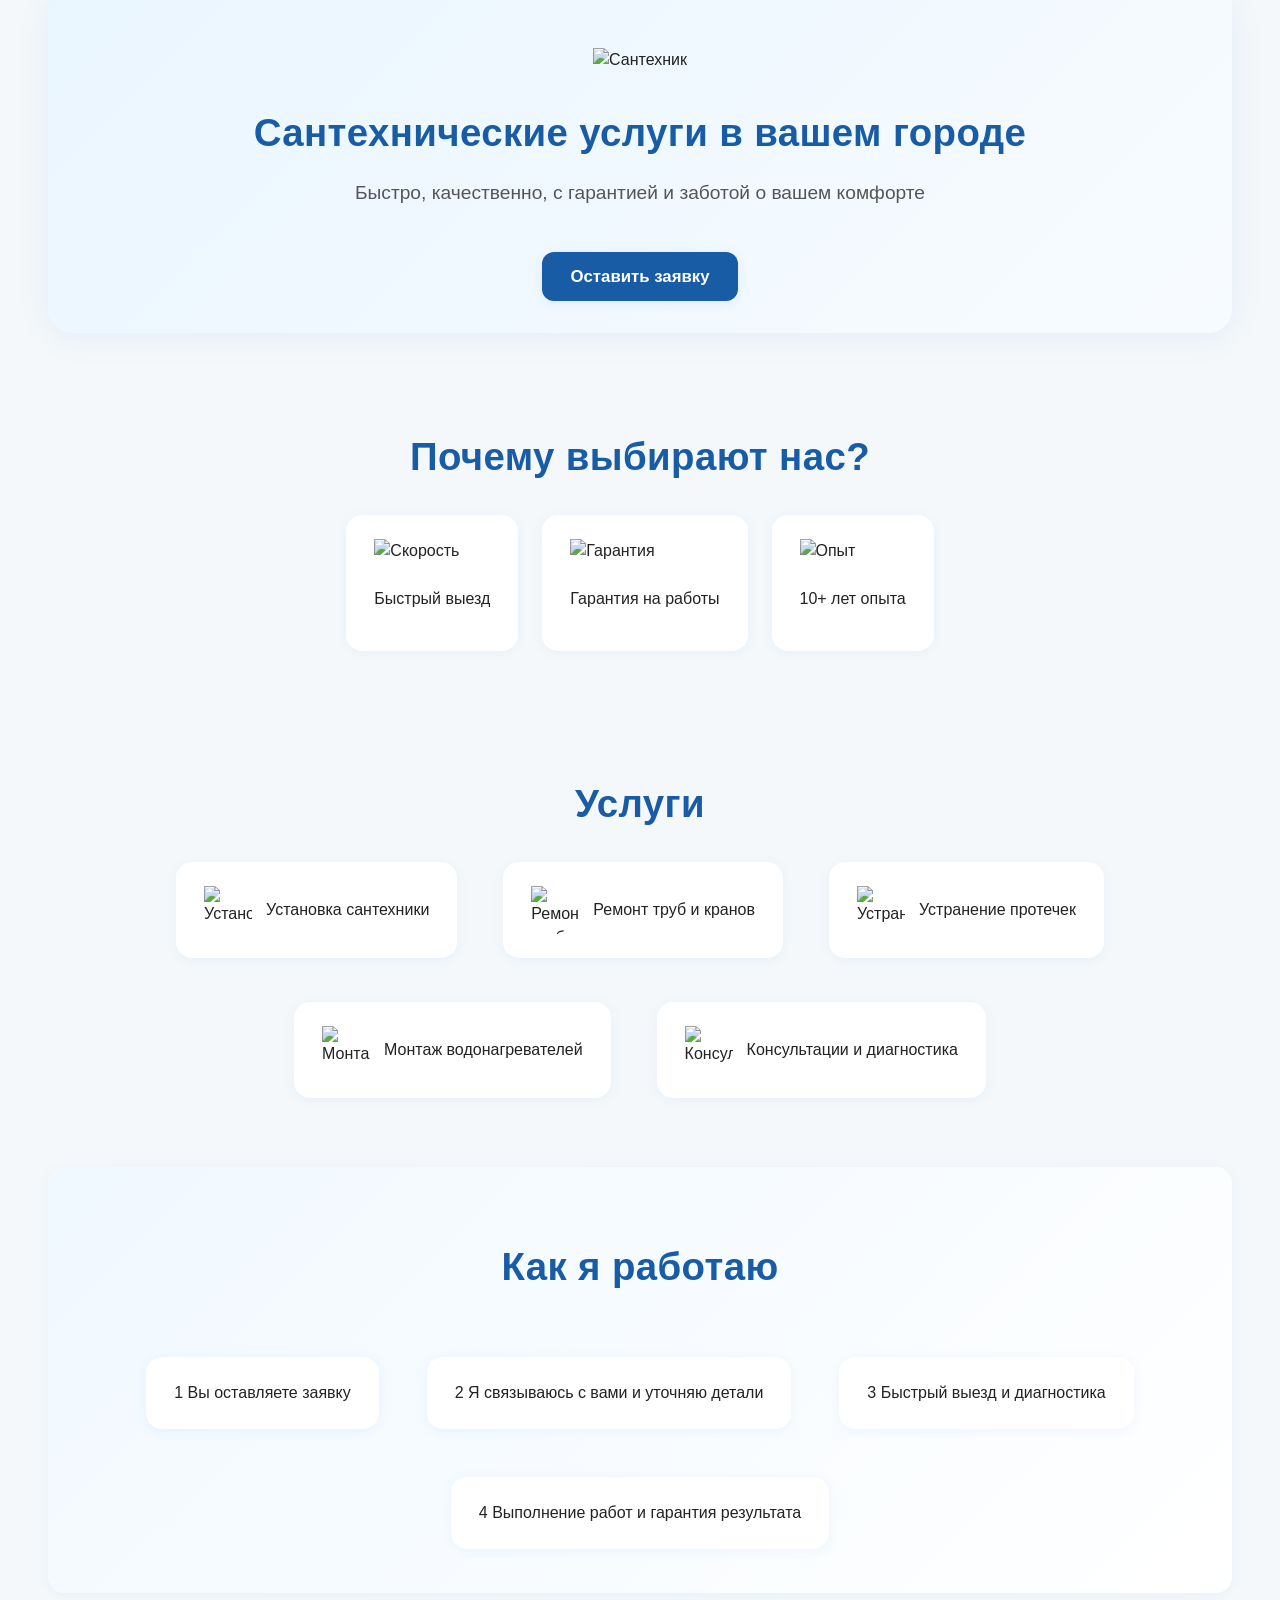
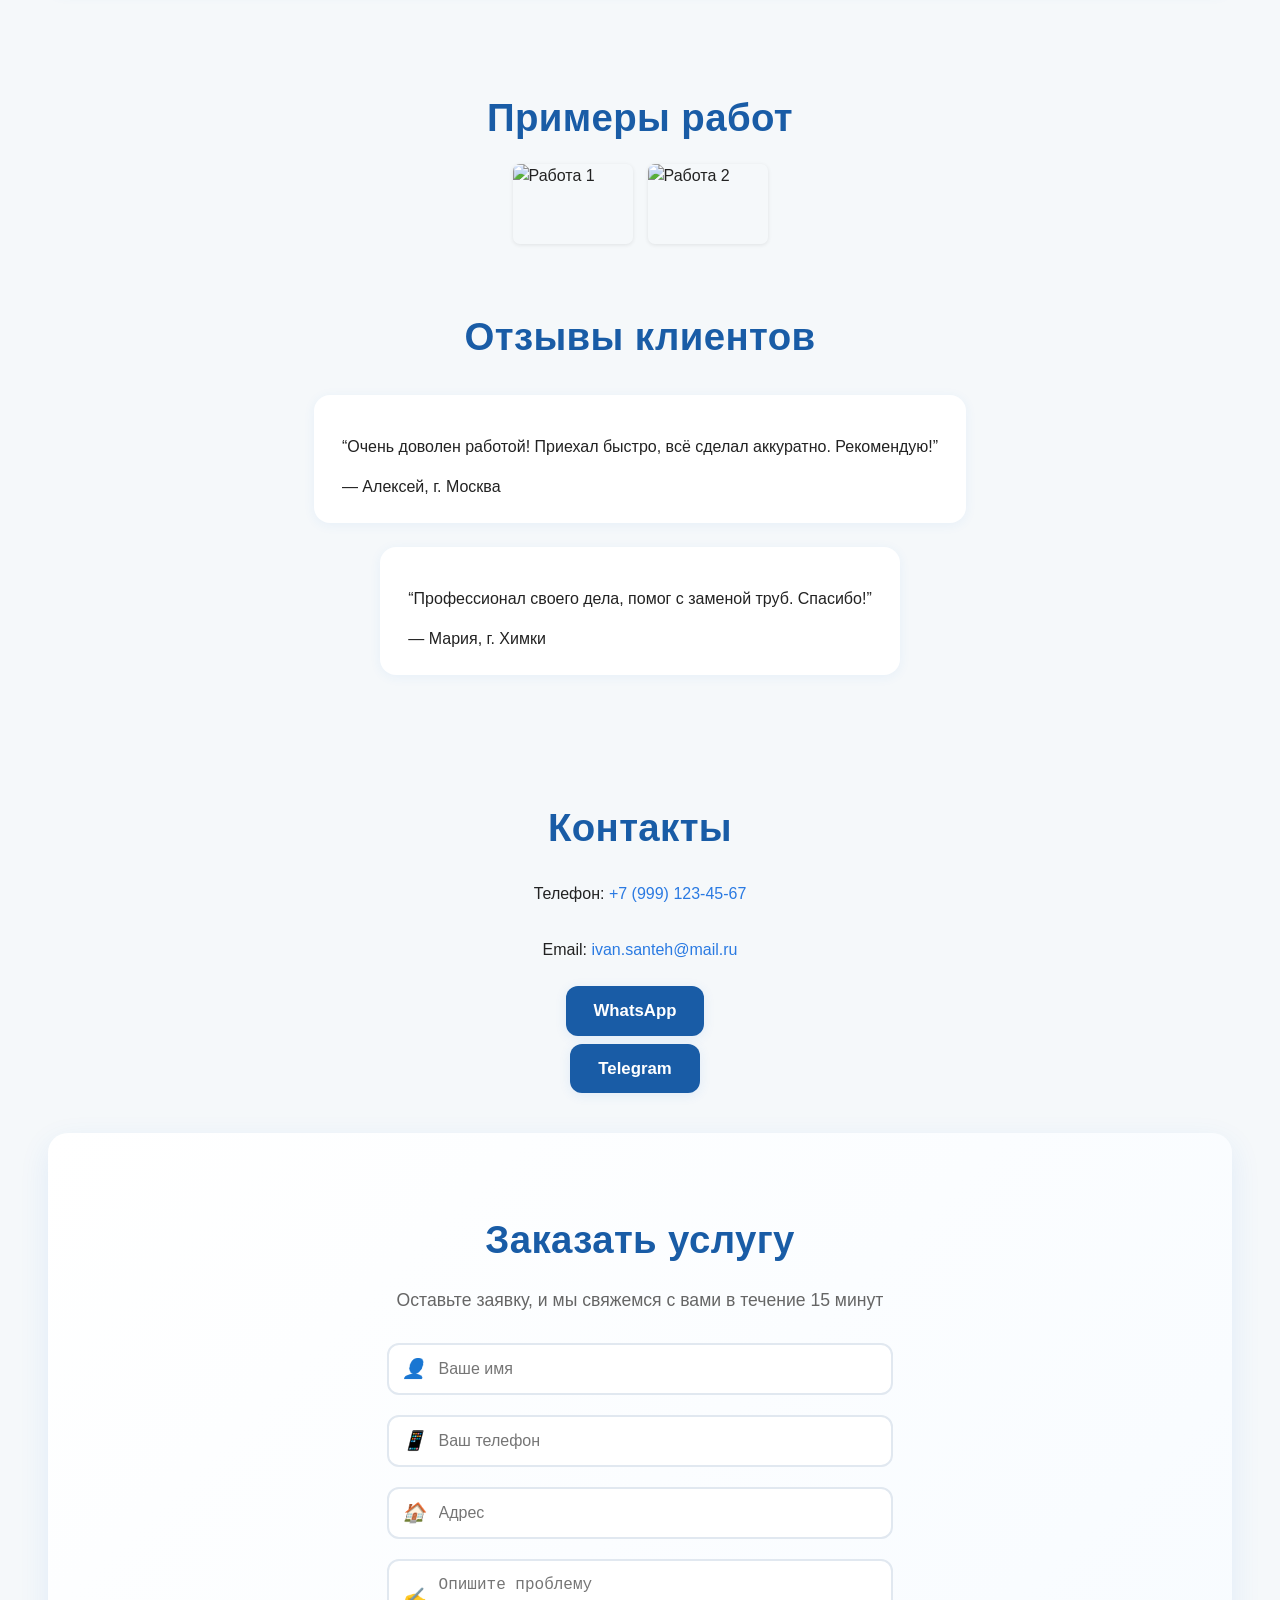
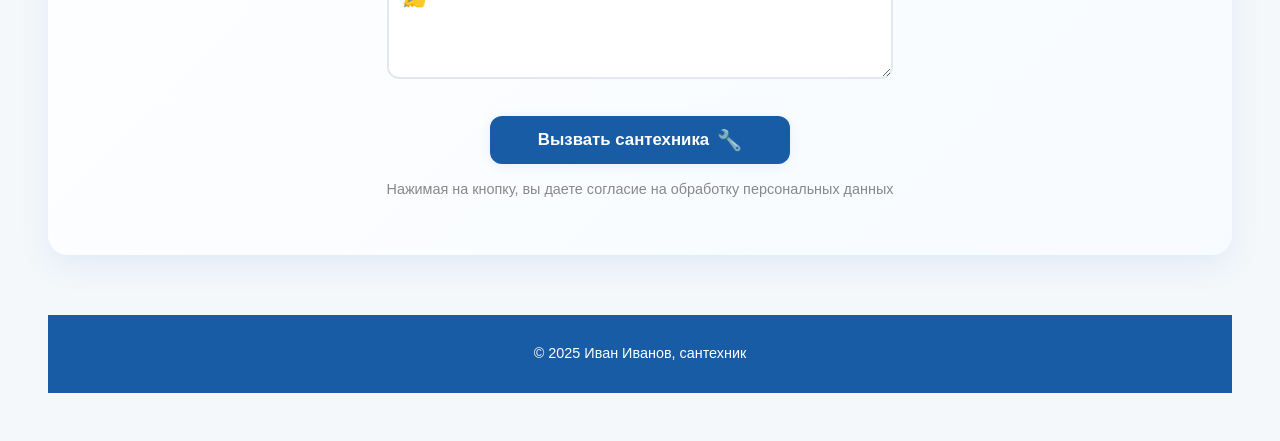
==== src/index.html @ 1ab92237 "Main" ====
<!DOCTYPE html>
<html lang="ru">
<head>
    <meta charset="UTF-8">
    <meta name="viewport" content="width=device-width, initial-scale=1.0">
    <title>Сантехник Иван Иванов</title>
    <link rel="stylesheet" href="style.css">
</head>
<body>
<div class="container">
    <section class="welcome accent-bg">
        <div class="welcome-content">
            <img src="https://cdn-icons-png.flaticon.com/512/2933/2933811.png" alt="Сантехник" class="welcome-img" width="80" height="80">
            <div>
                <h1>Сантехнические услуги в вашем городе</h1>
                <h2>Быстро, качественно, с гарантией и заботой о вашем комфорте</h2>
                <a class="accent-btn" href="#contact-form" role="button">Оставить заявку</a>
            </div>
        </div>
    </section>
    <section class="advantages section-bg">
        <h3>Почему выбирают нас?</h3>
        <div class="cards">
            <div class="card">
                <img src="https://cdn-icons-png.flaticon.com/512/190/190411.png" alt="Скорость" width="40">
                <p>Быстрый выезд</p>
            </div>
            <div class="card">
                <img src="https://cdn-icons-png.flaticon.com/512/190/190422.png" alt="Гарантия" width="40">
                <p>Гарантия на работы</p>
            </div>
            <div class="card">
                <img src="https://cdn-icons-png.flaticon.com/512/190/190406.png" alt="Опыт" width="40">
                <p>10+ лет опыта</p>
            </div>
        </div>
    </section>
    <section class="services light-bg">
        <h3>Услуги</h3>
        <div class="service-cards">
            <div class="service-card">
                <img src="https://cdn-icons-png.flaticon.com/512/2933/2933811.png" alt="Установка сантехники" width="32">
                <span>Установка сантехники</span>
            </div>
            <div class="service-card">
                <img src="https://cdn-icons-png.flaticon.com/512/190/190406.png" alt="Ремонт труб и кранов" width="32">
                <span>Ремонт труб и кранов</span>
            </div>
            <div class="service-card">
                <img src="https://cdn-icons-png.flaticon.com/512/190/190422.png" alt="Устранение протечек" width="32">
                <span>Устранение протечек</span>
            </div>
            <div class="service-card">
                <img src="https://cdn-icons-png.flaticon.com/512/190/190411.png" alt="Монтаж водонагревателей" width="32">
                <span>Монтаж водонагревателей</span>
            </div>
            <div class="service-card">
                <img src="https://cdn-icons-png.flaticon.com/512/190/190406.png" alt="Консультации и диагностика" width="32">
                <span>Консультации и диагностика</span>
            </div>
        </div>
    </section>
    <section class="steps section-bg">
        <h3>Как я работаю</h3>
        <div class="steps-cards">
            <div class="step-card">
                <span class="step-num">1</span>
                <span>Вы оставляете заявку</span>
            </div>
            <div class="step-card">
                <span class="step-num">2</span>
                <span>Я связываюсь с вами и уточняю детали</span>
            </div>
            <div class="step-card">
                <span class="step-num">3</span>
                <span>Быстрый выезд и диагностика</span>
            </div>
            <div class="step-card">
                <span class="step-num">4</span>
                <span>Выполнение работ и гарантия результата</span>
            </div>
        </div>
    </section>
    <section class="gallery">
        <h3>Примеры работ</h3>
        <div class="gallery-images">
            <img src="https://images.unsplash.com/photo-1519125323398-675f0ddb6308?auto=format&fit=crop&w=400&q=80" alt="Работа 1">
            <img src="https://images.unsplash.com/photo-1503389152951-9c3d8e1eaf1e?auto=format&fit=crop&w=400&q=80" alt="Работа 2">
        </div>
    </section>
    <section class="reviews light-bg">
        <h3>Отзывы клиентов</h3>
        <div class="review-cards">
            <div class="review-card">
                <p>“Очень доволен работой! Приехал быстро, всё сделал аккуратно. Рекомендую!”</p>
                <span class="review-author">— Алексей, г. Москва</span>
            </div>
            <div class="review-card">
                <p>“Профессионал своего дела, помог с заменой труб. Спасибо!”</p>
                <span class="review-author">— Мария, г. Химки</span>
            </div>
        </div>
    </section>
    <section class="contacts accent-bg">
        <h3>Контакты</h3>
        <p>Телефон: <a href="tel:+79991234567">+7 (999) 123-45-67</a></p>
        <p>Email: <a href="mailto:ivan.santeh@mail.ru">ivan.santeh@mail.ru</a></p>
        <a class="whatsapp accent-btn" href="https://wa.me/79991234567" target="_blank">WhatsApp</a>
        <a class="tg accent-btn" href="https://web.telegram.org/a/#6107224454" target="_blank">Telegram</a>
    </section>
    <section class="contact-form-section light-bg" id="contact-form">
        <div class="form-container">
            <div class="form-header">
                <h3>Заказать услугу</h3>
                <p class="form-subtitle">Оставьте заявку, и мы свяжемся с вами в течение 15 минут</p>
            </div>
            <form>
                <div class="input-group">
                    <div class="input-wrapper">
                        <label for="form-name" class="sr-only">Ваше имя</label>
                        <i class="input-icon">👤</i>
                        <input id="form-name" type="text" placeholder="Ваше имя" required aria-label="Ваше имя">
                    </div>
                    <div class="input-wrapper">
                        <label for="form-phone" class="sr-only">Ваш телефон</label>
                        <i class="input-icon">📱</i>
                        <input id="form-phone" type="tel" placeholder="Ваш телефон" required aria-label="Ваш телефон">
                    </div>
                    <div class="input-wrapper">
                        <label for="form-address" class="sr-only">Адрес</label>
                        <i class="input-icon">🏠</i>
                        <input id="form-address" type="text" placeholder="Адрес" required aria-label="Адрес">
                    </div>
                    <div class="input-wrapper textarea-wrapper">
                        <label for="form-desc" class="sr-only">Описание проблемы</label>
                        <i class="input-icon">✍️</i>
                        <textarea id="form-desc" placeholder="Опишите проблему" required aria-label="Опишите проблему"></textarea>
                    </div>
                </div>
                <div class="form-footer">
                    <button type="submit" class="accent-btn submit-btn" aria-label="Вызвать сантехника">
                        Вызвать сантехника
                        <span class="btn-icon">🔧</span>
                    </button>
                    <p class="privacy-notice">Нажимая на кнопку, вы даете согласие на обработку персональных данных</p>
                </div>
            </form>
        </div>
    </section>
    <footer class="footer-bg">
        <p>&copy; 2025 Иван Иванов, сантехник</p>
    </footer>
</div>
<script src="script.js"></script>
</body>
</html>
---- src/style.css ----
:root{
    --bg: #f5f8fa;
    --surface: #ffffff;
    --accent: #195ca6;
    --accent-2: #2a7ae2;
    --muted: #666;
    --success: #25d366;
    --card-shadow: 0 8px 24px rgba(42,122,226,0.08);
}

html { box-sizing: border-box; }
*, *:before, *:after { box-sizing: inherit; }

body{
    background: var(--bg);
    color: #222;
    font-size: 16px;
    line-height: 1.5;
    -webkit-font-smoothing: antialiased;
}

/* Section spacing */
.main-header, .welcome, .advantages, .services, .steps, .gallery, .reviews, .contacts, .contact-form-section, footer{
    padding-left: 0;
    padding-right: 0;
}

/* Services: use grid so cards align nicely */
.service-cards{
    display: grid;
    grid-template-columns: repeat(auto-fit, minmax(220px, 1fr));
    gap: 20px 22px;
    align-items: stretch;
    width: 100%;
}

.service-card{
    display: flex;
    flex-direction: row;
    gap: 14px;
    align-items: center;
    padding: 20px 18px;
    min-height: 76px;
}

.service-card img{ width:48px; height:48px; }

/* Cards: remove fixed width and rely on padding + shadow */
.card, .service-card, .step-card, .review-card{
    width: auto;
    max-width: none;
}

/* Buttons: pointer and subtle micro-interactions */
.accent-btn, a.accent-btn{
    cursor: pointer;
}

.accent-btn:active, a.accent-btn:active{ transform: translateY(-1px) scale(0.995); }

/* Footer: clearer layout */
.footer-bg{
    background: var(--accent);
    color: #fff;
    padding: 28px 16px;
}
.footer-bg p{ margin: 0; }
.footer-inner{
    max-width: 1200px;
    margin: 0 auto;
    display: flex;
    align-items: center;
    justify-content: space-between;
    gap: 18px;
}
.footer-inner .contact-list a{ color: #fff; text-decoration: none; }

@media (max-width: 700px){
    .service-cards{ grid-template-columns: 1fr; }
    .footer-inner{ flex-direction: column; align-items: flex-start; }
}

/* Slightly larger headings and spacing for hero */
.welcome h1{ font-size: 2.4rem; margin-bottom: 8px; }
.welcome h2{ font-size: 1.05rem; color: var(--muted); }

/* Smooth transitions for interactive items */
.card, .service-card, .step-card, .review-card, .accent-btn{ transition: transform 0.18s ease, box-shadow 0.18s ease, background 0.18s ease; }
body {
    font-family: 'Inter', Arial, sans-serif;
    background: #f5f8fa;
    margin: 0;
    padding: 0;
    min-height: 100vh;
    color: #222;
}
.container {
    max-width: 1400px;
    margin: 0 auto;
    padding: 0 48px;
    box-sizing: border-box;
    display: flex;
    flex-direction: column;
    align-items: center;
}
.main-header, .welcome, .advantages, .services, .steps, .gallery, .reviews, .contacts, .contact-form-section, footer {
    width: 100%;
    margin-bottom: 48px;
    padding: 0;
    background: none;
    border-radius: 0;
    box-shadow: none;
    display: flex;
    flex-direction: column;
    align-items: center;
}
header h1, .welcome h1, h3 {
    font-size: 2.4em;
    font-weight: 700;
    color: #195ca6;
    margin-bottom: 18px;
    letter-spacing: 0.01em;
}
header h2, .welcome h2 {
    font-size: 1.2em;
    color: #555;
    margin-bottom: 24px;
    font-weight: 400;
}
.about {
    margin: 25px 0;
    font-size: 1.1em;
}
.contacts h3 {
    margin-bottom: 10px;
}
.contacts a {
    color: #2a7ae2;
    text-decoration: none;
}
.whatsapp {
    display: inline-block;
    margin-top: 10px;
    padding: 8px 16px;
    background: #25d366;
    color: #fff;
    border-radius: 5px;
    font-weight: bold;
    transition: background 0.2s;
}
.whatsapp:hover {
    background: #128c7e;
}
footer {
    margin-top: 30px;
    text-align: center;
    color: #aaa;
    font-size: 0.9em;
}
.cards, .service-cards, .steps-cards, .gallery-images, .review-cards {
    display: flex;
    justify-content: center;
    align-items: center;
    flex-wrap: wrap;
    width: 100%;
}
.card, .service-card, .step-card, .review-card {
    padding: 24px 28px;
    border-radius: 16px;
    box-shadow: 0 2px 12px rgba(42,122,226,0.07);
    background: #fff;
    transition: box-shadow 0.3s, transform 0.3s;
    margin: 12px;
}
.card:hover, .service-card:hover, .step-card:hover, .review-card:hover {
    box-shadow: 0 8px 32px rgba(42,122,226,0.16);
    transform: translateY(-4px) scale(1.03);
}
.card img {
    margin-bottom: 8px;
}
.services {
    margin: 25px 0;
}
.services ul {
    list-style: none;
    padding: 0;
}
.services li {
    background: #eaf6ff;
    margin-bottom: 8px;
    padding: 8px 12px;
    border-radius: 5px;
}
.gallery {
    margin: 25px 0;
}
.gallery-images {
    display: flex;
    gap: 15px;
    justify-content: center;
}
.gallery-images img {
    width: 120px;
    height: 80px;
    object-fit: cover;
    border-radius: 7px;
    box-shadow: 0 1px 4px rgba(0,0,0,0.09);
}
.contacts {
    margin: 25px 0 10px 0;
}
.whatsapp, .tg {
    display: inline-block;
    margin-right: 10px;
    margin-top: 8px;
    padding: 8px 16px;
    background: #25d366;
    color: #fff;
    border-radius: 5px;
    font-weight: bold;
    text-decoration: none;
    transition: background 0.2s;
}
.tg {
    background: #0088cc;
}
.whatsapp:hover {
    background: #128c7e;
}
.tg:hover {
    background: #005e8c;
}
.contact-form-section {
    margin: 30px 0;
    background: linear-gradient(135deg, #fff 0%, #f7fbff 100%);
    border-radius: 20px;
    padding: 40px;
    box-shadow: 0 10px 30px rgba(42,122,226,0.1);
}
.form-container {
    max-width: 600px;
    margin: 0 auto;
}
.form-header {
    text-align: center;
    margin-bottom: 30px;
}
.form-subtitle {
    color: #666;
    font-size: 1.1em;
    margin-top: 10px;
}
.input-group {
    display: flex;
    flex-direction: column;
    gap: 20px;
}
.input-wrapper {
    position: relative;
    width: 100%;
}
.input-icon {
    position: absolute;
    left: 15px;
    top: 50%;
    transform: translateY(-50%);
    font-size: 1.2em;
    color: #2a7ae2;
    pointer-events: none;
}
.textarea-wrapper .input-icon {
    top: 25px;
    transform: none;
}
.input-wrapper input,
.input-wrapper textarea {
    width: 100%;
    padding: 15px 15px 15px 50px;
    border: 2px solid #e1e8f0;
    border-radius: 12px;
    font-size: 1em;
    transition: all 0.3s ease;
    background: #fff;
    box-sizing: border-box;
}
.input-wrapper textarea {
    min-height: 120px;
    resize: vertical;
}
.input-wrapper input:focus,
.input-wrapper textarea:focus {
    border-color: #2a7ae2;
    outline: none;
    box-shadow: 0 0 0 4px rgba(42,122,226,0.1);
}
.form-footer {
    margin-top: 30px;
    text-align: center;
}
.submit-btn {
    width: 100%;
    max-width: 300px;
    padding: 16px 32px;
    font-size: 1.2em;
    display: flex;
    align-items: center;
    justify-content: center;
    gap: 10px;
    margin: 0 auto;
}
.btn-icon {
    font-size: 1.2em;
}
.privacy-notice {
    margin-top: 15px;
    font-size: 0.9em;
    color: #888;
}
.welcome {
    padding: 48px 0 32px 0;
    text-align: center;
    border-radius: 0 0 24px 24px;
    box-shadow: 0 4px 32px rgba(42,122,226,0.09);
    margin-bottom: 56px;
    margin-top: 0;
    background: linear-gradient(135deg, #eaf6ff 0%, #f7fbff 100%);
}
.welcome .accent-btn {
    margin-top: 20px;
}
.steps {
    margin: 32px 0;
    padding: 32px;
    border-radius: 16px;
    background: linear-gradient(135deg, #f0f8ff 0%, #ffffff 100%);
    box-shadow: 0 2px 12px rgba(42,122,226,0.07);
}
.steps h3 {
    text-align: center;
    margin-bottom: 32px;
}
.steps-cards {
    display: flex;
    gap: 24px;
    justify-content: center;
    flex-wrap: wrap;
    margin-top: 18px;
}
.main-header {
    display: flex;
    align-items: center;
    justify-content: space-between;
    gap: 32px;
    margin-bottom: 48px;
    background: #fff;
    padding: 20px 0;
    box-shadow: 0 2px 12px rgba(42,122,226,0.07);
}
.header-logo {
    display: flex;
    align-items: center;
    gap: 15px;
}
.header-title {
    font-size: 2.8em;
    font-weight: 700;
    color: #195ca6;
    margin: 0;
    letter-spacing: 0.01em;
}
.header-sub {
    font-size: 1.2em;
    color: #555;
    margin-top: 8px;
    margin-bottom: 0;
    font-weight: 400;
}
.header-btn {
    display: flex;
    align-items: center;
}
.accent-btn, a.accent-btn {
    display: inline-flex;
    align-items: center;
    justify-content: center;
    gap: 8px;
    text-decoration: none;
    background: #195ca6;
    color: #fff;
    border-radius: 12px;
    font-weight: 600;
    padding: 12px 28px;
    font-size: 1.05em;
    border: none;
    transition: background 0.18s ease, transform 0.12s ease, box-shadow 0.18s ease;
    box-shadow: 0 2px 12px rgba(42,122,226,0.10);
}
.accent-btn:hover, a.accent-btn:hover {
    background: #2a7ae2;
    transform: translateY(-2px);
}
a.accent-btn:focus, .accent-btn:focus,
button.accent-btn:focus {
    outline: 3px solid rgba(42,122,226,0.18);
    outline-offset: 3px;
}
/* Utility: visually hidden (для меток) */
.sr-only {
    position: absolute !important;
    width: 1px;
    height: 1px;
    padding: 0;
    margin: -1px;
    overflow: hidden;
    clip: rect(0, 0, 0, 0);
    white-space: nowrap;
    border: 0;
}
/* Анимация появления секций: начальное состояние и видимое */
.welcome, .advantages, .services, .steps, .gallery, .reviews, .contacts, .contact-form-section {
    opacity: 0;
    transform: translateY(40px);
    transition: opacity 0.7s ease, transform 0.7s ease;
}

.welcome.visible, .advantages.visible, .services.visible, .steps.visible, .gallery.visible, .reviews.visible, .contacts.visible, .contact-form-section.visible {
    opacity: 1;
    transform: translateY(0);
}
@media (max-width: 1100px) {
    .main-header, .welcome, .advantages, .services, .steps, .gallery, .reviews, .contacts, .contact-form-section, footer {
        max-width: 98vw;
        padding: 32px 12px;
        margin-bottom: 36px;
        border-radius: 18px;
    }
    .card, .service-card, .step-card, .review-card {
        padding: 18px 10px;
        border-radius: 14px;
    }
    .accent-btn {
        padding: 12px 18px;
        font-size: 1em;
        border-radius: 10px;
    }
    header h1, .welcome h1, h3 {
        font-size: 2em;
    }
}
@media (max-width: 900px) {
    .container {
        padding: 0 16px;
    }
    header h1, .welcome h1, h3 {
        font-size: 2em;
    }
    .card, .service-card, .step-card, .review-card {
        padding: 14px 10px;
        border-radius: 10px;
    }
    .accent-btn {
        padding: 12px 18px;
        font-size: 1em;
        border-radius: 8px;
    }
    .main-header > div {
        padding: 0 16px;
        flex-direction: column;
        gap: 12px;
        align-items: center;
        justify-content: center;
    }
    .header-logo, .header-btn {
        justify-content: center;
        width: 100%;
    }
    .header-center {
        width: 100%;
    }
    .header-title {
        font-size: 2em;
    }
}
@media (max-width: 700px) {
    .container {
        padding: 0 6px;
    }
    header h1, .welcome h1, h3 {
        font-size: 1.2em;
    }
    .card, .service-card, .step-card, .review-card {
        padding: 8px 4px;
        border-radius: 6px;
    }
    .accent-btn {
        padding: 10px 8px;
        font-size: 0.95em;
        border-radius: 6px;
    }
    .main-header > div {
        padding: 0 6px;
    }
}
@media (max-width: 400px) {
    header h1 {
        font-size: 1.3em;
    }
    header h2 {
        font-size: 1em;
    }
    .main-header, .advantages, .services, .gallery, .contacts, .contact-form-section, footer {
        padding: 8px 2px;
    }
    .gallery-images img {
        max-width: 98vw;
    }
}
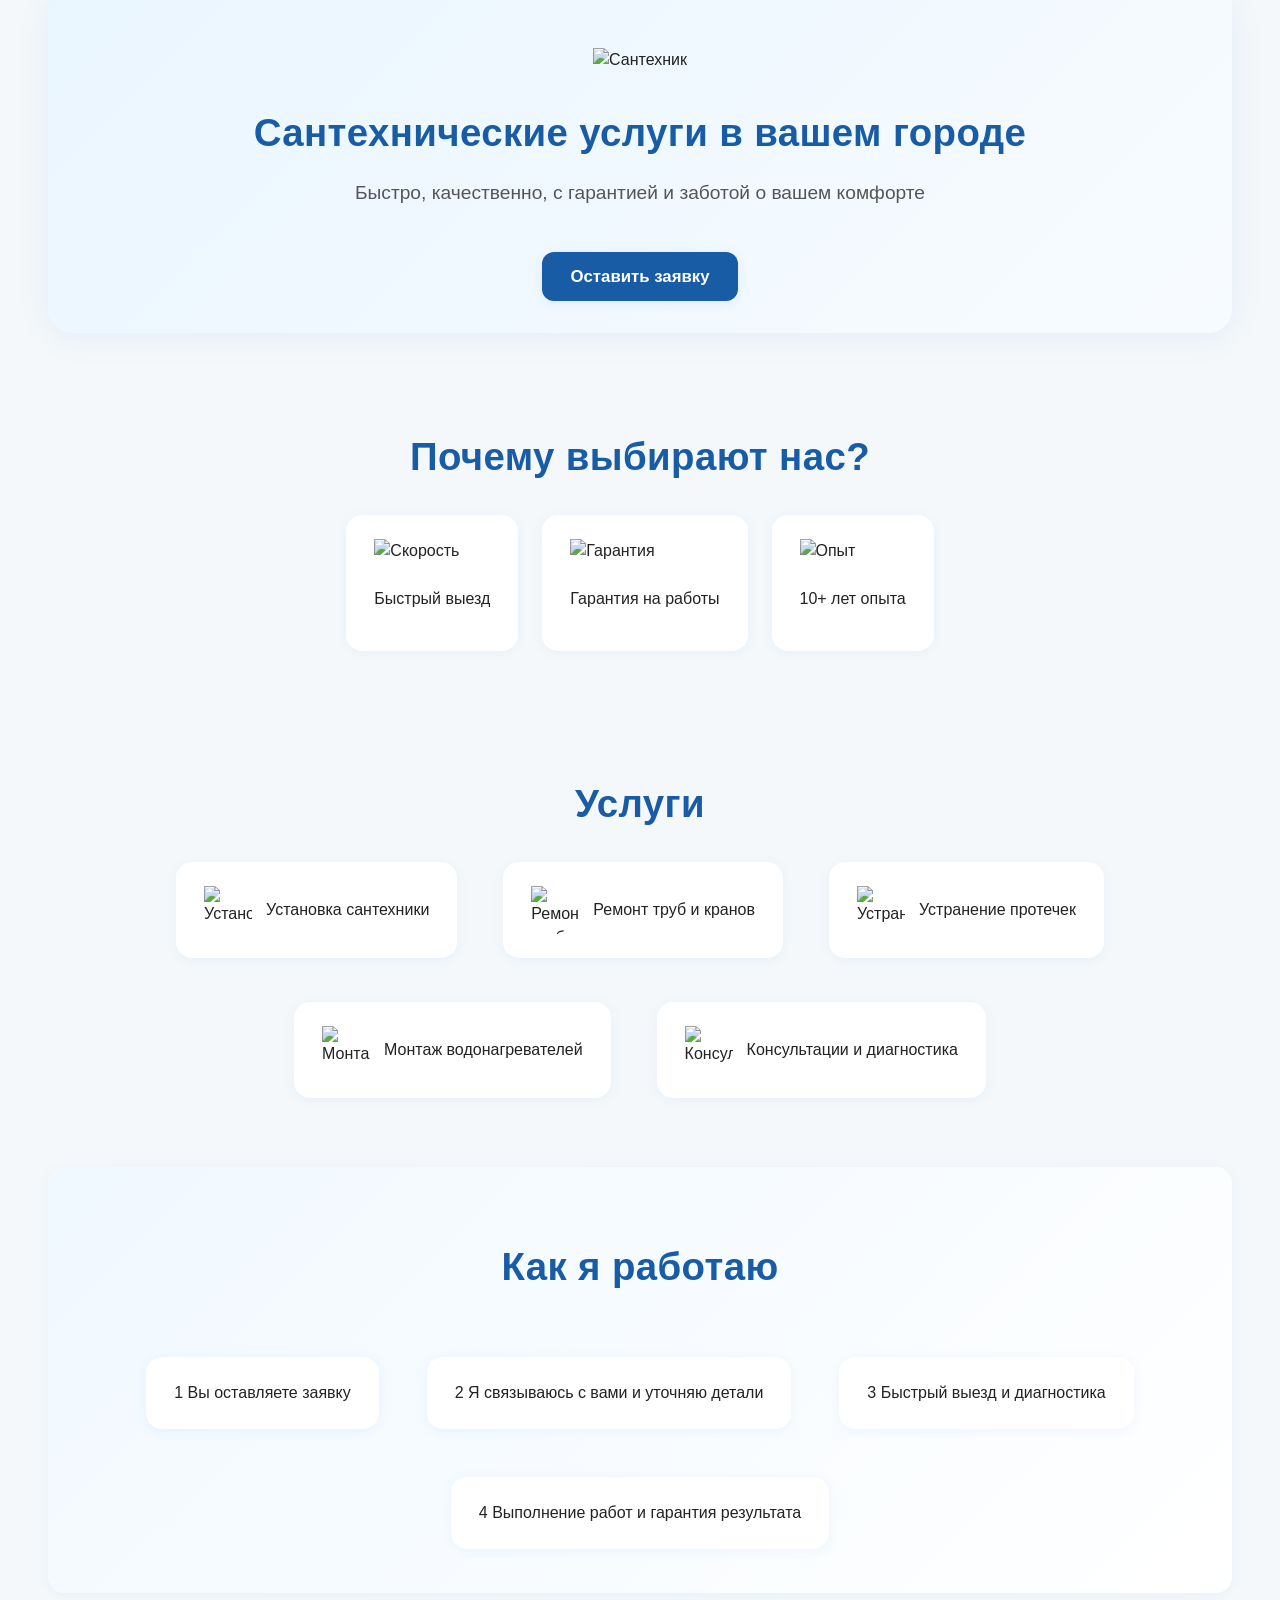
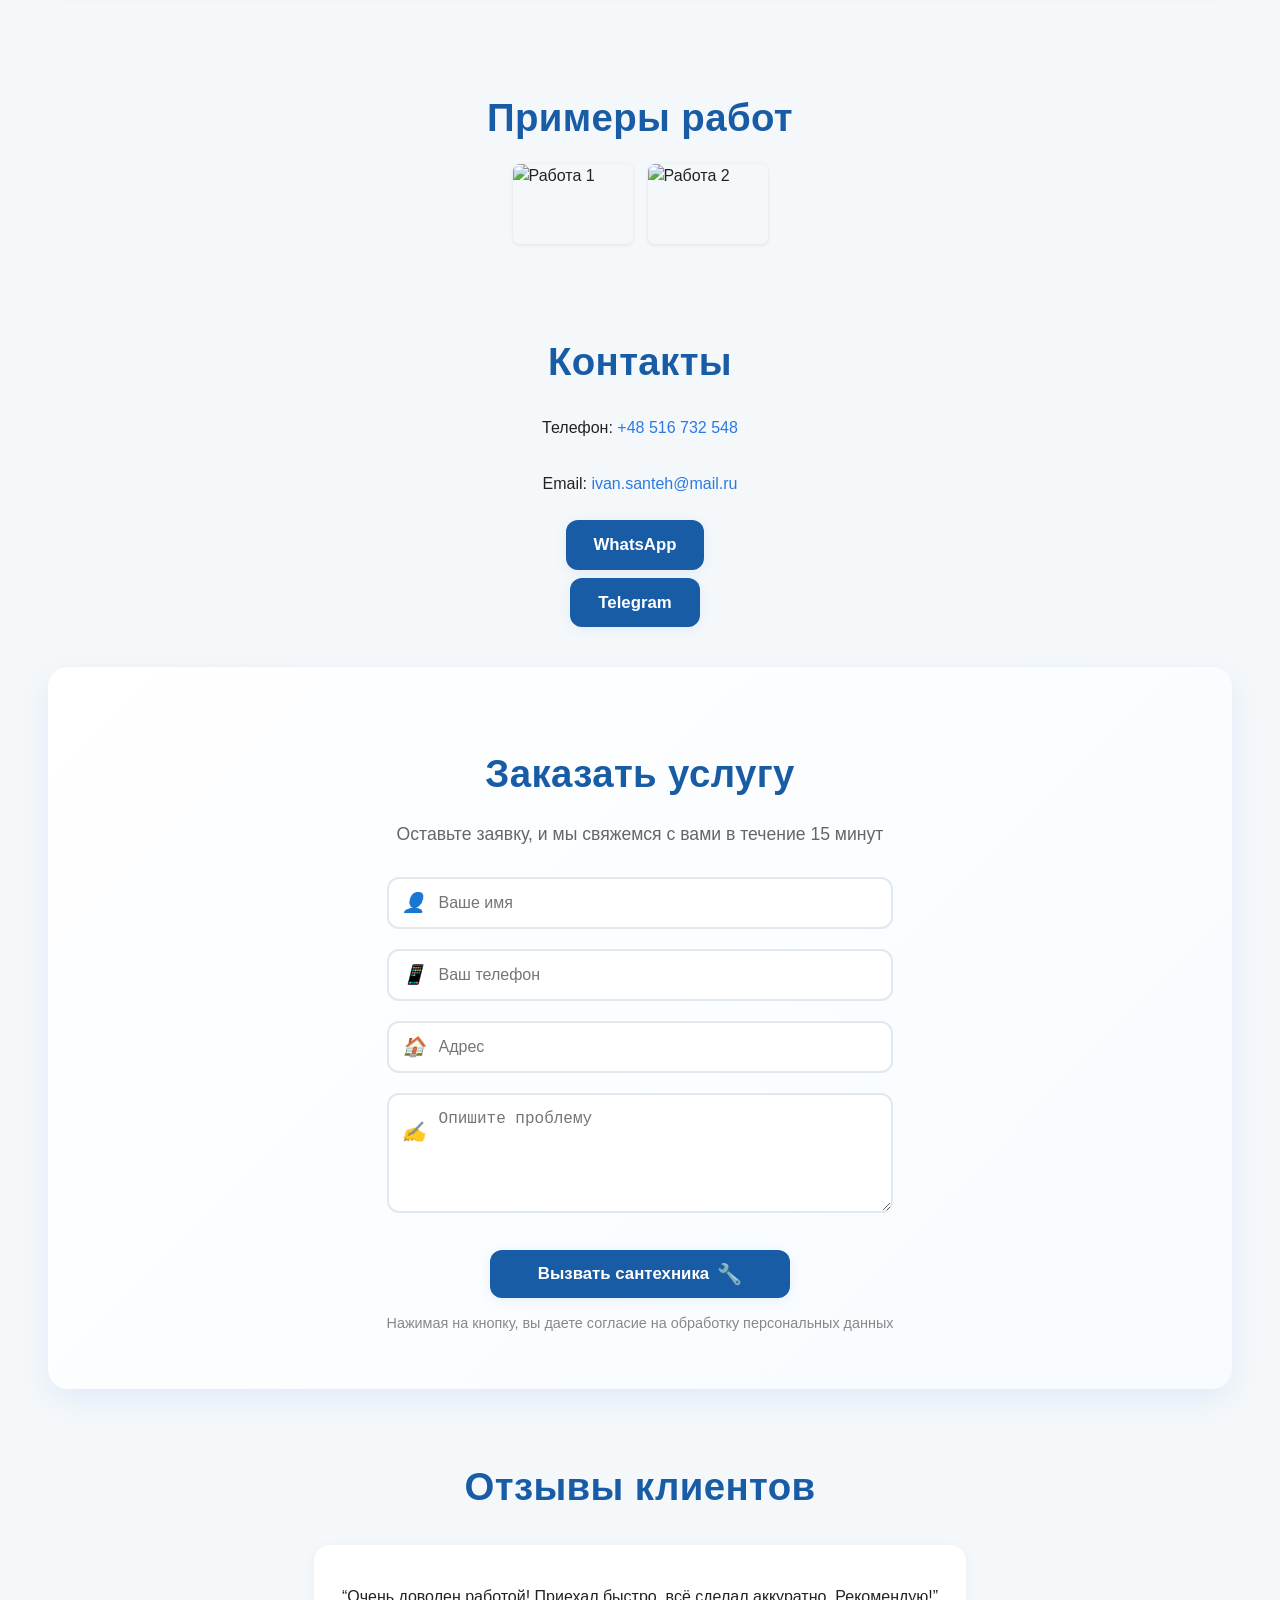
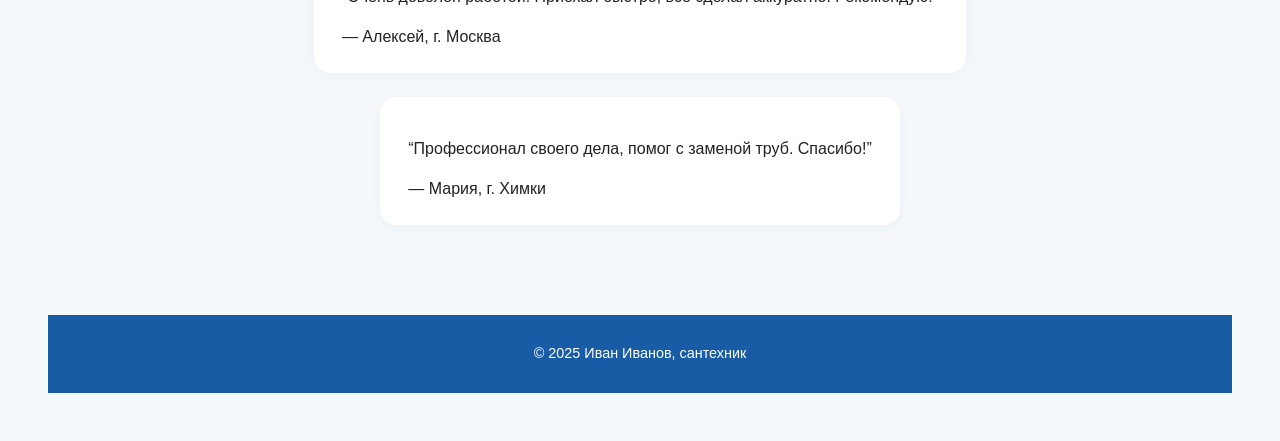
==== commit 70c64d4a: "Update index.html" ====
--- a/src/index.html
+++ b/src/index.html
@@ -88,22 +88,10 @@
             <img src="https://images.unsplash.com/photo-1503389152951-9c3d8e1eaf1e?auto=format&fit=crop&w=400&q=80" alt="Работа 2">
         </div>
     </section>
-    <section class="reviews light-bg">
-        <h3>Отзывы клиентов</h3>
-        <div class="review-cards">
-            <div class="review-card">
-                <p>“Очень доволен работой! Приехал быстро, всё сделал аккуратно. Рекомендую!”</p>
-                <span class="review-author">— Алексей, г. Москва</span>
-            </div>
-            <div class="review-card">
-                <p>“Профессионал своего дела, помог с заменой труб. Спасибо!”</p>
-                <span class="review-author">— Мария, г. Химки</span>
-            </div>
-        </div>
-    </section>
+
     <section class="contacts accent-bg">
         <h3>Контакты</h3>
-        <p>Телефон: <a href="tel:+79991234567">+7 (999) 123-45-67</a></p>
+        <p>Телефон: <a href="tel:+79991234567">+48 516 732 548</a></p>
         <p>Email: <a href="mailto:ivan.santeh@mail.ru">ivan.santeh@mail.ru</a></p>
         <a class="whatsapp accent-btn" href="https://wa.me/79991234567" target="_blank">WhatsApp</a>
         <a class="tg accent-btn" href="https://web.telegram.org/a/#6107224454" target="_blank">Telegram</a>
@@ -147,6 +135,20 @@
             </form>
         </div>
     </section>
+    <section class="reviews light-bg">
+        <h3>Отзывы клиентов</h3>
+        <div class="review-cards">
+            <div class="review-card">
+                <p>“Очень доволен работой! Приехал быстро, всё сделал аккуратно. Рекомендую!”</p>
+                <span class="review-author">— Алексей, г. Москва</span>
+            </div>
+            <div class="review-card">
+                <p>“Профессионал своего дела, помог с заменой труб. Спасибо!”</p>
+                <span class="review-author">— Мария, г. Химки</span>
+            </div>
+        </div>
+    </section>
+
     <footer class="footer-bg">
         <p>&copy; 2025 Иван Иванов, сантехник</p>
     </footer>
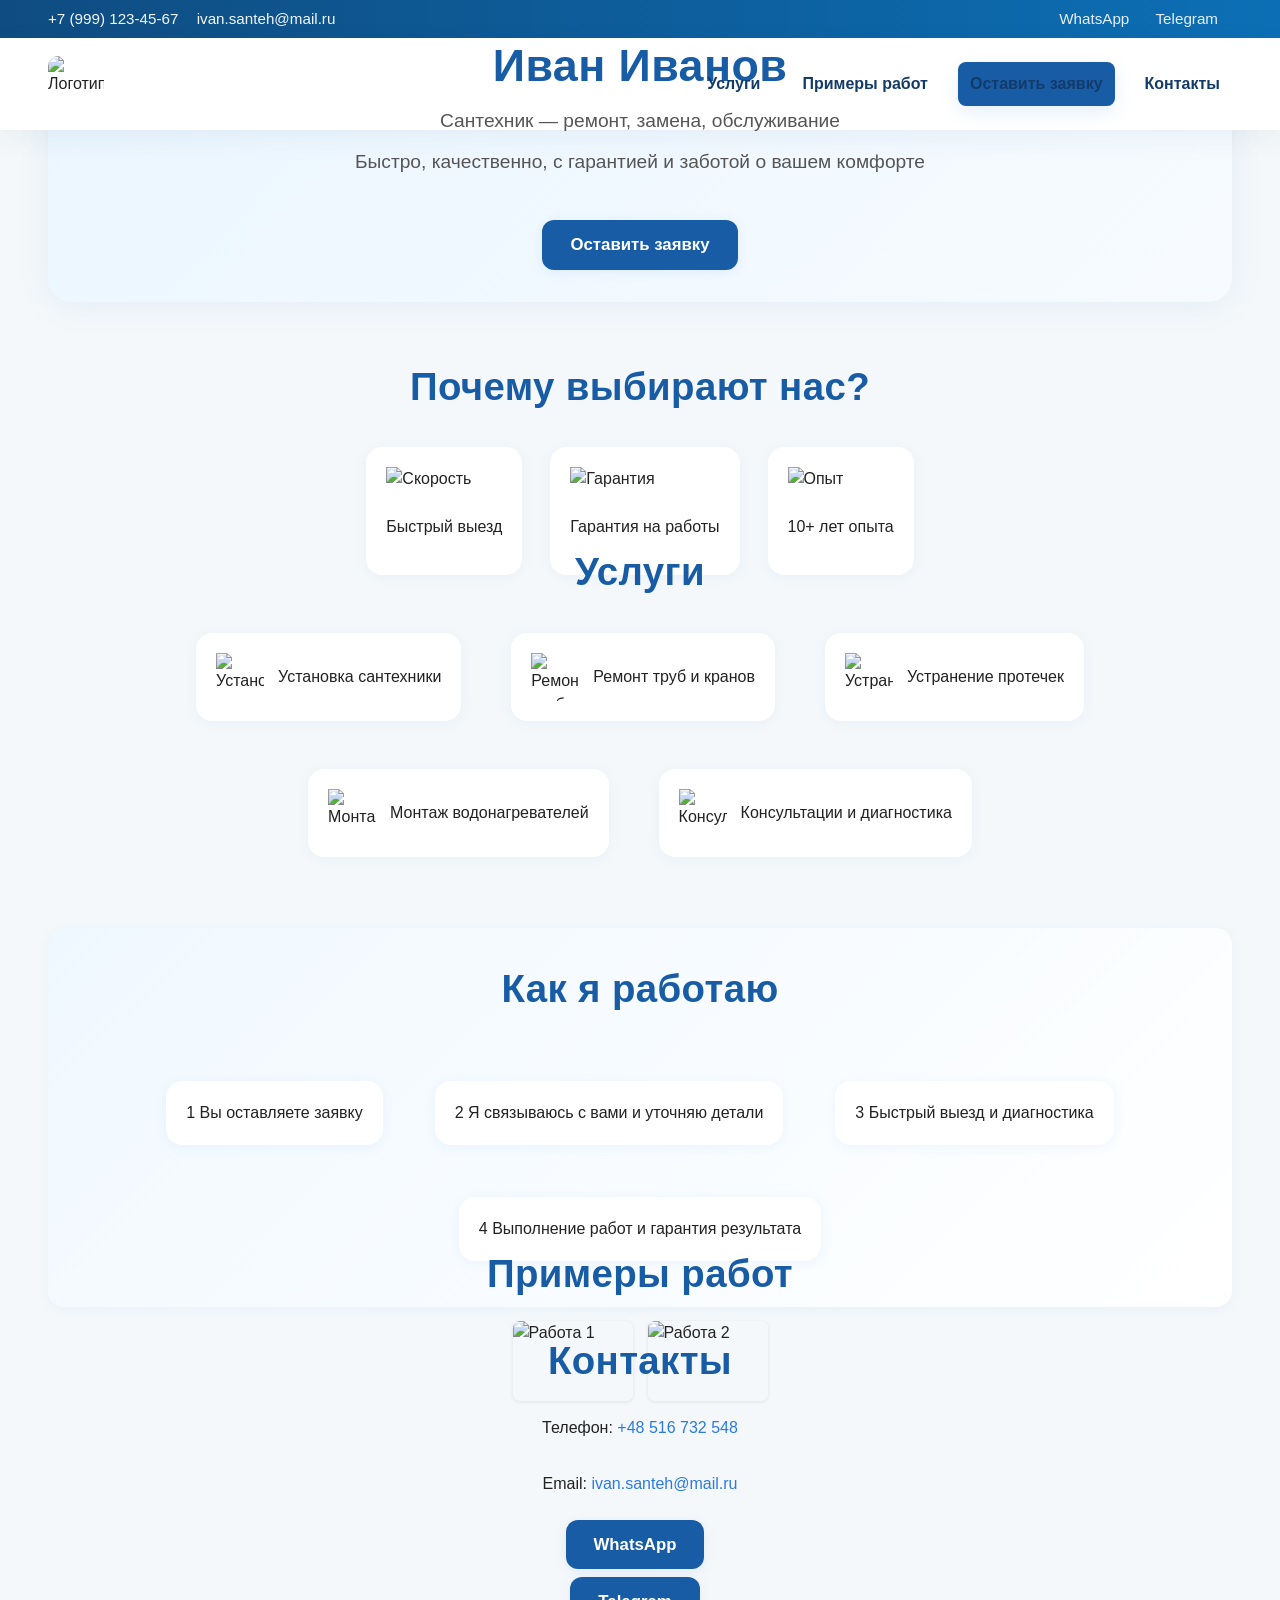
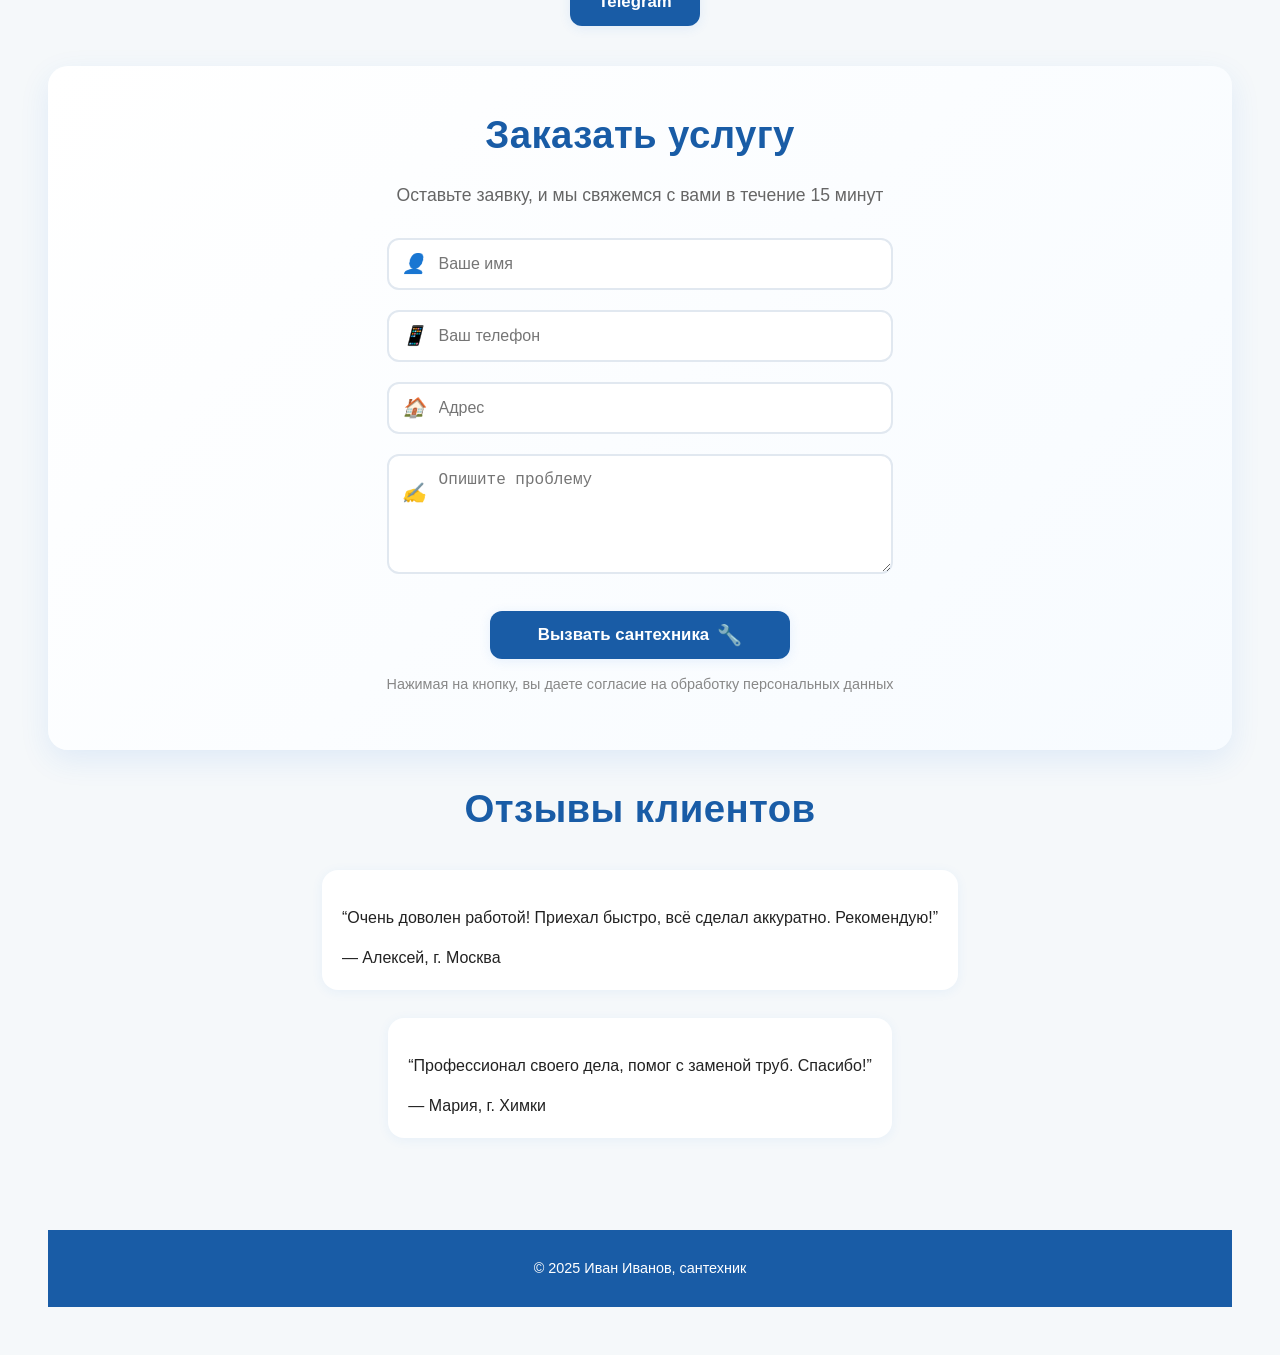
==== commit e8c34a20: "1" ====
--- a/src/index.html
+++ b/src/index.html
@@ -7,6 +7,43 @@
     <link rel="stylesheet" href="style.css">
 </head>
 <body>
+<!-- New full-width header like the reference (top bar + main header) -->
+<header class="site-top">
+  <div class="top-bar">
+    <div class="top-inner container-inner">
+      <div class="top-left">
+        <a href="tel:+79991234567" class="top-phone">+7 (999) 123-45-67</a>
+        <a href="mailto:ivan.santeh@mail.ru" class="top-email">ivan.santeh@mail.ru</a>
+      </div>
+      <div class="top-right">
+        <a href="https://wa.me/79991234567" aria-label="WhatsApp" class="icon-link">WhatsApp</a>
+        <a href="#" aria-label="Telegram" class="icon-link">Telegram</a>
+      </div>
+    </div>
+  </div>
+
+  <div class="site-header">
+    <div class="header-inner container-inner">
+      <div class="header-left">
+        <img src="https://cdn-icons-png.flaticon.com/512/2933/2933811.png" alt="Логотип" class="header-logo" width="56" height="56">
+        <div class="header-name">
+          <h1 class="header-title">Иван Иванов</h1>
+          <p class="header-sub">Сантехник — ремонт, замена, обслуживание</p>
+        </div>
+      </div>
+
+      <nav class="header-nav" aria-label="Основная навигация">
+        <a href="#services">Услуги</a>
+        <a href="#gallery">Примеры работ</a>
+        <a href="#contact-form" class="cta-link">Оставить заявку</a>
+        <a href="#contacts">Контакты</a>
+      </nav>
+
+      <button class="mobile-menu-btn" aria-label="Открыть меню">☰</button>
+    </div>
+  </div>
+</header>
+
 <div class="container">
     <section class="welcome accent-bg">
         <div class="welcome-content">
@@ -35,7 +72,9 @@
             </div>
         </div>
     </section>
-    <section class="services light-bg">
+    <!-- explicit anchors to help static link resolution -->
+    <a id="services" name="services" class="page-anchor"></a>
+    <section class="services light-bg" id="services">
         <h3>Услуги</h3>
         <div class="service-cards">
             <div class="service-card">
@@ -81,7 +120,8 @@
             </div>
         </div>
     </section>
-    <section class="gallery">
+    <a id="gallery" name="gallery" class="page-anchor"></a>
+    <section class="gallery" id="gallery">
         <h3>Примеры работ</h3>
         <div class="gallery-images">
             <img src="https://images.unsplash.com/photo-1519125323398-675f0ddb6308?auto=format&fit=crop&w=400&q=80" alt="Работа 1">
@@ -89,7 +129,8 @@
         </div>
     </section>
 
-    <section class="contacts accent-bg">
+    <a id="contacts" name="contacts" class="page-anchor"></a>
+    <section class="contacts accent-bg" id="contacts">
         <h3>Контакты</h3>
         <p>Телефон: <a href="tel:+79991234567">+48 516 732 548</a></p>
         <p>Email: <a href="mailto:ivan.santeh@mail.ru">ivan.santeh@mail.ru</a></p>
--- a/src/style.css
+++ b/src/style.css
@@ -6,6 +6,7 @@
     --muted: #666;
     --success: #25d366;
     --card-shadow: 0 8px 24px rgba(42,122,226,0.08);
+    --site-top-height: 0px; /* JS will set this to keep page content visible under fixed header */
 }
 
 html { box-sizing: border-box; }
@@ -17,12 +18,120 @@
     font-size: 16px;
     line-height: 1.5;
     -webkit-font-smoothing: antialiased;
+    padding-top: var(--site-top-height);
 }
 
 /* Section spacing */
 .main-header, .welcome, .advantages, .services, .steps, .gallery, .reviews, .contacts, .contact-form-section, footer{
     padding-left: 0;
     padding-right: 0;
+}
+
+/* New helper: inner container for full-width elements (header) */
+.container-inner{
+    max-width: 1400px;
+    margin: 0 auto;
+    padding: 0 48px;
+    box-sizing: border-box;
+    display: flex;
+    align-items: center;
+    justify-content: space-between;
+}
+
+/* Top bar (small strip at the very top) */
+.top-bar{
+    width: 100%;
+    background: linear-gradient(90deg, #0f4c81, #0c6fb5);
+    color: #fff;
+    font-size: 0.95rem;
+}
+.top-bar .top-inner{
+    height: 38px;
+    display: flex;
+    align-items: center;
+    justify-content: space-between;
+}
+.top-left a, .top-right a{ color: rgba(255,255,255,0.95); text-decoration: none; margin-right: 14px; }
+.top-right a{ margin-left: 8px; }
+.icon-link{ opacity: 0.95; }
+
+/* Main site header under the top-bar */
+.site-header{
+    width: 100%;
+    background: #ffffff;
+    box-shadow: 0 8px 30px rgba(20,60,100,0.06);
+}
+.header-inner{
+    position: relative; /* for absolute centering of name */
+    height: 92px;
+    display: flex;
+    align-items: center;
+    gap: 18px;
+}
+.header-left{
+    display: flex;
+    align-items: center;
+    gap: 12px;
+    flex: 0 0 auto;
+}
+.header-logo{ border-radius: 10px; }
+.header-name{
+    position: absolute;
+    left: 50%;
+    transform: translateX(-50%);
+    text-align: center;
+}
+.header-title{ font-size: 1.25rem; color: var(--accent); margin: 0; }
+.header-sub{ font-size: 0.9rem; color: var(--muted); margin: 2px 0 0 0; }
+
+.header-nav{
+    display: flex;
+    gap: 18px;
+    align-items: center;
+    margin-left: auto;
+    z-index: 5;
+}
+.header-nav a{ color: #133b6a; text-decoration: none; padding: 10px 12px; border-radius: 8px; font-weight: 600; }
+.header-nav a:hover{ background: rgba(42,122,226,0.06); }
+.cta-link{ background: var(--accent); color: #fff; padding: 10px 18px; border-radius: 12px; box-shadow: 0 6px 18px rgba(42,122,226,0.12); }
+
+.mobile-menu-btn{ display: none; background: transparent; border: none; font-size: 1.4rem; cursor: pointer; }
+
+/* Sticky / scrolled state */
+.site-top{
+    position: fixed;
+    top: 0;
+    left: 0;
+    right: 0;
+    z-index: 1100;
+    transition: box-shadow 0.22s ease, transform 0.22s ease;
+}
+.site-top.scrolled{ box-shadow: 0 12px 40px rgba(12,50,90,0.12); }
+
+/* Reveal animations for sections */
+section{ opacity: 0; transform: translateY(14px); transition: opacity 0.6s ease, transform 0.6s cubic-bezier(.2,.9,.3,1); }
+section.visible{ opacity: 1; transform: none; }
+
+/* Make content less glued to edges — increase container padding and section spacing */
+.container {
+    max-width: 1400px;
+    margin: 0 auto;
+    padding: 0 60px;
+    box-sizing: border-box;
+    display: flex;
+    flex-direction: column;
+    align-items: center;
+}
+.main-header, .welcome, .advantages, .services, .steps, .gallery, .reviews, .contacts, .contact-form-section, footer {
+    width: 100%;
+    margin-bottom: 48px;
+    padding: 0;
+    background: none;
+    border-radius: 0;
+    box-shadow: none;
+    display: flex;
+    flex-direction: column;
+    align-items: center;
 }
 
 /* Services: use grid so cards align nicely */
@@ -118,13 +227,13 @@
     font-size: 2.4em;
     font-weight: 700;
     color: #195ca6;
-    margin-bottom: 18px;
+    margin: 0 0 18px 0;
     letter-spacing: 0.01em;
 }
 header h2, .welcome h2 {
     font-size: 1.2em;
     color: #555;
-    margin-bottom: 24px;
+    margin: 0 0 24px 0;
     font-weight: 400;
 }
 .about {
@@ -516,3 +625,65 @@
         max-width: 98vw;
     }
 }
+@media (max-width: 1000px){
+    .container, .container-inner{ padding-left: 28px; padding-right: 28px; }
+    .header-inner{ height: 86px; }
+    .header-title{ font-size: 1.05rem; }
+}
+@media (max-width: 820px){
+    .header-nav{ display: none; }
+    .mobile-menu-btn{ display: block; margin-left: 12px; }
+    .header-name{ position: static; transform: none; text-align: left; }
+    .header-inner{ justify-content: space-between; }
+}
+@media (max-width: 520px){
+    .top-bar .top-inner{ padding: 0 12px; }
+    .container{ padding: 0 16px; }
+}
+
+/* Mobile opened nav */
+.header-nav.open{
+    position: absolute;
+    right: 16px;
+    top: 100%;
+    background: #fff;
+    border-radius: 12px;
+    padding: 12px;
+    box-shadow: 0 12px 40px rgba(12,50,90,0.12);
+    display: flex;
+    flex-direction: column;
+    gap: 8px;
+}
+
+/* Small tweaks to buttons and cards to respect spacing */
+.card, .service-card, .step-card, .review-card{ padding: 20px; margin: 14px; }
+
+/* Input error state */
+input.error, textarea.error {
+    border-color: #e04747 !important;
+    box-shadow: 0 0 0 6px rgba(224,71,71,0.08);
+}
+
+/* Popup notification (used by script.js) */
+.popup-message{
+    position: fixed;
+    left: 50%;
+    bottom: 22px;
+    transform: translateX(-50%) translateY(20px);
+    background: var(--accent);
+    color: #fff;
+    padding: 12px 18px;
+    border-radius: 12px;
+    box-shadow: 0 8px 30px rgba(25,92,166,0.2);
+    opacity: 0;
+    transition: opacity 0.28s ease, transform 0.28s ease;
+    z-index: 1200;
+    font-weight: 600;
+}
+.popup-message.show{
+    opacity: 1;
+    transform: translateX(-50%) translateY(0);
+}
+
+/* page-anchor helper: invisible but focusable for fragment links */
+.page-anchor{ display: block; height: 1px; margin-top: -120px; visibility: hidden; }
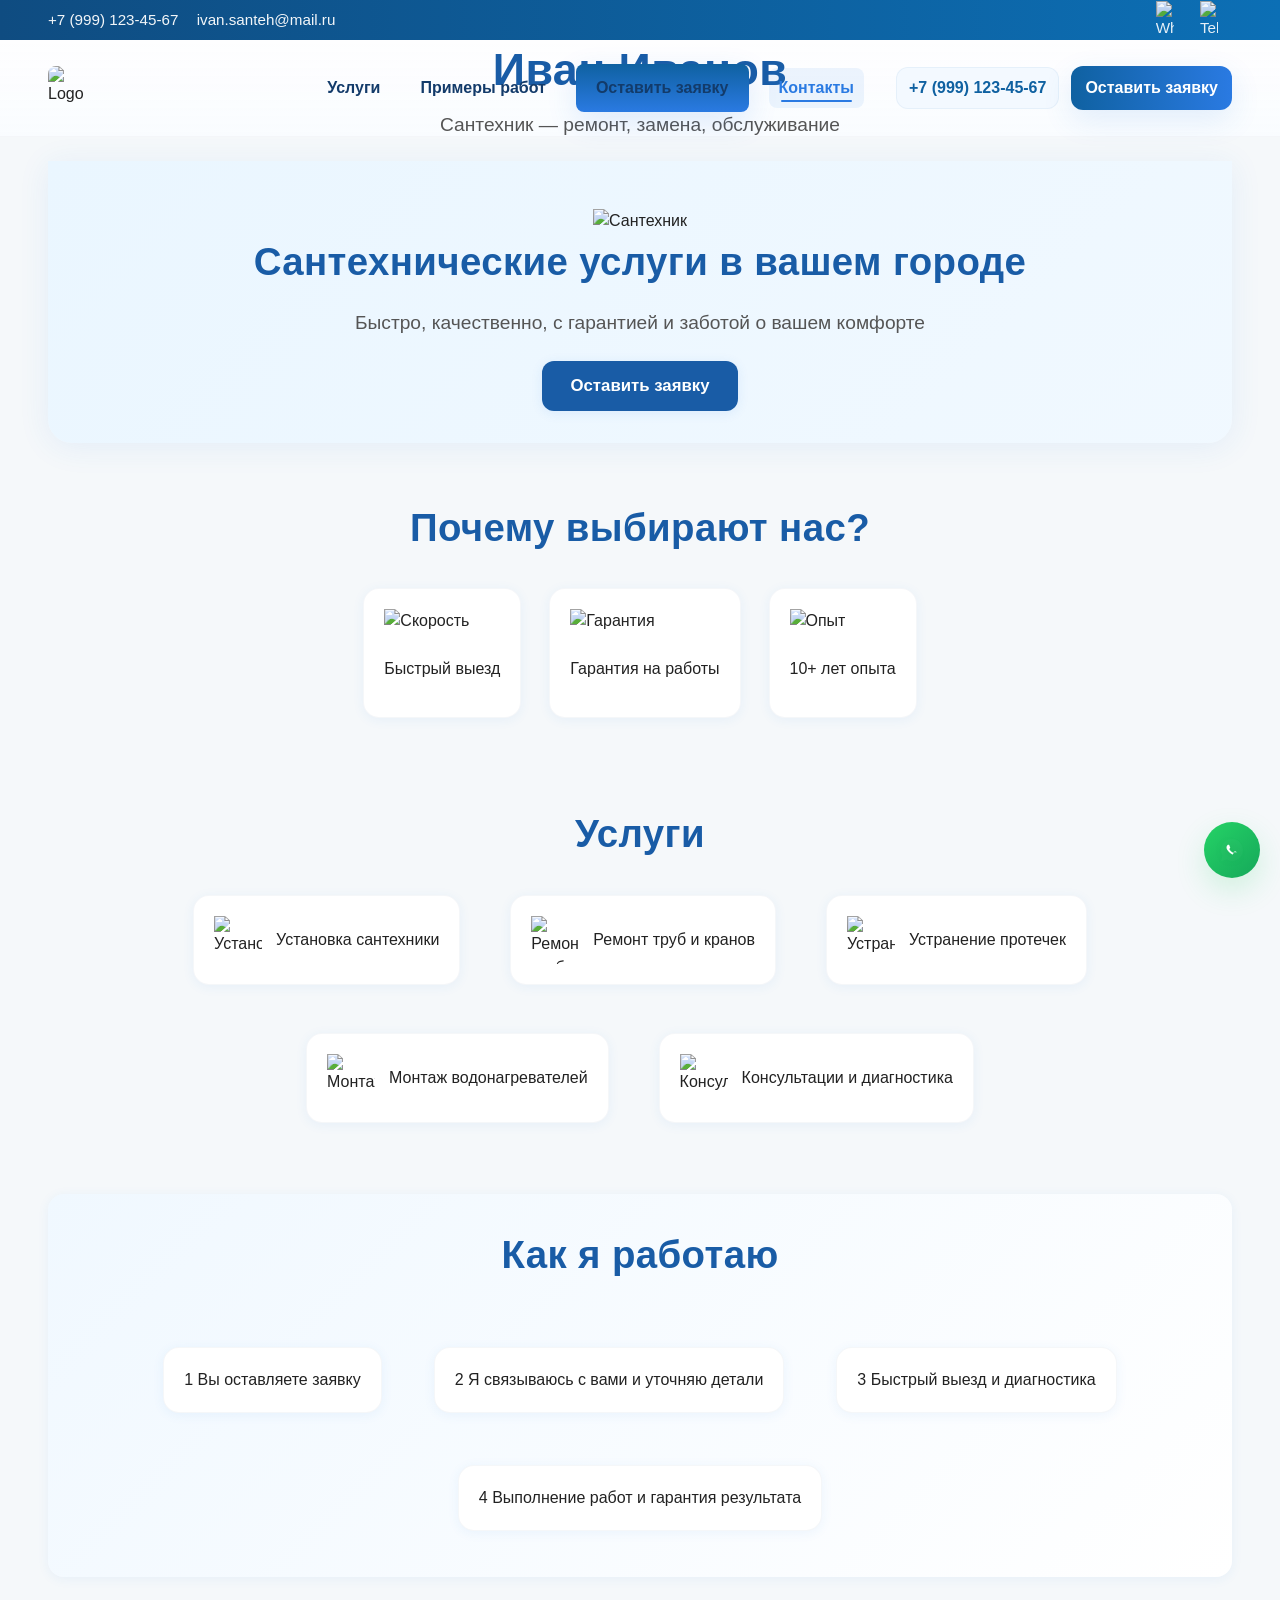
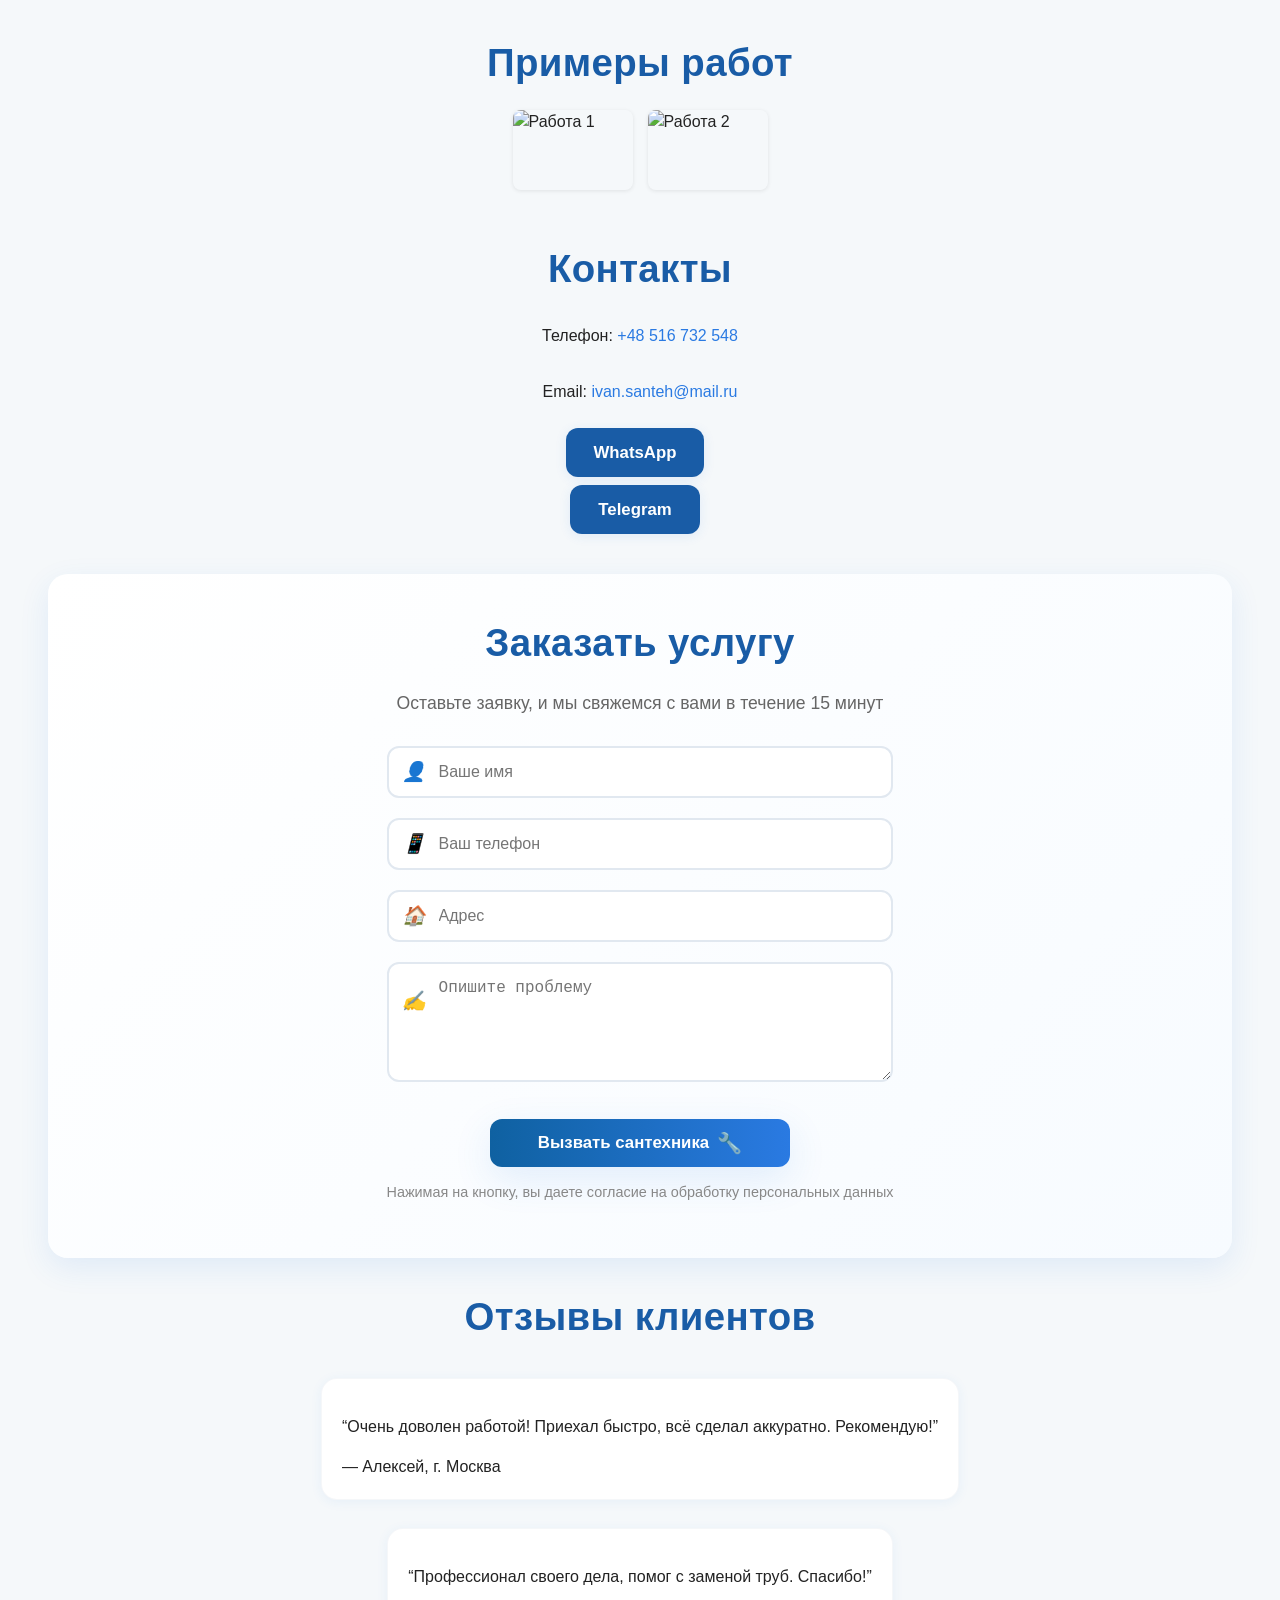
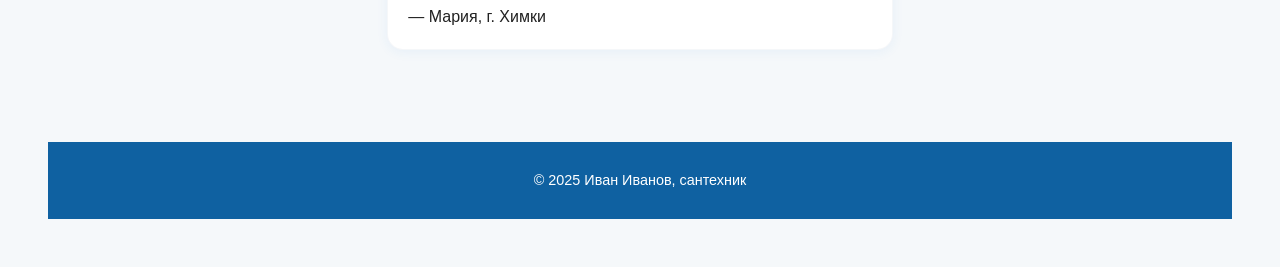
==== commit 6ac9885c: "design changes" ====
--- a/src/index.html
+++ b/src/index.html
@@ -4,6 +4,13 @@
     <meta charset="UTF-8">
     <meta name="viewport" content="width=device-width, initial-scale=1.0">
     <title>Сантехник Иван Иванов</title>
+    <meta name="description" content="Сантехнические услуги — быстрый выезд, ремонт труб, устранение протечек, установка водонагревателей. Звоните +7 (999) 123-45-67.">
+    <!-- favicon (using a neutral plumber icon) -->
+    <link rel="icon" href="https://cdn-icons-png.flaticon.com/512/2933/2933811.png" type="image/png">
+    <!-- Подключаем шрифт (Poppins для дружелюбного интерфейса) -->
+    <link rel="preconnect" href="https://fonts.googleapis.com">
+    <link rel="preconnect" href="https://fonts.gstatic.com" crossorigin>
+    <link href="https://fonts.googleapis.com/css2?family=Poppins:wght@300;400;600;700&display=swap" rel="stylesheet">
     <link rel="stylesheet" href="style.css">
 </head>
 <body>
@@ -16,30 +23,34 @@
         <a href="mailto:ivan.santeh@mail.ru" class="top-email">ivan.santeh@mail.ru</a>
       </div>
       <div class="top-right">
-        <a href="https://wa.me/79991234567" aria-label="WhatsApp" class="icon-link">WhatsApp</a>
-        <a href="#" aria-label="Telegram" class="icon-link">Telegram</a>
+        <a href="https://wa.me/79991234567" class="icon-link" aria-label="WhatsApp">
+          <img src="https://cdn-icons-png.flaticon.com/512/733/733585.png" alt="WhatsApp" width="18">
+        </a>
+        <a href="#" class="icon-link" aria-label="Telegram">
+          <img src="https://cdn-icons-png.flaticon.com/512/2111/2111646.png" alt="Telegram" width="18">
+        </a>
       </div>
     </div>
   </div>
-
   <div class="site-header">
     <div class="header-inner container-inner">
       <div class="header-left">
-        <img src="https://cdn-icons-png.flaticon.com/512/2933/2933811.png" alt="Логотип" class="header-logo" width="56" height="56">
+        <img src="https://cdn-icons-png.flaticon.com/512/2933/2933811.png" alt="Logo" class="header-logo" width="56">
         <div class="header-name">
           <h1 class="header-title">Иван Иванов</h1>
           <p class="header-sub">Сантехник — ремонт, замена, обслуживание</p>
         </div>
       </div>
-
-      <nav class="header-nav" aria-label="Основная навигация">
+      <nav class="header-nav">
         <a href="#services">Услуги</a>
         <a href="#gallery">Примеры работ</a>
         <a href="#contact-form" class="cta-link">Оставить заявку</a>
         <a href="#contacts">Контакты</a>
       </nav>
-
-      <button class="mobile-menu-btn" aria-label="Открыть меню">☰</button>
+      <div class="header-right">
+        <a href="tel:+79991234567" class="header-phone">+7 (999) 123-45-67</a>
+        <a href="#contact-form" class="cta-header">Оставить заявку</a>
+      </div>
     </div>
   </div>
 </header>
@@ -47,10 +58,10 @@
 <div class="container">
     <section class="welcome accent-bg">
         <div class="welcome-content">
-            <img src="https://cdn-icons-png.flaticon.com/512/2933/2933811.png" alt="Сантехник" class="welcome-img" width="80" height="80">
+            <img src="https://cdn-icons-png.flaticon.com/512/2933/2933811.png" alt="Сантехник" class="welcome-img" width="80" height="80" loading="lazy">
             <div>
                 <h1>Сантехнические услуги в вашем городе</h1>
-                <h2>Быстро, качественно, с гарантией и заботой о вашем комфорте</h2>
+                <h2 id="comfort">Быстро, качественно, с гарантией и заботой о вашем комфорте</h2>
                 <a class="accent-btn" href="#contact-form" role="button">Оставить заявку</a>
             </div>
         </div>
@@ -72,8 +83,6 @@
             </div>
         </div>
     </section>
-    <!-- explicit anchors to help static link resolution -->
-    <a id="services" name="services" class="page-anchor"></a>
     <section class="services light-bg" id="services">
         <h3>Услуги</h3>
         <div class="service-cards">
@@ -95,7 +104,7 @@
             </div>
             <div class="service-card">
                 <img src="https://cdn-icons-png.flaticon.com/512/190/190406.png" alt="Консультации и диагностика" width="32">
-                <span>Консультации и диагностика</span>
+                <span id="consultation">Консультации и диагностика</span>
             </div>
         </div>
     </section>
@@ -120,16 +129,14 @@
             </div>
         </div>
     </section>
-    <a id="gallery" name="gallery" class="page-anchor"></a>
     <section class="gallery" id="gallery">
         <h3>Примеры работ</h3>
         <div class="gallery-images">
-            <img src="https://images.unsplash.com/photo-1519125323398-675f0ddb6308?auto=format&fit=crop&w=400&q=80" alt="Работа 1">
-            <img src="https://images.unsplash.com/photo-1503389152951-9c3d8e1eaf1e?auto=format&fit=crop&w=400&q=80" alt="Работа 2">
-        </div>
-    </section>
-
-    <a id="contacts" name="contacts" class="page-anchor"></a>
+            <img src="https://images.unsplash.com/photo-1519125323398-675f0ddb6308?auto=format&fit=crop&w=400&q=80" alt="Работа 1" loading="lazy">
+            <img src="https://images.unsplash.com/photo-1503389152951-9c3d8e1eaf1e?auto=format&fit=crop&w=400&q=80" alt="Работа 2" loading="lazy">
+        </div>
+    </section>
+
     <section class="contacts accent-bg" id="contacts">
         <h3>Контакты</h3>
         <p>Телефон: <a href="tel:+79991234567">+48 516 732 548</a></p>
@@ -194,6 +201,15 @@
         <p>&copy; 2025 Иван Иванов, сантехник</p>
     </footer>
 </div>
+
+<!-- Floating contact button (WhatsApp) -->
+<a class="fab-whatsapp" href="https://wa.me/79991234567" aria-label="Связаться через WhatsApp" target="_blank" rel="noopener noreferrer">
+  <svg width="22" height="22" viewBox="0 0 24 24" fill="none" xmlns="http://www.w3.org/2000/svg" aria-hidden="true">
+    <path d="M20.52 3.48A11.94 11.94 0 0012 0C5.373 0 .06 5.313.06 11.94c0 2.104.55 4.16 1.6 5.98L0 24l6.3-1.62c1.78 1.0 3.8 1.6 5.7 1.6 6.627 0 11.94-5.313 11.94-11.94 0-3.18-1.24-6.16-3.42-8.54z" fill="#fff" opacity="0.02"/>
+    <path d="M17.472 14.382c-.297-.148-1.76-.868-2.033-.967-.273-.099-.472-.148-.672.148-.198.297-.768.967-.942 1.165-.173.198-.347.223-.644.074-.297-.148-1.255-.462-2.39-1.474-.885-.79-1.48-1.764-1.654-2.06-.173-.297-.019-.458.13-.606.134-.133.297-.347.446-.52.148-.173.198-.297.297-.495.099-.198.05-.372-.025-.52-.074-.148-.672-1.62-.92-2.22-.242-.583-.487-.5-.672-.51l-.57-.01c-.198 0-.52.074-.792.372s-1.04 1.016-1.04 2.48 1.065 2.876 1.213 3.074c.148.198 2.096 3.2 5.076 4.487 0 0 .092.038.167.038.074 0 .273-.012.42-.173.148-.148.6-.583.745-1.152.148-.575.148-1.068.103-1.17-.044-.098-.15-.148-.347-.247z" fill="#fff"/>
+  </svg>
+</a>
+
 <script src="script.js"></script>
 </body>
 </html>
--- a/src/style.css
+++ b/src/style.css
@@ -1,12 +1,13 @@
 :root{
     --bg: #f5f8fa;
     --surface: #ffffff;
-    --accent: #195ca6;
+    --accent: #0f61a1; /* slightly tweaked friendly blue */
     --accent-2: #2a7ae2;
     --muted: #666;
     --success: #25d366;
     --card-shadow: 0 8px 24px rgba(42,122,226,0.08);
-    --site-top-height: 0px; /* JS will set this to keep page content visible under fixed header */
+    --site-top-height: 0px; /* legacy, not used when header is not fixed */
+    --site-header-gap: 24px; /* gap below header to prevent overlap */
 }
 
 html { box-sizing: border-box; }
@@ -18,7 +19,8 @@
     font-size: 16px;
     line-height: 1.5;
     -webkit-font-smoothing: antialiased;
-    padding-top: var(--site-top-height);
+    padding-top: 0; /* header no longer fixed */
+    font-family: 'Poppins', Inter, Arial, sans-serif; /* use Poppins loaded in html */
 }
 
 /* Section spacing */
@@ -46,67 +48,98 @@
     font-size: 0.95rem;
 }
 .top-bar .top-inner{
-    height: 38px;
+    height: 40px;
     display: flex;
     align-items: center;
     justify-content: space-between;
 }
 .top-left a, .top-right a{ color: rgba(255,255,255,0.95); text-decoration: none; margin-right: 14px; }
+.top-left a:hover, .top-right a:hover{ opacity: 0.9; }
 .top-right a{ margin-left: 8px; }
-.icon-link{ opacity: 0.95; }
+.icon-link{ opacity: 0.95; display: inline-flex; gap:8px; align-items:center; }
 
 /* Main site header under the top-bar */
 .site-header{
     width: 100%;
-    background: #ffffff;
-    box-shadow: 0 8px 30px rgba(20,60,100,0.06);
+    background: linear-gradient(180deg, rgba(255,255,255,0.9), rgba(250,252,255,0.95));
+    border-bottom: 1px solid rgba(20,60,100,0.04);
 }
 .header-inner{
     position: relative; /* for absolute centering of name */
-    height: 92px;
+    height: 96px;
     display: flex;
     align-items: center;
     gap: 18px;
 }
-.header-left{
-    display: flex;
-    align-items: center;
-    gap: 12px;
-    flex: 0 0 auto;
-}
-.header-logo{ border-radius: 10px; }
-.header-name{
-    position: absolute;
-    left: 50%;
-    transform: translateX(-50%);
-    text-align: center;
-}
-.header-title{ font-size: 1.25rem; color: var(--accent); margin: 0; }
-.header-sub{ font-size: 0.9rem; color: var(--muted); margin: 2px 0 0 0; }
-
-.header-nav{
-    display: flex;
-    gap: 18px;
-    align-items: center;
-    margin-left: auto;
-    z-index: 5;
-}
-.header-nav a{ color: #133b6a; text-decoration: none; padding: 10px 12px; border-radius: 8px; font-weight: 600; }
-.header-nav a:hover{ background: rgba(42,122,226,0.06); }
-.cta-link{ background: var(--accent); color: #fff; padding: 10px 18px; border-radius: 12px; box-shadow: 0 6px 18px rgba(42,122,226,0.12); }
-
-.mobile-menu-btn{ display: none; background: transparent; border: none; font-size: 1.4rem; cursor: pointer; }
+.header-left{ display:flex; align-items:center; gap:14px; flex:0 0 auto; }
+.logo-wrap{ width:64px; height:64px; border-radius:999px; display:inline-flex; align-items:center; justify-content:center; background: linear-gradient(135deg,#ffffff,#f1f8ff); box-shadow: 0 8px 20px rgba(15,97,161,0.08); border: 1px solid rgba(15,97,161,0.06); }
+.header-logo{ width:44px; height:44px; border-radius:8px; display:block; }
+.header-name{ position:absolute; left:50%; transform:translateX(-50%); text-align:center; }
+.header-title{ font-size:1.15rem; color:var(--accent); margin:0; font-weight:700; letter-spacing:0.02em; }
+.header-sub{ font-size:0.88rem; color:var(--muted); margin:4px 0 0 0; }
+
+/* Navigation */
+.header-nav{ display:flex; gap:20px; align-items:center; margin-left:auto; z-index:5; }
+.header-nav a{ color:#133b6a; text-decoration:none; padding:8px 10px; border-radius:8px; font-weight:600; position:relative; }
+.header-nav a:after{ content:''; position:absolute; left:12px; right:12px; bottom:6px; height:2px; background:var(--accent-2); transform:scaleX(0); transform-origin:center; transition:transform .28s cubic-bezier(.2,.9,.3,1); border-radius:2px; }
+.header-nav a:hover:after, .header-nav a.active:after{ transform:scaleX(1); }
+.header-nav a:focus{ outline: none; }
+
+/* Right-side header block */
+.header-right{ display:flex; align-items:center; gap:12px; margin-left:14px; }
+.header-phone{ display:inline-flex; align-items:center; gap:8px; padding:8px 12px; background:#f3f9ff; color:var(--accent); border-radius:12px; text-decoration:none; border:1px solid rgba(15,97,161,0.06); font-weight:600; }
+.header-phone svg{ display:block; }
+.phone-text{ display:inline-block; }
+.cta-header{ padding:10px 14px; border-radius:12px; background:linear-gradient(90deg,var(--accent),var(--accent-2)); color:#fff; text-decoration:none; box-shadow:0 10px 30px rgba(42,122,226,0.12); font-weight:700; }
+
+/* Mobile menu button adjustments */
+.mobile-menu-btn{ display:none; background:transparent; border:none; font-size:1.5rem; cursor:pointer; margin-left:8px; }
+@media (max-width:820px){
+    .header-inner{ height:76px; }
+    .header-nav{ display:none; }
+    .mobile-menu-btn{ display:block; }
+    .header-right{ display:none; }
+    .site-header{ border-bottom: none; }
+    /* mobile nav panel */
+    .header-nav.open{ position: absolute; right:16px; top:100%; background:#fff; border-radius:12px; padding:14px; box-shadow:0 20px 50px rgba(10,30,60,0.12); display:flex; flex-direction:column; gap:10px; min-width:180px; }
+}
+
+/* Focus-visible for keyboard users */
+.header-nav a:focus-visible, .header-phone:focus-visible, .cta-header:focus-visible, .mobile-menu-btn:focus-visible{ outline:3px solid rgba(42,122,226,0.16); outline-offset:3px; }
 
 /* Sticky / scrolled state */
 .site-top{
-    position: fixed;
+    position: static; /* changed from fixed so header scrolls with page */
     top: 0;
     left: 0;
     right: 0;
     z-index: 1100;
     transition: box-shadow 0.22s ease, transform 0.22s ease;
-}
-.site-top.scrolled{ box-shadow: 0 12px 40px rgba(12,50,90,0.12); }
+    margin-bottom: var(--site-header-gap);
+}
+.site-top.scrolled{ box-shadow: 0 12px 40px rgba(12,50,90,0.08); }
+
+@media (max-width: 820px){
+    :root{ --site-header-gap: 14px; }
+}
+
+/* Animated gradient for hero (.welcome) */
+.welcome {
+    padding: 48px 0 32px 0;
+    text-align: center;
+    border-radius: 0 0 24px 24px;
+    box-shadow: 0 4px 32px rgba(42,122,226,0.09);
+    margin-bottom: 56px;
+    margin-top: 0;
+    background: linear-gradient(135deg, #eaf6ff 0%, #f7fbff 100%);
+    background-size: 200% 200%;
+    animation: gradientShift 8s ease infinite;
+}
+@keyframes gradientShift {
+    0% { background-position: 0 50%; }
+    50% { background-position: 100% 50%; }
+    100% { background-position: 0 50%; }
+}
 
 /* Reveal animations for sections */
 section{ opacity: 0; transform: translateY(14px); transition: opacity 0.6s ease, transform 0.6s cubic-bezier(.2,.9,.3,1); }
@@ -434,9 +467,13 @@
     margin-bottom: 56px;
     margin-top: 0;
     background: linear-gradient(135deg, #eaf6ff 0%, #f7fbff 100%);
-}
-.welcome .accent-btn {
-    margin-top: 20px;
+    background-size: 200% 200%;
+    animation: gradientShift 8s ease infinite;
+}
+@keyframes gradientShift {
+    0% { background-position: 0 50%; }
+    50% { background-position: 100% 50%; }
+    100% { background-position: 0 50%; }
 }
 .steps {
     margin: 32px 0;
@@ -685,5 +722,97 @@
     transform: translateX(-50%) translateY(0);
 }
 
-/* page-anchor helper: invisible but focusable for fragment links */
-.page-anchor{ display: block; height: 1px; margin-top: -120px; visibility: hidden; }
+/* Floating WhatsApp FAB */
+.fab-whatsapp{
+    position: fixed;
+    right: 20px;
+    bottom: 22px;
+    width: 56px;
+    height: 56px;
+    display: inline-flex;
+    align-items: center;
+    justify-content: center;
+    background: linear-gradient(135deg, #25d366 0%, #15a85a 100%);
+    color: #fff;
+    border-radius: 999px;
+    box-shadow: 0 12px 30px rgba(37,211,102,0.18);
+    z-index: 1400;
+    text-decoration: none;
+    transition: transform 0.18s ease, box-shadow 0.18s ease;
+}
+.fab-whatsapp svg{ filter: drop-shadow(0 2px 6px rgba(0,0,0,0.18)); }
+.fab-whatsapp:hover{ transform: translateY(-4px) scale(1.03); box-shadow: 0 18px 40px rgba(37,211,102,0.22); }
+.fab-whatsapp:active{ transform: translateY(-2px) scale(0.99); }
+
+/* Subtle breathing animation */
+@keyframes fabPulse {
+    0% { box-shadow: 0 8px 18px rgba(37,211,102,0.14); transform: scale(1); }
+    50% { box-shadow: 0 20px 50px rgba(37,211,102,0.10); transform: scale(1.03); }
+    100% { box-shadow: 0 8px 18px rgba(37,211,102,0.14); transform: scale(1); }
+}
+.fab-whatsapp { animation: fabPulse 4.5s ease-in-out infinite; }
+
+/* Gallery: hover and modal */
+.gallery-images img{
+    cursor: pointer;
+    transition: transform 0.28s ease, box-shadow 0.28s ease, opacity 0.18s;
+    border-radius: 8px;
+}
+.gallery-images img:hover{ transform: translateY(-6px) scale(1.03); box-shadow: 0 12px 36px rgba(12,50,90,0.12); }
+
+/* Modal image viewer */
+.img-modal-overlay{
+    position: fixed;
+    inset: 0;
+    background: rgba(5,10,20,0.6);
+    display: flex;
+    align-items: center;
+    justify-content: center;
+    z-index: 1600;
+    padding: 28px;
+}
+.img-modal{
+    max-width: 1100px;
+    width: 100%;
+    max-height: 90vh;
+    border-radius: 12px;
+    overflow: hidden;
+    background: #fff;
+    box-shadow: 0 20px 60px rgba(5,10,30,0.4);
+    display: flex;
+    align-items: center;
+    justify-content: center;
+    position: relative;
+}
+.img-modal img{ width: 100%; height: auto; object-fit: contain; display: block; }
+.img-modal .close-btn{
+    position: absolute;
+    right: 10px;
+    top: 10px;
+    background: rgba(0,0,0,0.6);
+    color: #fff;
+    border: none;
+    width: 40px;
+    height: 40px;
+    border-radius: 8px;
+    display: inline-flex;
+    align-items: center;
+    justify-content: center;
+    cursor: pointer;
+    font-size: 18px;
+}
+.img-modal .close-btn:focus{ outline: 3px solid rgba(42,122,226,0.18); }
+
+/* CTA polish */
+.header-nav .cta-link{
+    background: linear-gradient(180deg, var(--accent) 0%, var(--accent-2) 100%);
+    box-shadow: 0 10px 30px rgba(42,122,226,0.14);
+    padding: 12px 20px;
+}
+.accent-btn.submit-btn{ background: linear-gradient(90deg, #0f61a1, #2a7ae2); box-shadow: 0 12px 38px rgba(42,122,226,0.12); }
+
+/* Cards spacing and subtle divider */
+.card, .service-card, .step-card, .review-card{ border: 1px solid rgba(20,60,100,0.04); }
+
+/* Improve header nav active state */
+.header-nav a.active{ background: rgba(42,122,226,0.08); color: var(--accent-2); }
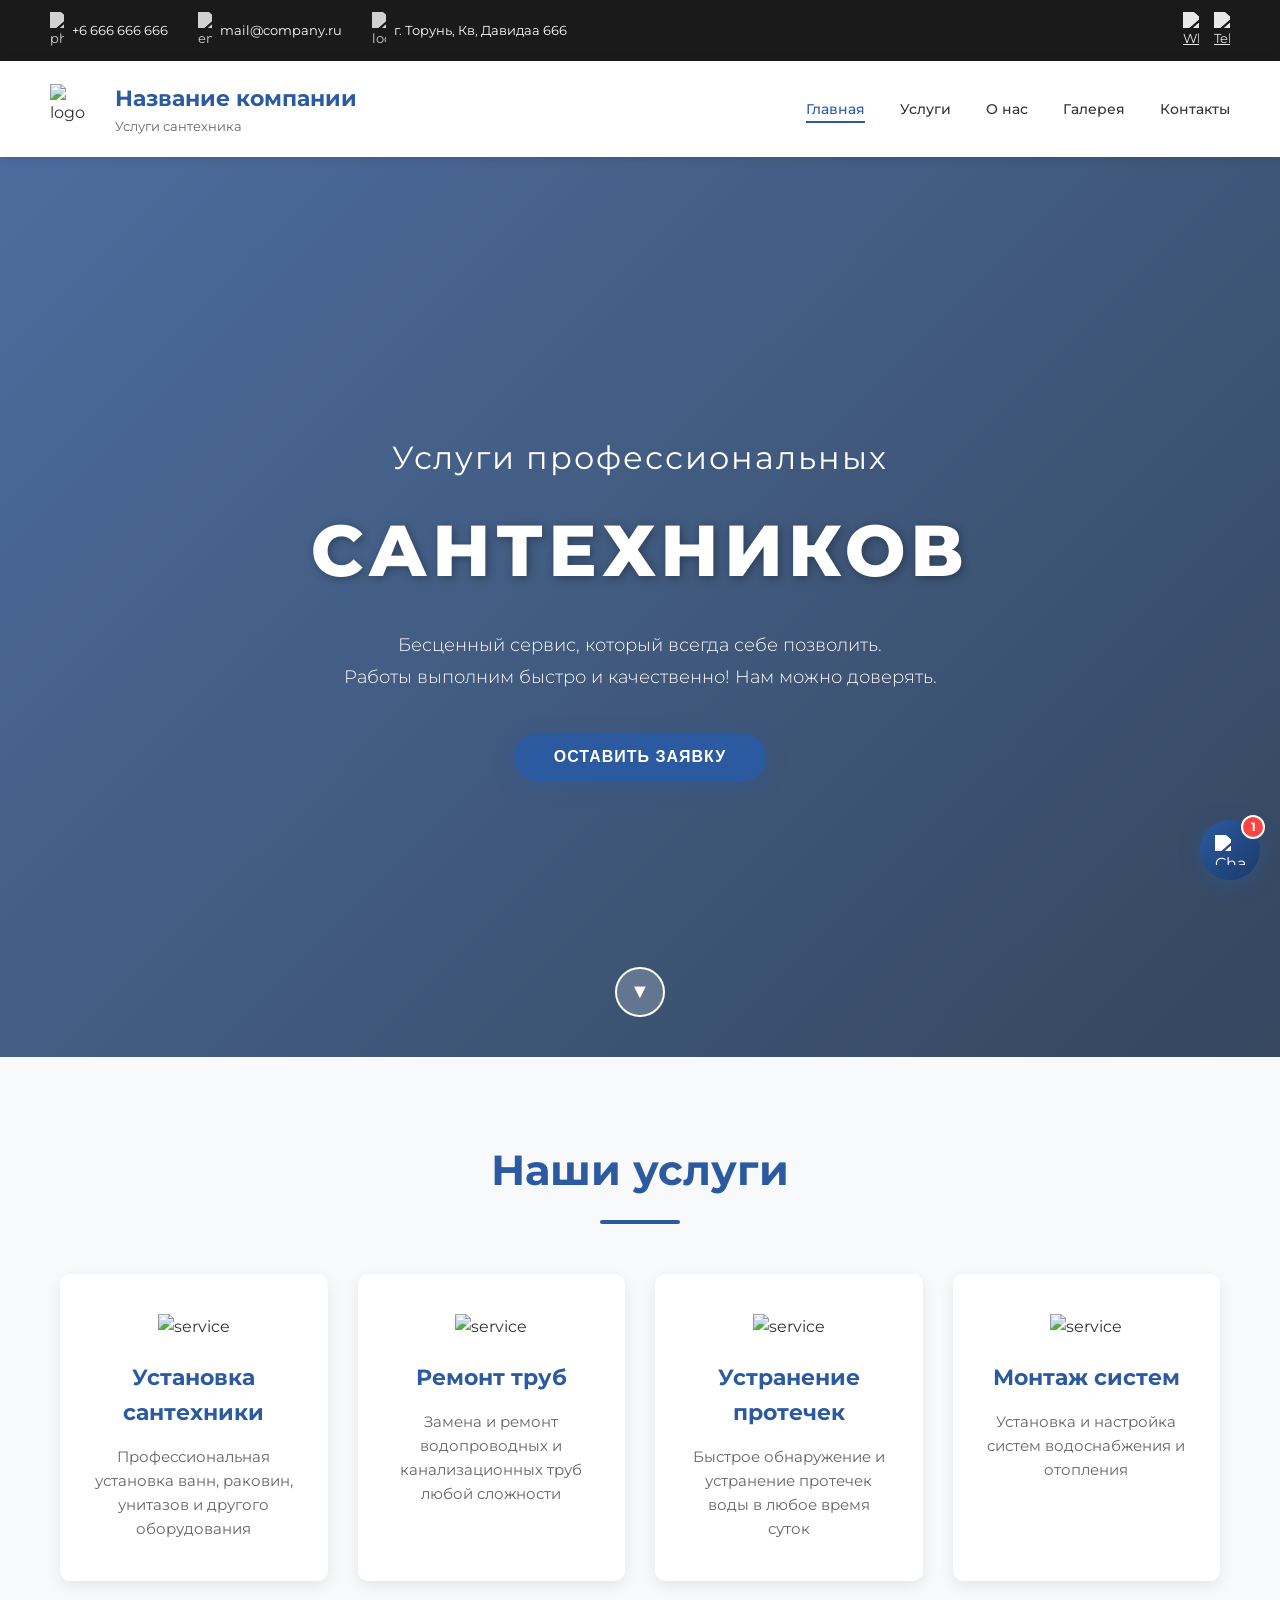
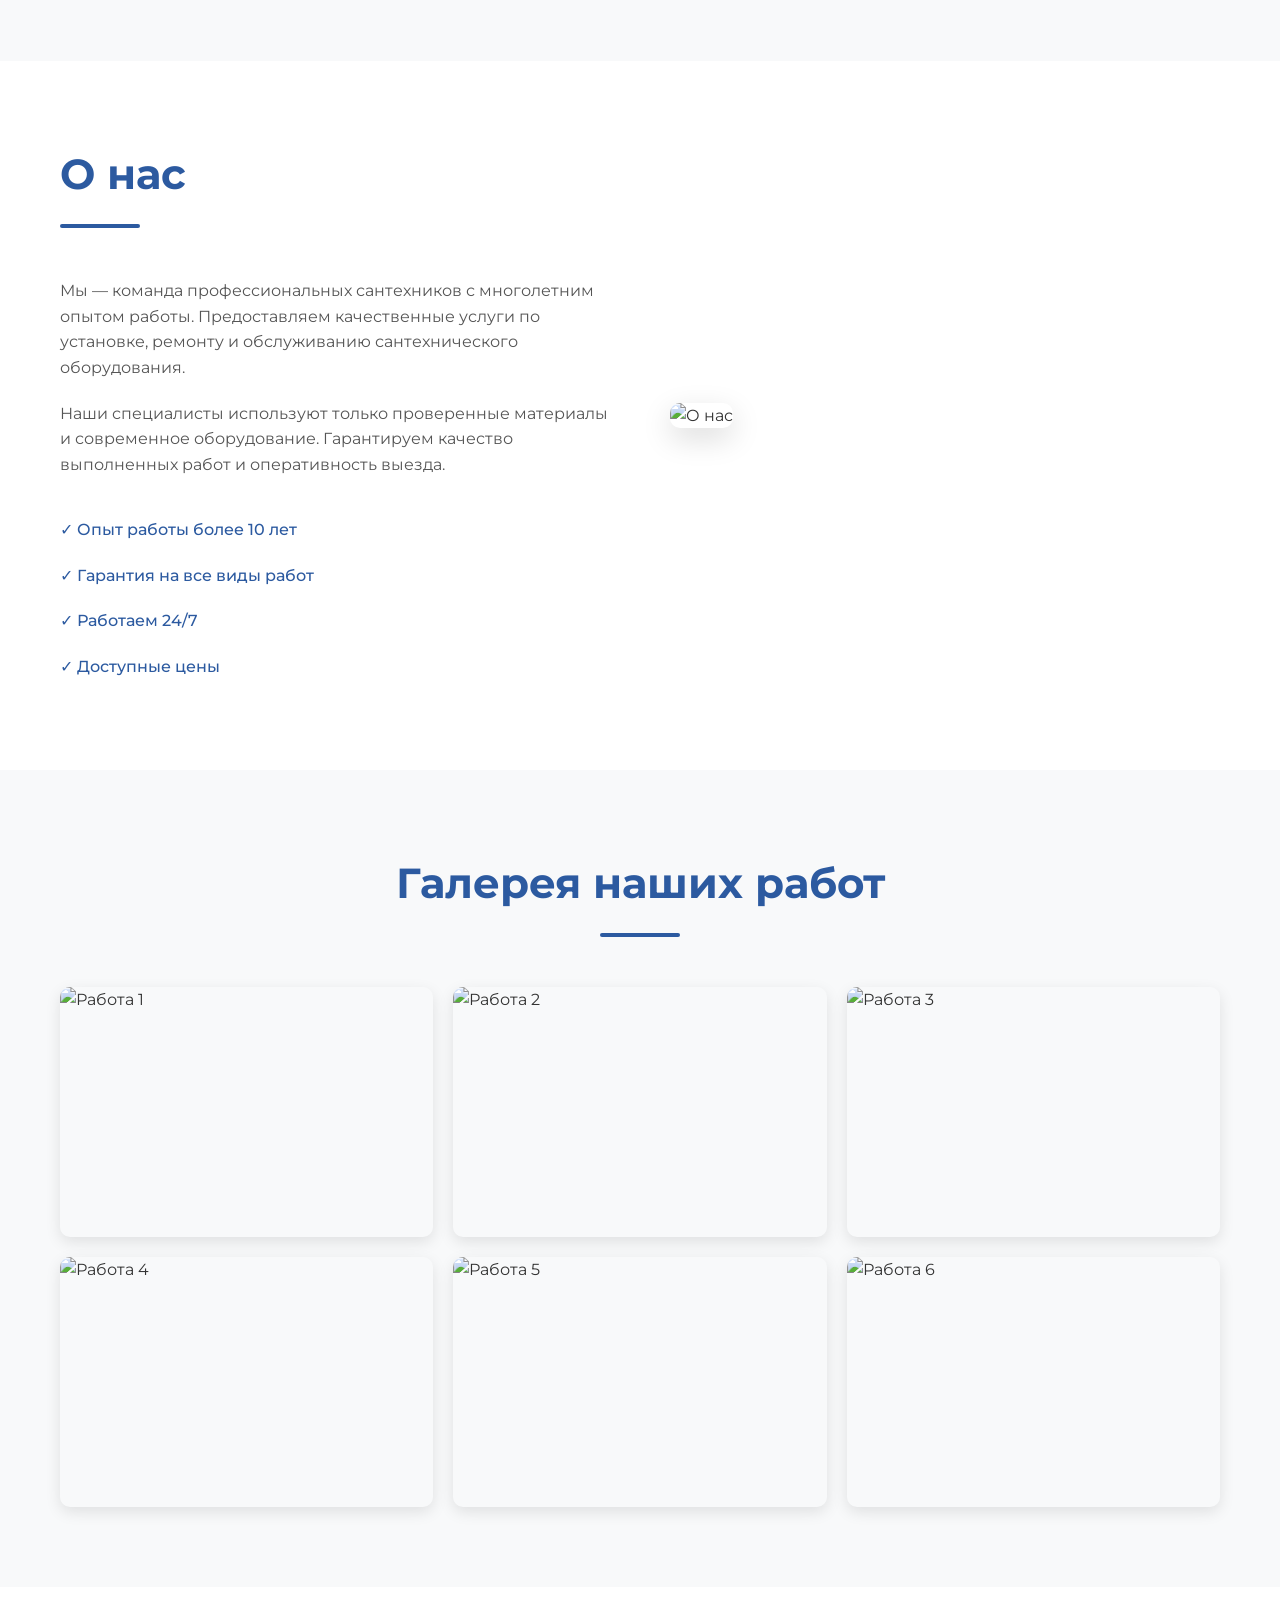
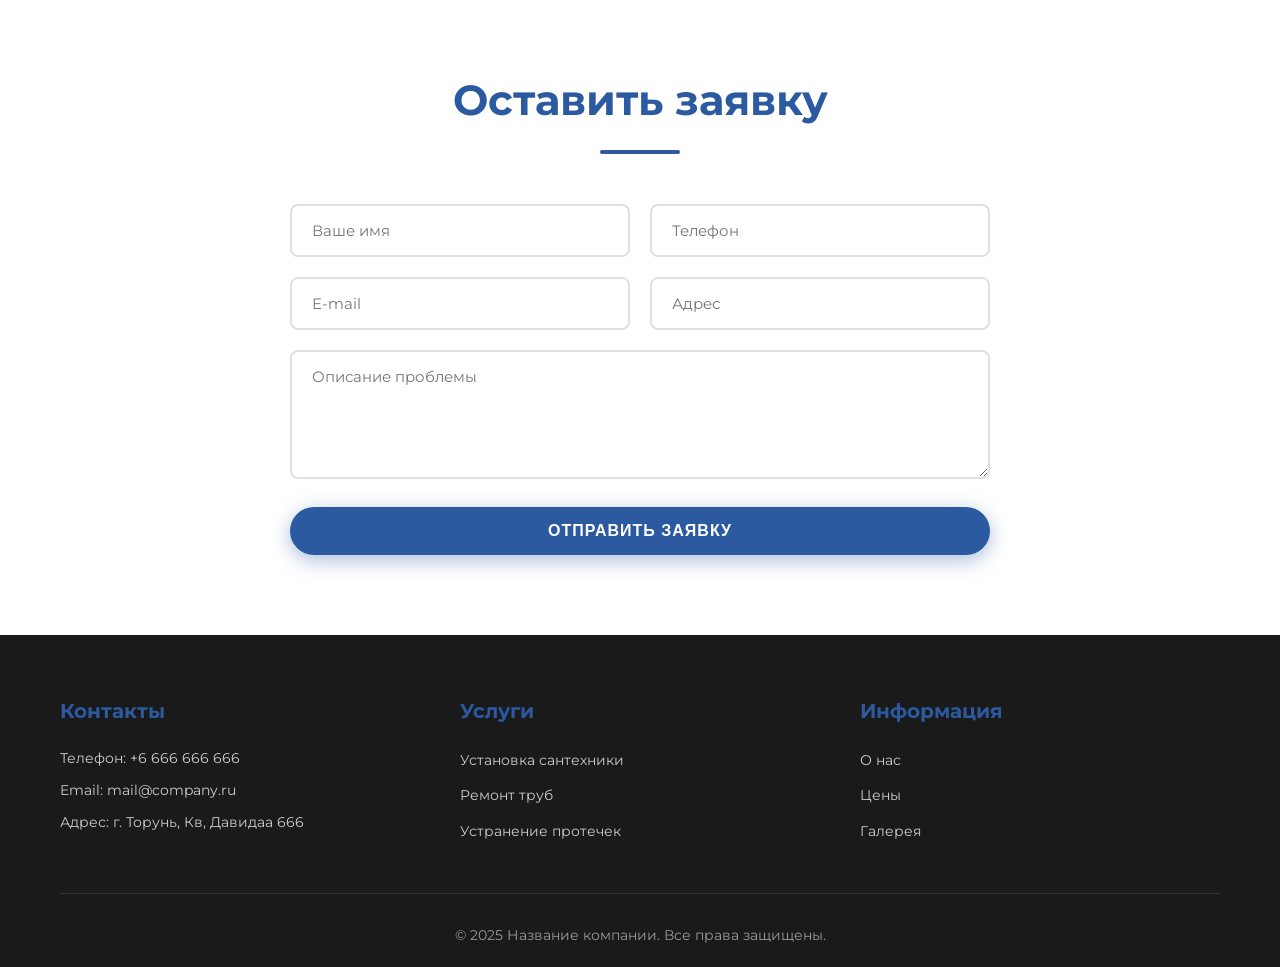
==== commit bb7c040a: "Redesign site layout and add chat widget Major redesign of the site: updated HTML structure for a mo" ====
--- a/src/index.html
+++ b/src/index.html
@@ -3,213 +3,293 @@
 <head>
     <meta charset="UTF-8">
     <meta name="viewport" content="width=device-width, initial-scale=1.0">
-    <title>Сантехник Иван Иванов</title>
-    <meta name="description" content="Сантехнические услуги — быстрый выезд, ремонт труб, устранение протечек, установка водонагревателей. Звоните +7 (999) 123-45-67.">
-    <!-- favicon (using a neutral plumber icon) -->
-    <link rel="icon" href="https://cdn-icons-png.flaticon.com/512/2933/2933811.png" type="image/png">
-    <!-- Подключаем шрифт (Poppins для дружелюбного интерфейса) -->
+    <title>Название компании - Услуги сантехника</title>
+    <link rel="stylesheet" href="style.css">
     <link rel="preconnect" href="https://fonts.googleapis.com">
     <link rel="preconnect" href="https://fonts.gstatic.com" crossorigin>
-    <link href="https://fonts.googleapis.com/css2?family=Poppins:wght@300;400;600;700&display=swap" rel="stylesheet">
-    <link rel="stylesheet" href="style.css">
+    <link href="https://fonts.googleapis.com/css2?family=Montserrat:wght@300;400;500;600;700;800&display=swap" rel="stylesheet">
 </head>
 <body>
-<!-- New full-width header like the reference (top bar + main header) -->
-<header class="site-top">
-  <div class="top-bar">
-    <div class="top-inner container-inner">
-      <div class="top-left">
-        <a href="tel:+79991234567" class="top-phone">+7 (999) 123-45-67</a>
-        <a href="mailto:ivan.santeh@mail.ru" class="top-email">ivan.santeh@mail.ru</a>
-      </div>
-      <div class="top-right">
-        <a href="https://wa.me/79991234567" class="icon-link" aria-label="WhatsApp">
-          <img src="https://cdn-icons-png.flaticon.com/512/733/733585.png" alt="WhatsApp" width="18">
-        </a>
-        <a href="#" class="icon-link" aria-label="Telegram">
-          <img src="https://cdn-icons-png.flaticon.com/512/2111/2111646.png" alt="Telegram" width="18">
-        </a>
-      </div>
+    <!-- Top Info Bar -->
+    <div class="top-bar">
+        <div class="container-wide">
+            <div class="top-bar-content">
+                <div class="top-left">
+                    <span class="top-item">
+                        <img src="https://cdn-icons-png.flaticon.com/512/455/455705.png" alt="phone" width="14">
+                        +6 666 666 666
+                    </span>
+                    <span class="top-item">
+                        <img src="https://cdn-icons-png.flaticon.com/512/561/561127.png" alt="email" width="14">
+                        mail@company.ru
+                    </span>
+                    <span class="top-item">
+                        <img src="https://cdn-icons-png.flaticon.com/512/684/684908.png" alt="location" width="14">
+                        г. Торунь, Кв, Давидаа 666
+                    </span>
+                </div>
+                <div class="top-right">
+                    <a href="#" class="social-icon"><img src="https://cdn-icons-png.flaticon.com/512/733/733585.png" alt="WhatsApp" width="16"></a>
+                    <a href="#" class="social-icon"><img src="https://cdn-icons-png.flaticon.com/512/2111/2111646.png" alt="Telegram" width="16"></a>
+                </div>
+            </div>
+        </div>
     </div>
-  </div>
-  <div class="site-header">
-    <div class="header-inner container-inner">
-      <div class="header-left">
-        <img src="https://cdn-icons-png.flaticon.com/512/2933/2933811.png" alt="Logo" class="header-logo" width="56">
-        <div class="header-name">
-          <h1 class="header-title">Иван Иванов</h1>
-          <p class="header-sub">Сантехник — ремонт, замена, обслуживание</p>
-        </div>
-      </div>
-      <nav class="header-nav">
-        <a href="#services">Услуги</a>
-        <a href="#gallery">Примеры работ</a>
-        <a href="#contact-form" class="cta-link">Оставить заявку</a>
-        <a href="#contacts">Контакты</a>
-      </nav>
-      <div class="header-right">
-        <a href="tel:+79991234567" class="header-phone">+7 (999) 123-45-67</a>
-        <a href="#contact-form" class="cta-header">Оставить заявку</a>
-      </div>
+
+    <!-- Main Navigation -->
+    <nav class="main-nav">
+        <div class="container-wide">
+            <div class="nav-content">
+                <div class="logo-section">
+                    <img src="https://cdn-icons-png.flaticon.com/512/2933/2933811.png" alt="logo" class="logo-img">
+                    <div class="logo-text">
+                        <h1 class="company-name">Название компании</h1>
+                        <p class="company-tagline">Услуги сантехника</p>
+                    </div>
+                </div>
+                <ul class="nav-menu">
+                    <li><a href="#main">Главная</a></li>
+                    <li><a href="#services">Услуги</a></li>
+                    <li><a href="#about">О нас</a></li>
+                    <li><a href="#gallery">Галерея</a></li>
+                    <li><a href="#contacts">Контакты</a></li>
+                </ul>
+            </div>
+        </div>
+    </nav>
+
+    <!-- Hero Section -->
+    <section class="hero" id="main">
+        <div class="hero-overlay"></div>
+        <div class="hero-content">
+            <h2 class="hero-title">Услуги профессиональных</h2>
+            <h1 class="hero-main">САНТЕХНИКОВ</h1>
+            <p class="hero-subtitle">Бесценный сервис, который всегда себе позволить.<br>Работы выполним быстро и качественно! Нам можно доверять.</p>
+            <div class="hero-buttons">
+                <button class="btn btn-primary">Оставить заявку</button>
+            </div>
+        </div>
+        <button class="scroll-down" aria-label="Развернуть">
+            <span>▼</span>
+        </button>
+    </section>
+
+    <!-- Services Section -->
+    <section class="services-section" id="services">
+        <div class="container">
+            <h2 class="section-title">Наши услуги</h2>
+            <div class="services-grid">
+                <div class="service-card">
+                    <div class="service-icon">
+                        <img src="https://cdn-icons-png.flaticon.com/512/4382/4382349.png" alt="service">
+                    </div>
+                    <h3>Установка сантехники</h3>
+                    <p>Профессиональная установка ванн, раковин, унитазов и другого оборудования</p>
+                </div>
+                <div class="service-card">
+                    <div class="service-icon">
+                        <img src="https://cdn-icons-png.flaticon.com/512/12327/12327068.png" alt="service">
+                    </div>
+                    <h3>Ремонт труб</h3>
+                    <p>Замена и ремонт водопроводных и канализационных труб любой сложности</p>
+                </div>
+                <div class="service-card">
+                    <div class="service-icon">
+                        <img src="https://cdn-icons-png.flaticon.com/512/2828/2828474.png" alt="service">
+                    </div>
+                    <h3>Устранение протечек</h3>
+                    <p>Быстрое обнаружение и устранение протечек воды в любое время суток</p>
+                </div>
+                <div class="service-card">
+                    <div class="service-icon">
+                        <img src="https://cdn-icons-png.flaticon.com/512/12327/12327068.png" alt="service">
+                    </div>
+                    <h3>Монтаж систем</h3>
+                    <p>Установка и настройка систем водоснабжения и отопления</p>
+                </div>
+            </div>
+        </div>
+    </section>
+
+    <!-- About Section -->
+    <section class="about-section" id="about">
+        <div class="container">
+            <div class="about-content">
+                <div class="about-text">
+                    <h2 class="section-title">О нас</h2>
+                    <p>Мы — команда профессиональных сантехников с многолетним опытом работы. Предоставляем качественные услуги по установке, ремонту и обслуживанию сантехнического оборудования.</p>
+                    <p>Наши специалисты используют только проверенные материалы и современное оборудование. Гарантируем качество выполненных работ и оперативность выезда.</p>
+                    <ul class="about-features">
+                        <li>✓ Опыт работы более 10 лет</li>
+                        <li>✓ Гарантия на все виды работ</li>
+                        <li>✓ Работаем 24/7</li>
+                        <li>✓ Доступные цены</li>
+                    </ul>
+                </div>
+                <div class="about-image">
+                    <img src="https://s1.stc.all.kpcdn.net/putevoditel/projectid_406014/images/tild6363-3334-4134-b134-363437303762__20200922_gaf_u39_672.jpg" alt="О нас">
+                </div>
+            </div>
+        </div>
+    </section>
+
+    <!-- Gallery Section -->
+    <section class="gallery-section" id="gallery">
+        <div class="container">
+            <h2 class="section-title">Галерея наших работ</h2>
+            <div class="gallery-grid">
+                <div class="gallery-item">
+                    <img src="https://images.unsplash.com/photo-1584622650111-993a426fbf0a?w=400&h=300&fit=crop" alt="Работа 1">
+                </div>
+                <div class="gallery-item">
+                    <img src="https://images.unsplash.com/photo-1620626011761-996317b8d101?w=400&h=300&fit=crop" alt="Работа 2">
+                </div>
+                <div class="gallery-item">
+                    <img src="https://images.unsplash.com/photo-1585704032915-c3400ca199e7?w=400&h=300&fit=crop" alt="Работа 3">
+                </div>
+                <div class="gallery-item">
+                    <img src="https://images.unsplash.com/photo-1581858726788-75bc0f6a952d?w=400&h=300&fit=crop" alt="Работа 4">
+                </div>
+                <div class="gallery-item">
+                    <img src="https://images.unsplash.com/photo-1604709177225-055f99402ea3?w=400&h=300&fit=crop" alt="Работа 5">
+                </div>
+                <div class="gallery-item">
+                    <img src="https://images.unsplash.com/photo-1552321554-5fefe8c9ef14?w=400&h=300&fit=crop" alt="Работа 6">
+                </div>
+            </div>
+        </div>
+    </section>
+
+    <!-- Contact Form Section -->
+    <section class="contact-form-section" id="contacts">
+        <div class="container">
+            <h2 class="section-title">Оставить заявку</h2>
+            <form class="contact-form">
+                <div class="form-row">
+                    <input type="text" placeholder="Ваше имя" required>
+                    <input type="tel" placeholder="Телефон" required>
+                </div>
+                <div class="form-row">
+                    <input type="email" placeholder="E-mail">
+                    <input type="text" placeholder="Адрес">
+                </div>
+                <textarea placeholder="Описание проблемы" rows="5" required></textarea>
+                <button type="submit" class="btn btn-primary">Отправить заявку</button>
+            </form>
+        </div>
+    </section>
+
+    <!-- Footer -->
+    <footer class="footer">
+        <div class="container">
+            <div class="footer-content">
+                <div class="footer-col">
+                    <h4>Контакты</h4>
+                    <p>Телефон: +6 666 666 666</p>
+                    <p>Email: mail@company.ru</p>
+                    <p>Адрес: г. Торунь, Кв, Давидаа 666</p>
+                </div>
+                <div class="footer-col">
+                    <h4>Услуги</h4>
+                    <ul>
+                        <li><a href="#services">Установка сантехники</a></li>
+                        <li><a href="#services">Ремонт труб</a></li>
+                        <li><a href="#services">Устранение протечек</a></li>
+                    </ul>
+                </div>
+                <div class="footer-col">
+                    <h4>Информация</h4>
+                    <ul>
+                        <li><a href="#about">О нас</a></li>
+                        <li><a href="#prices">Цены</a></li>
+                        <li><a href="#gallery">Галерея</a></li>
+                    </ul>
+                </div>
+            </div>
+            <div class="footer-bottom">
+                <p>&copy; 2025 Название компании. Все права защищены.</p>
+            </div>
+        </div>
+    </footer>
+
+    <!-- Modal Window for Contact Form -->
+    <div id="contactModal" class="modal">
+        <div class="modal-content">
+            <span class="modal-close">&times;</span>
+            <h2>Оставить заявку</h2>
+            <form class="modal-form" id="modalContactForm">
+                <div class="form-group">
+                    <label>Ваше имя *</label>
+                    <input type="text" name="name" required>
+                </div>
+                <div class="form-group">
+                    <label>Телефон *</label>
+                    <input type="tel" name="phone" required>
+                </div>
+                <div class="form-group">
+                    <label>E-mail</label>
+                    <input type="email" name="email">
+                </div>
+                <div class="form-group">
+                    <label>Адрес</label>
+                    <input type="text" name="address">
+                </div>
+                <div class="form-group">
+                    <label>Описание проблемы *</label>
+                    <textarea name="message" rows="4" required></textarea>
+                </div>
+                <button type="submit" class="btn btn-primary">Отправить заявку</button>
+            </form>
+        </div>
     </div>
-  </div>
-</header>
-
-<div class="container">
-    <section class="welcome accent-bg">
-        <div class="welcome-content">
-            <img src="https://cdn-icons-png.flaticon.com/512/2933/2933811.png" alt="Сантехник" class="welcome-img" width="80" height="80" loading="lazy">
-            <div>
-                <h1>Сантехнические услуги в вашем городе</h1>
-                <h2 id="comfort">Быстро, качественно, с гарантией и заботой о вашем комфорте</h2>
-                <a class="accent-btn" href="#contact-form" role="button">Оставить заявку</a>
-            </div>
-        </div>
-    </section>
-    <section class="advantages section-bg">
-        <h3>Почему выбирают нас?</h3>
-        <div class="cards">
-            <div class="card">
-                <img src="https://cdn-icons-png.flaticon.com/512/190/190411.png" alt="Скорость" width="40">
-                <p>Быстрый выезд</p>
-            </div>
-            <div class="card">
-                <img src="https://cdn-icons-png.flaticon.com/512/190/190422.png" alt="Гарантия" width="40">
-                <p>Гарантия на работы</p>
-            </div>
-            <div class="card">
-                <img src="https://cdn-icons-png.flaticon.com/512/190/190406.png" alt="Опыт" width="40">
-                <p>10+ лет опыта</p>
-            </div>
-        </div>
-    </section>
-    <section class="services light-bg" id="services">
-        <h3>Услуги</h3>
-        <div class="service-cards">
-            <div class="service-card">
-                <img src="https://cdn-icons-png.flaticon.com/512/2933/2933811.png" alt="Установка сантехники" width="32">
-                <span>Установка сантехники</span>
-            </div>
-            <div class="service-card">
-                <img src="https://cdn-icons-png.flaticon.com/512/190/190406.png" alt="Ремонт труб и кранов" width="32">
-                <span>Ремонт труб и кранов</span>
-            </div>
-            <div class="service-card">
-                <img src="https://cdn-icons-png.flaticon.com/512/190/190422.png" alt="Устранение протечек" width="32">
-                <span>Устранение протечек</span>
-            </div>
-            <div class="service-card">
-                <img src="https://cdn-icons-png.flaticon.com/512/190/190411.png" alt="Монтаж водонагревателей" width="32">
-                <span>Монтаж водонагревателей</span>
-            </div>
-            <div class="service-card">
-                <img src="https://cdn-icons-png.flaticon.com/512/190/190406.png" alt="Консультации и диагностика" width="32">
-                <span id="consultation">Консультации и диагностика</span>
-            </div>
-        </div>
-    </section>
-    <section class="steps section-bg">
-        <h3>Как я работаю</h3>
-        <div class="steps-cards">
-            <div class="step-card">
-                <span class="step-num">1</span>
-                <span>Вы оставляете заявку</span>
-            </div>
-            <div class="step-card">
-                <span class="step-num">2</span>
-                <span>Я связываюсь с вами и уточняю детали</span>
-            </div>
-            <div class="step-card">
-                <span class="step-num">3</span>
-                <span>Быстрый выезд и диагностика</span>
-            </div>
-            <div class="step-card">
-                <span class="step-num">4</span>
-                <span>Выполнение работ и гарантия результата</span>
-            </div>
-        </div>
-    </section>
-    <section class="gallery" id="gallery">
-        <h3>Примеры работ</h3>
-        <div class="gallery-images">
-            <img src="https://images.unsplash.com/photo-1519125323398-675f0ddb6308?auto=format&fit=crop&w=400&q=80" alt="Работа 1" loading="lazy">
-            <img src="https://images.unsplash.com/photo-1503389152951-9c3d8e1eaf1e?auto=format&fit=crop&w=400&q=80" alt="Работа 2" loading="lazy">
-        </div>
-    </section>
-
-    <section class="contacts accent-bg" id="contacts">
-        <h3>Контакты</h3>
-        <p>Телефон: <a href="tel:+79991234567">+48 516 732 548</a></p>
-        <p>Email: <a href="mailto:ivan.santeh@mail.ru">ivan.santeh@mail.ru</a></p>
-        <a class="whatsapp accent-btn" href="https://wa.me/79991234567" target="_blank">WhatsApp</a>
-        <a class="tg accent-btn" href="https://web.telegram.org/a/#6107224454" target="_blank">Telegram</a>
-    </section>
-    <section class="contact-form-section light-bg" id="contact-form">
-        <div class="form-container">
-            <div class="form-header">
-                <h3>Заказать услугу</h3>
-                <p class="form-subtitle">Оставьте заявку, и мы свяжемся с вами в течение 15 минут</p>
-            </div>
-            <form>
-                <div class="input-group">
-                    <div class="input-wrapper">
-                        <label for="form-name" class="sr-only">Ваше имя</label>
-                        <i class="input-icon">👤</i>
-                        <input id="form-name" type="text" placeholder="Ваше имя" required aria-label="Ваше имя">
-                    </div>
-                    <div class="input-wrapper">
-                        <label for="form-phone" class="sr-only">Ваш телефон</label>
-                        <i class="input-icon">📱</i>
-                        <input id="form-phone" type="tel" placeholder="Ваш телефон" required aria-label="Ваш телефон">
-                    </div>
-                    <div class="input-wrapper">
-                        <label for="form-address" class="sr-only">Адрес</label>
-                        <i class="input-icon">🏠</i>
-                        <input id="form-address" type="text" placeholder="Адрес" required aria-label="Адрес">
-                    </div>
-                    <div class="input-wrapper textarea-wrapper">
-                        <label for="form-desc" class="sr-only">Описание проблемы</label>
-                        <i class="input-icon">✍️</i>
-                        <textarea id="form-desc" placeholder="Опишите проблему" required aria-label="Опишите проблему"></textarea>
-                    </div>
-                </div>
-                <div class="form-footer">
-                    <button type="submit" class="accent-btn submit-btn" aria-label="Вызвать сантехника">
-                        Вызвать сантехника
-                        <span class="btn-icon">🔧</span>
-                    </button>
-                    <p class="privacy-notice">Нажимая на кнопку, вы даете согласие на обработку персональных данных</p>
-                </div>
-            </form>
-        </div>
-    </section>
-    <section class="reviews light-bg">
-        <h3>Отзывы клиентов</h3>
-        <div class="review-cards">
-            <div class="review-card">
-                <p>“Очень доволен работой! Приехал быстро, всё сделал аккуратно. Рекомендую!”</p>
-                <span class="review-author">— Алексей, г. Москва</span>
-            </div>
-            <div class="review-card">
-                <p>“Профессионал своего дела, помог с заменой труб. Спасибо!”</p>
-                <span class="review-author">— Мария, г. Химки</span>
-            </div>
-        </div>
-    </section>
-
-    <footer class="footer-bg">
-        <p>&copy; 2025 Иван Иванов, сантехник</p>
-    </footer>
-</div>
-
-<!-- Floating contact button (WhatsApp) -->
-<a class="fab-whatsapp" href="https://wa.me/79991234567" aria-label="Связаться через WhatsApp" target="_blank" rel="noopener noreferrer">
-  <svg width="22" height="22" viewBox="0 0 24 24" fill="none" xmlns="http://www.w3.org/2000/svg" aria-hidden="true">
-    <path d="M20.52 3.48A11.94 11.94 0 0012 0C5.373 0 .06 5.313.06 11.94c0 2.104.55 4.16 1.6 5.98L0 24l6.3-1.62c1.78 1.0 3.8 1.6 5.7 1.6 6.627 0 11.94-5.313 11.94-11.94 0-3.18-1.24-6.16-3.42-8.54z" fill="#fff" opacity="0.02"/>
-    <path d="M17.472 14.382c-.297-.148-1.76-.868-2.033-.967-.273-.099-.472-.148-.672.148-.198.297-.768.967-.942 1.165-.173.198-.347.223-.644.074-.297-.148-1.255-.462-2.39-1.474-.885-.79-1.48-1.764-1.654-2.06-.173-.297-.019-.458.13-.606.134-.133.297-.347.446-.52.148-.173.198-.297.297-.495.099-.198.05-.372-.025-.52-.074-.148-.672-1.62-.92-2.22-.242-.583-.487-.5-.672-.51l-.57-.01c-.198 0-.52.074-.792.372s-1.04 1.016-1.04 2.48 1.065 2.876 1.213 3.074c.148.198 2.096 3.2 5.076 4.487 0 0 .092.038.167.038.074 0 .273-.012.42-.173.148-.148.6-.583.745-1.152.148-.575.148-1.068.103-1.17-.044-.098-.15-.148-.347-.247z" fill="#fff"/>
-  </svg>
-</a>
-
-<script src="script.js"></script>
+
+    <!-- Online Chat Widget -->
+    <div class="chat-widget" id="chatWidget">
+        <div class="chat-button" id="chatButton">
+            <img src="https://cdn-icons-png.flaticon.com/512/1041/1041916.png" alt="Chat" class="chat-icon">
+            <span class="chat-badge">1</span>
+        </div>
+
+        <div class="chat-window" id="chatWindow">
+            <div class="chat-header">
+                <div class="chat-header-info">
+                    <img src="https://cdn-icons-png.flaticon.com/512/2933/2933811.png" alt="Support" class="chat-avatar">
+                    <div class="chat-header-text">
+                        <h4>Онлайн поддержка</h4>
+                        <span class="chat-status">● Онлайн</span>
+                    </div>
+                </div>
+                <button class="chat-close" id="chatClose">✕</button>
+            </div>
+
+            <div class="chat-messages" id="chatMessages">
+                <div class="chat-message bot-message">
+                    <div class="message-avatar">
+                        <img src="https://cdn-icons-png.flaticon.com/512/2933/2933811.png" alt="Bot">
+                    </div>
+                    <div class="message-content">
+                        <p>Здравствуйте! 👋</p>
+                        <p>Чем могу вам помочь?</p>
+                        <span class="message-time">Сейчас</span>
+                    </div>
+                </div>
+            </div>
+
+            <div class="chat-quick-replies">
+                <button class="quick-reply" data-message="Вызвать сантехника">🔧 Вызвать сантехника</button>
+                <button class="quick-reply" data-message="Узнать цены">💰 Узнать цены</button>
+                <button class="quick-reply" data-message="Срочный ремонт">⚡ Срочный ремонт</button>
+            </div>
+
+            <div class="chat-input-container">
+                <input type="text" class="chat-input" id="chatInput" placeholder="Напишите сообщение...">
+                <button class="chat-send" id="chatSend">
+                    <img src="https://cdn-icons-png.flaticon.com/512/3682/3682321.png" alt="Send">
+                </button>
+            </div>
+        </div>
+    </div>
+
+    <script src="script.js"></script>
 </body>
 </html>
--- a/src/style.css
+++ b/src/style.css
@@ -1,818 +1,1065 @@
-:root{
-    --bg: #f5f8fa;
-    --surface: #ffffff;
-    --accent: #0f61a1; /* slightly tweaked friendly blue */
-    --accent-2: #2a7ae2;
-    --muted: #666;
-    --success: #25d366;
-    --card-shadow: 0 8px 24px rgba(42,122,226,0.08);
-    --site-top-height: 0px; /* legacy, not used when header is not fixed */
-    --site-header-gap: 24px; /* gap below header to prevent overlap */
-}
-
-html { box-sizing: border-box; }
-*, *:before, *:after { box-sizing: inherit; }
-
-body{
-    background: var(--bg);
-    color: #222;
-    font-size: 16px;
-    line-height: 1.5;
-    -webkit-font-smoothing: antialiased;
-    padding-top: 0; /* header no longer fixed */
-    font-family: 'Poppins', Inter, Arial, sans-serif; /* use Poppins loaded in html */
-}
-
-/* Section spacing */
-.main-header, .welcome, .advantages, .services, .steps, .gallery, .reviews, .contacts, .contact-form-section, footer{
-    padding-left: 0;
-    padding-right: 0;
-}
-
-/* New helper: inner container for full-width elements (header) */
-.container-inner{
-    max-width: 1400px;
+* {
+    margin: 0;
+    padding: 0;
+    box-sizing: border-box;
+}
+
+body {
+    font-family: 'Montserrat', sans-serif;
+    color: #333;
+    line-height: 1.6;
+    overflow-x: hidden;
+}
+
+/* Container */
+.container {
+    max-width: 1200px;
     margin: 0 auto;
-    padding: 0 48px;
-    box-sizing: border-box;
-    display: flex;
-    align-items: center;
+    padding: 0 20px;
+}
+
+.container-wide {
+    max-width: 100%;
+    padding: 0 50px;
+}
+
+/* Top Bar */
+.top-bar {
+    background: #1a1a1a;
+    color: #fff;
+    padding: 12px 0;
+    font-size: 13px;
+}
+
+.top-bar-content {
+    display: flex;
     justify-content: space-between;
-}
-
-/* Top bar (small strip at the very top) */
-.top-bar{
+    align-items: center;
+}
+
+.top-left {
+    display: flex;
+    gap: 30px;
+}
+
+.top-item {
+    display: flex;
+    align-items: center;
+    gap: 8px;
+}
+
+.top-item img {
+    opacity: 0.8;
+    filter: brightness(0) invert(1);
+}
+
+.top-right {
+    display: flex;
+    gap: 15px;
+}
+
+.social-icon {
+    display: inline-flex;
+    align-items: center;
+    opacity: 0.9;
+    transition: opacity 0.3s;
+}
+
+.social-icon:hover {
+    opacity: 1;
+}
+
+.social-icon img {
+    filter: brightness(0) invert(1);
+}
+
+/* Main Navigation */
+.main-nav {
+    background: #fff;
+    box-shadow: 0 2px 10px rgba(0,0,0,0.1);
+    position: sticky;
+    top: 0;
+    z-index: 1000;
+}
+
+.nav-content {
+    display: flex;
+    justify-content: space-between;
+    align-items: center;
+    padding: 20px 0;
+}
+
+.logo-section {
+    display: flex;
+    align-items: center;
+    gap: 15px;
+}
+
+.logo-img {
+    width: 50px;
+    height: 50px;
+}
+
+.logo-text {
+    display: flex;
+    flex-direction: column;
+}
+
+.company-name {
+    font-size: 22px;
+    font-weight: 700;
+    color: #2c5aa0;
+    margin: 0;
+}
+
+.company-tagline {
+    font-size: 13px;
+    color: #666;
+    margin: 0;
+}
+
+.nav-menu {
+    display: flex;
+    list-style: none;
+    gap: 35px;
+    margin: 0;
+}
+
+.nav-menu a {
+    color: #333;
+    text-decoration: none;
+    font-weight: 500;
+    font-size: 14px;
+    transition: color 0.3s;
+    position: relative;
+}
+
+.nav-menu a:hover {
+    color: #2c5aa0;
+}
+
+.nav-menu a::after {
+    content: '';
+    position: absolute;
+    bottom: -5px;
+    left: 0;
+    width: 0;
+    height: 2px;
+    background: #2c5aa0;
+    transition: width 0.3s;
+}
+
+.nav-menu a:hover::after {
     width: 100%;
-    background: linear-gradient(90deg, #0f4c81, #0c6fb5);
+}
+
+/* Hero Section */
+.hero {
+    position: relative;
+    height: 100vh;
+    background: linear-gradient(rgba(0,0,0,0.4), rgba(0,0,0,0.4)),
+                url('https://images.unsplash.com/photo-1585704032915-c3400ca199e7?w=1920') center/cover;
+    display: flex;
+    align-items: center;
+    justify-content: center;
     color: #fff;
-    font-size: 0.95rem;
-}
-.top-bar .top-inner{
-    height: 40px;
-    display: flex;
-    align-items: center;
-    justify-content: space-between;
-}
-.top-left a, .top-right a{ color: rgba(255,255,255,0.95); text-decoration: none; margin-right: 14px; }
-.top-left a:hover, .top-right a:hover{ opacity: 0.9; }
-.top-right a{ margin-left: 8px; }
-.icon-link{ opacity: 0.95; display: inline-flex; gap:8px; align-items:center; }
-
-/* Main site header under the top-bar */
-.site-header{
-    width: 100%;
-    background: linear-gradient(180deg, rgba(255,255,255,0.9), rgba(250,252,255,0.95));
-    border-bottom: 1px solid rgba(20,60,100,0.04);
-}
-.header-inner{
-    position: relative; /* for absolute centering of name */
-    height: 96px;
-    display: flex;
-    align-items: center;
-    gap: 18px;
-}
-.header-left{ display:flex; align-items:center; gap:14px; flex:0 0 auto; }
-.logo-wrap{ width:64px; height:64px; border-radius:999px; display:inline-flex; align-items:center; justify-content:center; background: linear-gradient(135deg,#ffffff,#f1f8ff); box-shadow: 0 8px 20px rgba(15,97,161,0.08); border: 1px solid rgba(15,97,161,0.06); }
-.header-logo{ width:44px; height:44px; border-radius:8px; display:block; }
-.header-name{ position:absolute; left:50%; transform:translateX(-50%); text-align:center; }
-.header-title{ font-size:1.15rem; color:var(--accent); margin:0; font-weight:700; letter-spacing:0.02em; }
-.header-sub{ font-size:0.88rem; color:var(--muted); margin:4px 0 0 0; }
-
-/* Navigation */
-.header-nav{ display:flex; gap:20px; align-items:center; margin-left:auto; z-index:5; }
-.header-nav a{ color:#133b6a; text-decoration:none; padding:8px 10px; border-radius:8px; font-weight:600; position:relative; }
-.header-nav a:after{ content:''; position:absolute; left:12px; right:12px; bottom:6px; height:2px; background:var(--accent-2); transform:scaleX(0); transform-origin:center; transition:transform .28s cubic-bezier(.2,.9,.3,1); border-radius:2px; }
-.header-nav a:hover:after, .header-nav a.active:after{ transform:scaleX(1); }
-.header-nav a:focus{ outline: none; }
-
-/* Right-side header block */
-.header-right{ display:flex; align-items:center; gap:12px; margin-left:14px; }
-.header-phone{ display:inline-flex; align-items:center; gap:8px; padding:8px 12px; background:#f3f9ff; color:var(--accent); border-radius:12px; text-decoration:none; border:1px solid rgba(15,97,161,0.06); font-weight:600; }
-.header-phone svg{ display:block; }
-.phone-text{ display:inline-block; }
-.cta-header{ padding:10px 14px; border-radius:12px; background:linear-gradient(90deg,var(--accent),var(--accent-2)); color:#fff; text-decoration:none; box-shadow:0 10px 30px rgba(42,122,226,0.12); font-weight:700; }
-
-/* Mobile menu button adjustments */
-.mobile-menu-btn{ display:none; background:transparent; border:none; font-size:1.5rem; cursor:pointer; margin-left:8px; }
-@media (max-width:820px){
-    .header-inner{ height:76px; }
-    .header-nav{ display:none; }
-    .mobile-menu-btn{ display:block; }
-    .header-right{ display:none; }
-    .site-header{ border-bottom: none; }
-    /* mobile nav panel */
-    .header-nav.open{ position: absolute; right:16px; top:100%; background:#fff; border-radius:12px; padding:14px; box-shadow:0 20px 50px rgba(10,30,60,0.12); display:flex; flex-direction:column; gap:10px; min-width:180px; }
-}
-
-/* Focus-visible for keyboard users */
-.header-nav a:focus-visible, .header-phone:focus-visible, .cta-header:focus-visible, .mobile-menu-btn:focus-visible{ outline:3px solid rgba(42,122,226,0.16); outline-offset:3px; }
-
-/* Sticky / scrolled state */
-.site-top{
-    position: static; /* changed from fixed so header scrolls with page */
+    text-align: center;
+}
+
+.hero-overlay {
+    position: absolute;
     top: 0;
     left: 0;
     right: 0;
-    z-index: 1100;
-    transition: box-shadow 0.22s ease, transform 0.22s ease;
-    margin-bottom: var(--site-header-gap);
-}
-.site-top.scrolled{ box-shadow: 0 12px 40px rgba(12,50,90,0.08); }
-
-@media (max-width: 820px){
-    :root{ --site-header-gap: 14px; }
-}
-
-/* Animated gradient for hero (.welcome) */
-.welcome {
-    padding: 48px 0 32px 0;
-    text-align: center;
-    border-radius: 0 0 24px 24px;
-    box-shadow: 0 4px 32px rgba(42,122,226,0.09);
-    margin-bottom: 56px;
-    margin-top: 0;
-    background: linear-gradient(135deg, #eaf6ff 0%, #f7fbff 100%);
-    background-size: 200% 200%;
-    animation: gradientShift 8s ease infinite;
-}
-@keyframes gradientShift {
-    0% { background-position: 0 50%; }
-    50% { background-position: 100% 50%; }
-    100% { background-position: 0 50%; }
-}
-
-/* Reveal animations for sections */
-section{ opacity: 0; transform: translateY(14px); transition: opacity 0.6s ease, transform 0.6s cubic-bezier(.2,.9,.3,1); }
-section.visible{ opacity: 1; transform: none; }
-
-/* Make content less glued to edges — increase container padding and section spacing */
-.container {
-    max-width: 1400px;
-    margin: 0 auto;
-    padding: 0 60px;
-    box-sizing: border-box;
-    display: flex;
-    flex-direction: column;
-    align-items: center;
-}
-.main-header, .welcome, .advantages, .services, .steps, .gallery, .reviews, .contacts, .contact-form-section, footer {
-    width: 100%;
-    margin-bottom: 48px;
-    padding: 0;
-    background: none;
-    border-radius: 0;
-    box-shadow: none;
-    display: flex;
-    flex-direction: column;
-    align-items: center;
-}
-
-/* Services: use grid so cards align nicely */
-.service-cards{
-    display: grid;
-    grid-template-columns: repeat(auto-fit, minmax(220px, 1fr));
-    gap: 20px 22px;
-    align-items: stretch;
-    width: 100%;
-}
-
-.service-card{
-    display: flex;
-    flex-direction: row;
-    gap: 14px;
-    align-items: center;
-    padding: 20px 18px;
-    min-height: 76px;
-}
-
-.service-card img{ width:48px; height:48px; }
-
-/* Cards: remove fixed width and rely on padding + shadow */
-.card, .service-card, .step-card, .review-card{
-    width: auto;
-    max-width: none;
-}
-
-/* Buttons: pointer and subtle micro-interactions */
-.accent-btn, a.accent-btn{
-    cursor: pointer;
-}
-
-.accent-btn:active, a.accent-btn:active{ transform: translateY(-1px) scale(0.995); }
-
-/* Footer: clearer layout */
-.footer-bg{
-    background: var(--accent);
-    color: #fff;
-    padding: 28px 16px;
-}
-.footer-bg p{ margin: 0; }
-.footer-inner{
-    max-width: 1200px;
-    margin: 0 auto;
-    display: flex;
-    align-items: center;
-    justify-content: space-between;
-    gap: 18px;
-}
-.footer-inner .contact-list a{ color: #fff; text-decoration: none; }
-
-@media (max-width: 700px){
-    .service-cards{ grid-template-columns: 1fr; }
-    .footer-inner{ flex-direction: column; align-items: flex-start; }
-}
-
-/* Slightly larger headings and spacing for hero */
-.welcome h1{ font-size: 2.4rem; margin-bottom: 8px; }
-.welcome h2{ font-size: 1.05rem; color: var(--muted); }
-
-/* Smooth transitions for interactive items */
-.card, .service-card, .step-card, .review-card, .accent-btn{ transition: transform 0.18s ease, box-shadow 0.18s ease, background 0.18s ease; }
-body {
-    font-family: 'Inter', Arial, sans-serif;
-    background: #f5f8fa;
-    margin: 0;
-    padding: 0;
-    min-height: 100vh;
-    color: #222;
-}
-.container {
-    max-width: 1400px;
-    margin: 0 auto;
-    padding: 0 48px;
-    box-sizing: border-box;
-    display: flex;
-    flex-direction: column;
-    align-items: center;
-}
-.main-header, .welcome, .advantages, .services, .steps, .gallery, .reviews, .contacts, .contact-form-section, footer {
-    width: 100%;
-    margin-bottom: 48px;
-    padding: 0;
-    background: none;
-    border-radius: 0;
-    box-shadow: none;
-    display: flex;
-    flex-direction: column;
-    align-items: center;
-}
-header h1, .welcome h1, h3 {
-    font-size: 2.4em;
-    font-weight: 700;
-    color: #195ca6;
-    margin: 0 0 18px 0;
-    letter-spacing: 0.01em;
-}
-header h2, .welcome h2 {
-    font-size: 1.2em;
-    color: #555;
-    margin: 0 0 24px 0;
+    bottom: 0;
+    background: linear-gradient(135deg, rgba(44, 90, 160, 0.7), rgba(28, 50, 80, 0.8));
+}
+
+.hero-content {
+    position: relative;
+    z-index: 10;
+    max-width: 900px;
+    padding: 0 20px;
+    animation: fadeInUp 1s ease;
+}
+
+@keyframes fadeInUp {
+    from {
+        opacity: 0;
+        transform: translateY(30px);
+    }
+    to {
+        opacity: 1;
+        transform: translateY(0);
+    }
+}
+
+.hero-title {
+    font-size: 32px;
     font-weight: 400;
-}
-.about {
-    margin: 25px 0;
-    font-size: 1.1em;
-}
-.contacts h3 {
     margin-bottom: 10px;
-}
-.contacts a {
-    color: #2a7ae2;
-    text-decoration: none;
-}
-.whatsapp {
-    display: inline-block;
-    margin-top: 10px;
-    padding: 8px 16px;
-    background: #25d366;
-    color: #fff;
-    border-radius: 5px;
-    font-weight: bold;
-    transition: background 0.2s;
-}
-.whatsapp:hover {
-    background: #128c7e;
-}
-footer {
-    margin-top: 30px;
-    text-align: center;
-    color: #aaa;
-    font-size: 0.9em;
-}
-.cards, .service-cards, .steps-cards, .gallery-images, .review-cards {
-    display: flex;
-    justify-content: center;
-    align-items: center;
-    flex-wrap: wrap;
-    width: 100%;
-}
-.card, .service-card, .step-card, .review-card {
-    padding: 24px 28px;
-    border-radius: 16px;
-    box-shadow: 0 2px 12px rgba(42,122,226,0.07);
-    background: #fff;
-    transition: box-shadow 0.3s, transform 0.3s;
-    margin: 12px;
-}
-.card:hover, .service-card:hover, .step-card:hover, .review-card:hover {
-    box-shadow: 0 8px 32px rgba(42,122,226,0.16);
-    transform: translateY(-4px) scale(1.03);
-}
-.card img {
-    margin-bottom: 8px;
-}
-.services {
-    margin: 25px 0;
-}
-.services ul {
-    list-style: none;
-    padding: 0;
-}
-.services li {
-    background: #eaf6ff;
-    margin-bottom: 8px;
-    padding: 8px 12px;
-    border-radius: 5px;
-}
-.gallery {
-    margin: 25px 0;
-}
-.gallery-images {
-    display: flex;
-    gap: 15px;
-    justify-content: center;
-}
-.gallery-images img {
-    width: 120px;
-    height: 80px;
-    object-fit: cover;
-    border-radius: 7px;
-    box-shadow: 0 1px 4px rgba(0,0,0,0.09);
-}
-.contacts {
-    margin: 25px 0 10px 0;
-}
-.whatsapp, .tg {
-    display: inline-block;
-    margin-right: 10px;
-    margin-top: 8px;
-    padding: 8px 16px;
-    background: #25d366;
-    color: #fff;
-    border-radius: 5px;
-    font-weight: bold;
-    text-decoration: none;
-    transition: background 0.2s;
-}
-.tg {
-    background: #0088cc;
-}
-.whatsapp:hover {
-    background: #128c7e;
-}
-.tg:hover {
-    background: #005e8c;
-}
-.contact-form-section {
-    margin: 30px 0;
-    background: linear-gradient(135deg, #fff 0%, #f7fbff 100%);
-    border-radius: 20px;
-    padding: 40px;
-    box-shadow: 0 10px 30px rgba(42,122,226,0.1);
-}
-.form-container {
-    max-width: 600px;
-    margin: 0 auto;
-}
-.form-header {
-    text-align: center;
-    margin-bottom: 30px;
-}
-.form-subtitle {
-    color: #666;
-    font-size: 1.1em;
-    margin-top: 10px;
-}
-.input-group {
-    display: flex;
-    flex-direction: column;
+    letter-spacing: 2px;
+}
+
+.hero-main {
+    font-size: 72px;
+    font-weight: 800;
+    margin: 0 0 20px 0;
+    letter-spacing: 5px;
+    text-shadow: 2px 2px 10px rgba(0,0,0,0.3);
+}
+
+.hero-subtitle {
+    font-size: 18px;
+    margin-bottom: 40px;
+    line-height: 1.8;
+    font-weight: 300;
+}
+
+.hero-buttons {
+    display: flex;
     gap: 20px;
-}
-.input-wrapper {
-    position: relative;
-    width: 100%;
-}
-.input-icon {
-    position: absolute;
-    left: 15px;
-    top: 50%;
-    transform: translateY(-50%);
-    font-size: 1.2em;
-    color: #2a7ae2;
-    pointer-events: none;
-}
-.textarea-wrapper .input-icon {
-    top: 25px;
-    transform: none;
-}
-.input-wrapper input,
-.input-wrapper textarea {
-    width: 100%;
-    padding: 15px 15px 15px 50px;
-    border: 2px solid #e1e8f0;
-    border-radius: 12px;
-    font-size: 1em;
-    transition: all 0.3s ease;
-    background: #fff;
-    box-sizing: border-box;
-}
-.input-wrapper textarea {
-    min-height: 120px;
-    resize: vertical;
-}
-.input-wrapper input:focus,
-.input-wrapper textarea:focus {
-    border-color: #2a7ae2;
-    outline: none;
-    box-shadow: 0 0 0 4px rgba(42,122,226,0.1);
-}
-.form-footer {
-    margin-top: 30px;
-    text-align: center;
-}
-.submit-btn {
-    width: 100%;
-    max-width: 300px;
-    padding: 16px 32px;
-    font-size: 1.2em;
-    display: flex;
-    align-items: center;
-    justify-content: center;
-    gap: 10px;
-    margin: 0 auto;
-}
-.btn-icon {
-    font-size: 1.2em;
-}
-.privacy-notice {
-    margin-top: 15px;
-    font-size: 0.9em;
-    color: #888;
-}
-.welcome {
-    padding: 48px 0 32px 0;
-    text-align: center;
-    border-radius: 0 0 24px 24px;
-    box-shadow: 0 4px 32px rgba(42,122,226,0.09);
-    margin-bottom: 56px;
-    margin-top: 0;
-    background: linear-gradient(135deg, #eaf6ff 0%, #f7fbff 100%);
-    background-size: 200% 200%;
-    animation: gradientShift 8s ease infinite;
-}
-@keyframes gradientShift {
-    0% { background-position: 0 50%; }
-    50% { background-position: 100% 50%; }
-    100% { background-position: 0 50%; }
-}
-.steps {
-    margin: 32px 0;
-    padding: 32px;
-    border-radius: 16px;
-    background: linear-gradient(135deg, #f0f8ff 0%, #ffffff 100%);
-    box-shadow: 0 2px 12px rgba(42,122,226,0.07);
-}
-.steps h3 {
-    text-align: center;
-    margin-bottom: 32px;
-}
-.steps-cards {
-    display: flex;
-    gap: 24px;
     justify-content: center;
     flex-wrap: wrap;
-    margin-top: 18px;
-}
-.main-header {
-    display: flex;
-    align-items: center;
+}
+
+.btn {
+    padding: 15px 40px;
+    font-size: 16px;
+    font-weight: 600;
+    border: none;
+    border-radius: 50px;
+    cursor: pointer;
+    transition: all 0.3s;
+    text-transform: uppercase;
+    letter-spacing: 1px;
+}
+
+.btn-primary {
+    background: #2c5aa0;
+    color: #fff;
+    box-shadow: 0 5px 20px rgba(44, 90, 160, 0.4);
+}
+
+.btn-primary:hover {
+    background: #234a85;
+    transform: translateY(-2px);
+    box-shadow: 0 8px 25px rgba(44, 90, 160, 0.6);
+}
+
+.btn-secondary {
+    background: transparent;
+    color: #fff;
+    border: 2px solid #fff;
+}
+
+.btn-secondary:hover {
+    background: #fff;
+    color: #2c5aa0;
+    transform: translateY(-2px);
+}
+
+.scroll-down {
+    position: absolute;
+    bottom: 40px;
+    left: 50%;
+    transform: translateX(-50%);
+    background: rgba(255,255,255,0.2);
+    border: 2px solid #fff;
+    color: #fff;
+    width: 50px;
+    height: 50px;
+    border-radius: 50%;
+    cursor: pointer;
+    font-size: 20px;
+    display: flex;
+    align-items: center;
+    justify-content: center;
+    transition: all 0.3s;
+    animation: bounce 2s infinite;
+}
+
+@keyframes bounce {
+    0%, 20%, 50%, 80%, 100% {
+        transform: translateX(-50%) translateY(0);
+    }
+    40% {
+        transform: translateX(-50%) translateY(-10px);
+    }
+    60% {
+        transform: translateX(-50%) translateY(-5px);
+    }
+}
+
+.scroll-down:hover {
+    background: #fff;
+    color: #2c5aa0;
+}
+
+/* Section Title */
+.section-title {
+    font-size: 42px;
+    font-weight: 700;
+    color: #2c5aa0;
+    text-align: center;
+    margin-bottom: 50px;
+    position: relative;
+    padding-bottom: 20px;
+}
+
+.section-title::after {
+    content: '';
+    position: absolute;
+    bottom: 0;
+    left: 50%;
+    transform: translateX(-50%);
+    width: 80px;
+    height: 4px;
+    background: #2c5aa0;
+    border-radius: 2px;
+}
+
+/* Services Section */
+.services-section {
+    padding: 80px 0;
+    background: #f8f9fa;
+}
+
+.services-grid {
+    display: grid;
+    grid-template-columns: repeat(auto-fit, minmax(250px, 1fr));
+    gap: 30px;
+}
+
+.service-card {
+    background: #fff;
+    padding: 40px 30px;
+    border-radius: 10px;
+    text-align: center;
+    transition: all 0.3s;
+    box-shadow: 0 5px 15px rgba(0,0,0,0.08);
+}
+
+.service-card:hover {
+    transform: translateY(-10px);
+    box-shadow: 0 15px 30px rgba(0,0,0,0.15);
+}
+
+.service-icon {
+    margin-bottom: 20px;
+}
+
+.service-icon img {
+    width: 60px;
+    height: 60px;
+}
+
+.service-card h3 {
+    font-size: 22px;
+    color: #2c5aa0;
+    margin-bottom: 15px;
+}
+
+.service-card p {
+    color: #666;
+    font-size: 15px;
+    line-height: 1.6;
+}
+
+/* About Section */
+.about-section {
+    padding: 80px 0;
+    background: #fff;
+}
+
+.about-content {
+    display: grid;
+    grid-template-columns: 1fr 1fr;
+    gap: 60px;
+    align-items: center;
+}
+
+.about-text h2 {
+    text-align: left;
+}
+
+.about-text h2::after {
+    left: 0;
+    transform: none;
+}
+
+.about-text p {
+    margin-bottom: 20px;
+    color: #555;
+    font-size: 16px;
+}
+
+.about-features {
+    list-style: none;
+    margin-top: 30px;
+}
+
+.about-features li {
+    padding: 10px 0;
+    font-size: 16px;
+    color: #2c5aa0;
+    font-weight: 500;
+}
+
+.about-image img {
+    width: 100%;
+    border-radius: 10px;
+    box-shadow: 0 10px 30px rgba(0,0,0,0.15);
+}
+
+/* Gallery Section */
+.gallery-section {
+    padding: 80px 0;
+    background: #f8f9fa;
+}
+
+.gallery-grid {
+    display: grid;
+    grid-template-columns: repeat(auto-fit, minmax(300px, 1fr));
+    gap: 20px;
+}
+
+.gallery-item {
+    overflow: hidden;
+    border-radius: 10px;
+    box-shadow: 0 5px 15px rgba(0,0,0,0.1);
+    transition: all 0.3s;
+    cursor: pointer;
+}
+
+.gallery-item:hover {
+    transform: scale(1.05);
+    box-shadow: 0 10px 25px rgba(0,0,0,0.2);
+}
+
+.gallery-item img {
+    width: 100%;
+    height: 250px;
+    object-fit: cover;
+    display: block;
+    transition: transform 0.3s;
+}
+
+.gallery-item:hover img {
+    transform: scale(1.1);
+}
+
+/* Contact Form Section */
+.contact-form-section {
+    padding: 80px 0;
+    background: #fff;
+}
+
+.contact-form {
+    max-width: 700px;
+    margin: 0 auto;
+}
+
+.form-row {
+    display: grid;
+    grid-template-columns: 1fr 1fr;
+    gap: 20px;
+    margin-bottom: 20px;
+}
+
+.contact-form input,
+.contact-form textarea {
+    width: 100%;
+    padding: 15px 20px;
+    border: 2px solid #e0e0e0;
+    border-radius: 8px;
+    font-size: 15px;
+    font-family: 'Montserrat', sans-serif;
+    transition: border-color 0.3s;
+}
+
+.contact-form input:focus,
+.contact-form textarea:focus {
+    outline: none;
+    border-color: #2c5aa0;
+}
+
+.contact-form textarea {
+    resize: vertical;
+    margin-bottom: 20px;
+}
+
+.contact-form .btn {
+    width: 100%;
+}
+
+/* Footer */
+.footer {
+    background: #1a1a1a;
+    color: #fff;
+    padding: 60px 0 20px;
+}
+
+.footer-content {
+    display: grid;
+    grid-template-columns: repeat(auto-fit, minmax(250px, 1fr));
+    gap: 40px;
+    margin-bottom: 40px;
+}
+
+.footer-col h4 {
+    font-size: 20px;
+    margin-bottom: 20px;
+    color: #2c5aa0;
+}
+
+.footer-col p {
+    margin-bottom: 10px;
+    font-size: 14px;
+    color: #ccc;
+}
+
+.footer-col ul {
+    list-style: none;
+}
+
+.footer-col ul li {
+    margin-bottom: 10px;
+}
+
+.footer-col ul li a {
+    color: #ccc;
+    text-decoration: none;
+    transition: color 0.3s;
+    font-size: 14px;
+}
+
+.footer-col ul li a:hover {
+    color: #2c5aa0;
+}
+
+.footer-bottom {
+    text-align: center;
+    padding-top: 30px;
+    border-top: 1px solid #333;
+}
+
+.footer-bottom p {
+    font-size: 14px;
+    color: #999;
+}
+
+/* Modal Window */
+.modal {
+    display: none;
+    position: fixed;
+    z-index: 10000;
+    left: 0;
+    top: 0;
+    width: 100%;
+    height: 100%;
+    background-color: rgba(0, 0, 0, 0.7);
+    animation: fadeIn 0.3s ease;
+}
+
+@keyframes fadeIn {
+    from { opacity: 0; }
+    to { opacity: 1; }
+}
+
+.modal-content {
+    background-color: #fff;
+    margin: 5% auto;
+    padding: 40px;
+    border-radius: 15px;
+    max-width: 600px;
+    width: 90%;
+    position: relative;
+    animation: slideDown 0.4s ease;
+    box-shadow: 0 20px 60px rgba(0, 0, 0, 0.3);
+}
+
+@keyframes slideDown {
+    from {
+        transform: translateY(-50px);
+        opacity: 0;
+    }
+    to {
+        transform: translateY(0);
+        opacity: 1;
+    }
+}
+
+.modal-close {
+    position: absolute;
+    top: 15px;
+    right: 25px;
+    font-size: 35px;
+    font-weight: 300;
+    color: #999;
+    cursor: pointer;
+    transition: color 0.3s;
+}
+
+.modal-close:hover {
+    color: #2c5aa0;
+}
+
+.modal-content h2 {
+    color: #2c5aa0;
+    margin-bottom: 30px;
+    font-size: 32px;
+    text-align: center;
+}
+
+.modal-form .form-group {
+    margin-bottom: 20px;
+}
+
+.modal-form label {
+    display: block;
+    margin-bottom: 8px;
+    color: #333;
+    font-weight: 500;
+    font-size: 14px;
+}
+
+.modal-form input,
+.modal-form textarea {
+    width: 100%;
+    padding: 12px 15px;
+    border: 2px solid #e0e0e0;
+    border-radius: 8px;
+    font-size: 15px;
+    font-family: 'Montserrat', sans-serif;
+    transition: all 0.3s;
+}
+
+.modal-form input:focus,
+.modal-form textarea:focus {
+    outline: none;
+    border-color: #2c5aa0;
+    box-shadow: 0 0 0 3px rgba(44, 90, 160, 0.1);
+}
+
+.modal-form .btn {
+    margin-top: 10px;
+    width: 100%;
+}
+
+/* Chat Widget */
+.chat-widget {
+    position: fixed !important;
+    bottom: 20px !important;
+    right: 20px !important;
+    z-index: 9999 !important;
+    display: block !important;
+}
+
+.chat-button {
+    width: 60px;
+    height: 60px;
+    border-radius: 50%;
+    background: linear-gradient(135deg, #2c5aa0, #1a3a6b);
+    box-shadow: 0 4px 20px rgba(44, 90, 160, 0.4);
+    cursor: pointer;
+    display: flex !important;
+    align-items: center;
+    justify-content: center;
+    transition: all 0.3s;
+    position: relative;
+    animation: pulse 2s infinite;
+}
+
+@keyframes pulse {
+    0%, 100% {
+        box-shadow: 0 4px 20px rgba(44, 90, 160, 0.4);
+    }
+    50% {
+        box-shadow: 0 4px 30px rgba(44, 90, 160, 0.7);
+    }
+}
+
+.chat-button:hover {
+    transform: scale(1.1);
+    box-shadow: 0 6px 30px rgba(44, 90, 160, 0.6);
+}
+
+.chat-icon {
+    width: 30px;
+    height: 30px;
+    filter: brightness(0) invert(1);
+}
+
+.chat-badge {
+    position: absolute;
+    top: -5px;
+    right: -5px;
+    background: #ff4444;
+    color: white;
+    width: 24px;
+    height: 24px;
+    border-radius: 50%;
+    display: flex;
+    align-items: center;
+    justify-content: center;
+    font-size: 12px;
+    font-weight: 700;
+    border: 2px solid white;
+    animation: bounce-badge 1s infinite;
+}
+
+@keyframes bounce-badge {
+    0%, 100% { transform: scale(1); }
+    50% { transform: scale(1.2); }
+}
+
+.chat-window {
+    position: absolute;
+    bottom: 80px;
+    right: 0;
+    width: 380px;
+    height: 550px;
+    background: white;
+    border-radius: 15px;
+    box-shadow: 0 10px 40px rgba(0, 0, 0, 0.2);
+    display: none;
+    flex-direction: column;
+    overflow: hidden;
+    animation: slideUp 0.3s ease;
+}
+
+@keyframes slideUp {
+    from {
+        opacity: 0;
+        transform: translateY(20px);
+    }
+    to {
+        opacity: 1;
+        transform: translateY(0);
+    }
+}
+
+.chat-window.active {
+    display: flex;
+}
+
+.chat-header {
+    background: linear-gradient(135deg, #2c5aa0, #1a3a6b);
+    color: white;
+    padding: 20px;
+    display: flex;
     justify-content: space-between;
-    gap: 32px;
-    margin-bottom: 48px;
-    background: #fff;
-    padding: 20px 0;
-    box-shadow: 0 2px 12px rgba(42,122,226,0.07);
-}
-.header-logo {
-    display: flex;
-    align-items: center;
-    gap: 15px;
-}
-.header-title {
-    font-size: 2.8em;
-    font-weight: 700;
-    color: #195ca6;
-    margin: 0;
-    letter-spacing: 0.01em;
-}
-.header-sub {
-    font-size: 1.2em;
-    color: #555;
-    margin-top: 8px;
-    margin-bottom: 0;
-    font-weight: 400;
-}
-.header-btn {
-    display: flex;
-    align-items: center;
-}
-.accent-btn, a.accent-btn {
-    display: inline-flex;
-    align-items: center;
-    justify-content: center;
-    gap: 8px;
-    text-decoration: none;
-    background: #195ca6;
-    color: #fff;
-    border-radius: 12px;
-    font-weight: 600;
-    padding: 12px 28px;
-    font-size: 1.05em;
-    border: none;
-    transition: background 0.18s ease, transform 0.12s ease, box-shadow 0.18s ease;
-    box-shadow: 0 2px 12px rgba(42,122,226,0.10);
-}
-.accent-btn:hover, a.accent-btn:hover {
-    background: #2a7ae2;
-    transform: translateY(-2px);
-}
-a.accent-btn:focus, .accent-btn:focus,
-button.accent-btn:focus {
-    outline: 3px solid rgba(42,122,226,0.18);
-    outline-offset: 3px;
-}
-/* Utility: visually hidden (для меток) */
-.sr-only {
-    position: absolute !important;
-    width: 1px;
-    height: 1px;
-    padding: 0;
-    margin: -1px;
-    overflow: hidden;
-    clip: rect(0, 0, 0, 0);
-    white-space: nowrap;
-    border: 0;
-}
-/* Анимация появления секций: начальное состояние и видимое */
-.welcome, .advantages, .services, .steps, .gallery, .reviews, .contacts, .contact-form-section {
-    opacity: 0;
-    transform: translateY(40px);
-    transition: opacity 0.7s ease, transform 0.7s ease;
-}
-
-.welcome.visible, .advantages.visible, .services.visible, .steps.visible, .gallery.visible, .reviews.visible, .contacts.visible, .contact-form-section.visible {
-    opacity: 1;
-    transform: translateY(0);
-}
-@media (max-width: 1100px) {
-    .main-header, .welcome, .advantages, .services, .steps, .gallery, .reviews, .contacts, .contact-form-section, footer {
-        max-width: 98vw;
-        padding: 32px 12px;
-        margin-bottom: 36px;
-        border-radius: 18px;
-    }
-    .card, .service-card, .step-card, .review-card {
-        padding: 18px 10px;
-        border-radius: 14px;
-    }
-    .accent-btn {
-        padding: 12px 18px;
-        font-size: 1em;
-        border-radius: 10px;
-    }
-    header h1, .welcome h1, h3 {
-        font-size: 2em;
-    }
-}
-@media (max-width: 900px) {
-    .container {
-        padding: 0 16px;
-    }
-    header h1, .welcome h1, h3 {
-        font-size: 2em;
-    }
-    .card, .service-card, .step-card, .review-card {
-        padding: 14px 10px;
-        border-radius: 10px;
-    }
-    .accent-btn {
-        padding: 12px 18px;
-        font-size: 1em;
-        border-radius: 8px;
-    }
-    .main-header > div {
-        padding: 0 16px;
-        flex-direction: column;
-        gap: 12px;
-        align-items: center;
-        justify-content: center;
-    }
-    .header-logo, .header-btn {
-        justify-content: center;
-        width: 100%;
-    }
-    .header-center {
-        width: 100%;
-    }
-    .header-title {
-        font-size: 2em;
-    }
-}
-@media (max-width: 700px) {
-    .container {
-        padding: 0 6px;
-    }
-    header h1, .welcome h1, h3 {
-        font-size: 1.2em;
-    }
-    .card, .service-card, .step-card, .review-card {
-        padding: 8px 4px;
-        border-radius: 6px;
-    }
-    .accent-btn {
-        padding: 10px 8px;
-        font-size: 0.95em;
-        border-radius: 6px;
-    }
-    .main-header > div {
-        padding: 0 6px;
-    }
-}
-@media (max-width: 400px) {
-    header h1 {
-        font-size: 1.3em;
-    }
-    header h2 {
-        font-size: 1em;
-    }
-    .main-header, .advantages, .services, .gallery, .contacts, .contact-form-section, footer {
-        padding: 8px 2px;
-    }
-    .gallery-images img {
-        max-width: 98vw;
-    }
-}
-@media (max-width: 1000px){
-    .container, .container-inner{ padding-left: 28px; padding-right: 28px; }
-    .header-inner{ height: 86px; }
-    .header-title{ font-size: 1.05rem; }
-}
-@media (max-width: 820px){
-    .header-nav{ display: none; }
-    .mobile-menu-btn{ display: block; margin-left: 12px; }
-    .header-name{ position: static; transform: none; text-align: left; }
-    .header-inner{ justify-content: space-between; }
-}
-@media (max-width: 520px){
-    .top-bar .top-inner{ padding: 0 12px; }
-    .container{ padding: 0 16px; }
-}
-
-/* Mobile opened nav */
-.header-nav.open{
-    position: absolute;
-    right: 16px;
-    top: 100%;
-    background: #fff;
-    border-radius: 12px;
-    padding: 12px;
-    box-shadow: 0 12px 40px rgba(12,50,90,0.12);
-    display: flex;
-    flex-direction: column;
-    gap: 8px;
-}
-
-/* Small tweaks to buttons and cards to respect spacing */
-.card, .service-card, .step-card, .review-card{ padding: 20px; margin: 14px; }
-
-/* Input error state */
-input.error, textarea.error {
-    border-color: #e04747 !important;
-    box-shadow: 0 0 0 6px rgba(224,71,71,0.08);
-}
-
-/* Popup notification (used by script.js) */
-.popup-message{
-    position: fixed;
-    left: 50%;
-    bottom: 22px;
-    transform: translateX(-50%) translateY(20px);
-    background: var(--accent);
-    color: #fff;
-    padding: 12px 18px;
-    border-radius: 12px;
-    box-shadow: 0 8px 30px rgba(25,92,166,0.2);
-    opacity: 0;
-    transition: opacity 0.28s ease, transform 0.28s ease;
-    z-index: 1200;
-    font-weight: 600;
-}
-.popup-message.show{
-    opacity: 1;
-    transform: translateX(-50%) translateY(0);
-}
-
-/* Floating WhatsApp FAB */
-.fab-whatsapp{
-    position: fixed;
-    right: 20px;
-    bottom: 22px;
-    width: 56px;
-    height: 56px;
-    display: inline-flex;
-    align-items: center;
-    justify-content: center;
-    background: linear-gradient(135deg, #25d366 0%, #15a85a 100%);
-    color: #fff;
-    border-radius: 999px;
-    box-shadow: 0 12px 30px rgba(37,211,102,0.18);
-    z-index: 1400;
-    text-decoration: none;
-    transition: transform 0.18s ease, box-shadow 0.18s ease;
-}
-.fab-whatsapp svg{ filter: drop-shadow(0 2px 6px rgba(0,0,0,0.18)); }
-.fab-whatsapp:hover{ transform: translateY(-4px) scale(1.03); box-shadow: 0 18px 40px rgba(37,211,102,0.22); }
-.fab-whatsapp:active{ transform: translateY(-2px) scale(0.99); }
-
-/* Subtle breathing animation */
-@keyframes fabPulse {
-    0% { box-shadow: 0 8px 18px rgba(37,211,102,0.14); transform: scale(1); }
-    50% { box-shadow: 0 20px 50px rgba(37,211,102,0.10); transform: scale(1.03); }
-    100% { box-shadow: 0 8px 18px rgba(37,211,102,0.14); transform: scale(1); }
-}
-.fab-whatsapp { animation: fabPulse 4.5s ease-in-out infinite; }
-
-/* Gallery: hover and modal */
-.gallery-images img{
-    cursor: pointer;
-    transition: transform 0.28s ease, box-shadow 0.28s ease, opacity 0.18s;
-    border-radius: 8px;
-}
-.gallery-images img:hover{ transform: translateY(-6px) scale(1.03); box-shadow: 0 12px 36px rgba(12,50,90,0.12); }
-
-/* Modal image viewer */
-.img-modal-overlay{
-    position: fixed;
-    inset: 0;
-    background: rgba(5,10,20,0.6);
-    display: flex;
-    align-items: center;
-    justify-content: center;
-    z-index: 1600;
-    padding: 28px;
-}
-.img-modal{
-    max-width: 1100px;
-    width: 100%;
-    max-height: 90vh;
-    border-radius: 12px;
-    overflow: hidden;
-    background: #fff;
-    box-shadow: 0 20px 60px rgba(5,10,30,0.4);
-    display: flex;
-    align-items: center;
-    justify-content: center;
-    position: relative;
-}
-.img-modal img{ width: 100%; height: auto; object-fit: contain; display: block; }
-.img-modal .close-btn{
-    position: absolute;
-    right: 10px;
-    top: 10px;
-    background: rgba(0,0,0,0.6);
-    color: #fff;
-    border: none;
+    align-items: center;
+}
+
+.chat-header-info {
+    display: flex;
+    align-items: center;
+    gap: 12px;
+}
+
+.chat-avatar {
     width: 40px;
     height: 40px;
-    border-radius: 8px;
-    display: inline-flex;
+    border-radius: 50%;
+    background: white;
+    padding: 5px;
+}
+
+.chat-header-text h4 {
+    margin: 0;
+    font-size: 16px;
+    font-weight: 600;
+}
+
+.chat-status {
+    font-size: 12px;
+    color: #a8d5a8;
+}
+
+.chat-close {
+    background: none;
+    border: none;
+    color: white;
+    font-size: 24px;
+    cursor: pointer;
+    width: 30px;
+    height: 30px;
+    display: flex;
     align-items: center;
     justify-content: center;
+    border-radius: 50%;
+    transition: background 0.3s;
+}
+
+.chat-close:hover {
+    background: rgba(255, 255, 255, 0.2);
+}
+
+.chat-messages {
+    flex: 1;
+    padding: 20px;
+    overflow-y: auto;
+    background: #f5f7fa;
+}
+
+.chat-message {
+    display: flex;
+    gap: 10px;
+    margin-bottom: 15px;
+    animation: messageSlide 0.3s ease;
+}
+
+@keyframes messageSlide {
+    from {
+        opacity: 0;
+        transform: translateY(10px);
+    }
+    to {
+        opacity: 1;
+        transform: translateY(0);
+    }
+}
+
+.message-avatar {
+    flex-shrink: 0;
+}
+
+.message-avatar img {
+    width: 35px;
+    height: 35px;
+    border-radius: 50%;
+    background: white;
+    padding: 3px;
+}
+
+.message-content {
+    background: white;
+    padding: 12px 15px;
+    border-radius: 15px;
+    border-top-left-radius: 5px;
+    box-shadow: 0 2px 5px rgba(0, 0, 0, 0.05);
+}
+
+.message-content p {
+    margin: 0 0 5px 0;
+    font-size: 14px;
+    color: #333;
+    line-height: 1.5;
+}
+
+.message-content p:last-of-type {
+    margin-bottom: 8px;
+}
+
+.message-time {
+    font-size: 11px;
+    color: #999;
+}
+
+.user-message {
+    flex-direction: row-reverse;
+}
+
+.user-message .message-content {
+    background: linear-gradient(135deg, #2c5aa0, #1a3a6b);
+    color: white;
+    border-top-left-radius: 15px;
+    border-top-right-radius: 5px;
+}
+
+.user-message .message-content p {
+    color: white !important;
+}
+
+.user-message .message-time {
+    color: rgba(255, 255, 255, 0.7);
+}
+
+.chat-quick-replies {
+    padding: 15px 20px;
+    background: white;
+    border-top: 1px solid #e0e0e0;
+    display: flex;
+    flex-wrap: wrap;
+    gap: 8px;
+}
+
+.quick-reply {
+    padding: 8px 15px;
+    border: 2px solid #2c5aa0;
+    background: white;
+    color: #2c5aa0;
+    border-radius: 20px;
+    font-size: 13px;
     cursor: pointer;
-    font-size: 18px;
-}
-.img-modal .close-btn:focus{ outline: 3px solid rgba(42,122,226,0.18); }
-
-/* CTA polish */
-.header-nav .cta-link{
-    background: linear-gradient(180deg, var(--accent) 0%, var(--accent-2) 100%);
-    box-shadow: 0 10px 30px rgba(42,122,226,0.14);
-    padding: 12px 20px;
-}
-.accent-btn.submit-btn{ background: linear-gradient(90deg, #0f61a1, #2a7ae2); box-shadow: 0 12px 38px rgba(42,122,226,0.12); }
-
-/* Cards spacing and subtle divider */
-.card, .service-card, .step-card, .review-card{ border: 1px solid rgba(20,60,100,0.04); }
-
-/* Improve header nav active state */
-.header-nav a.active{ background: rgba(42,122,226,0.08); color: var(--accent-2); }
+    transition: all 0.3s;
+    font-weight: 500;
+}
+
+.quick-reply:hover {
+    background: #2c5aa0;
+    color: white;
+    transform: translateY(-2px);
+}
+
+.chat-input-container {
+    padding: 15px 20px;
+    background: white;
+    border-top: 1px solid #e0e0e0;
+    display: flex;
+    gap: 10px;
+}
+
+.chat-input {
+    flex: 1;
+    padding: 12px 15px;
+    border: 2px solid #e0e0e0;
+    border-radius: 25px;
+    font-size: 14px;
+    font-family: 'Montserrat', sans-serif;
+    transition: border-color 0.3s;
+}
+
+.chat-input:focus {
+    outline: none;
+    border-color: #2c5aa0;
+}
+
+.chat-send {
+    width: 45px;
+    height: 45px;
+    border-radius: 50%;
+    background: linear-gradient(135deg, #2c5aa0, #1a3a6b);
+    border: none;
+    cursor: pointer;
+    display: flex;
+    align-items: center;
+    justify-content: center;
+    transition: all 0.3s;
+    box-shadow: 0 2px 10px rgba(44, 90, 160, 0.3);
+}
+
+.chat-send:hover {
+    transform: scale(1.1);
+    box-shadow: 0 4px 15px rgba(44, 90, 160, 0.5);
+}
+
+.chat-send img {
+    width: 20px;
+    height: 20px;
+    filter: brightness(0) invert(1);
+}
+
+/* Responsive */
+@media (max-width: 1024px) {
+    .hero-main {
+        font-size: 56px;
+    }
+
+    .nav-menu {
+        gap: 20px;
+    }
+
+    .container-wide {
+        padding: 0 30px;
+    }
+}
+
+@media (max-width: 768px) {
+    .top-left {
+        flex-direction: column;
+        gap: 10px;
+    }
+
+    .top-bar-content {
+        flex-direction: column;
+        gap: 10px;
+        text-align: center;
+    }
+
+    .nav-menu {
+        display: none;
+    }
+
+    .hero-main {
+        font-size: 42px;
+    }
+
+    .hero-title {
+        font-size: 24px;
+    }
+
+    .hero-subtitle {
+        font-size: 16px;
+    }
+
+    .hero-buttons {
+        flex-direction: column;
+        gap: 15px;
+    }
+
+    .about-content {
+        grid-template-columns: 1fr;
+    }
+
+    .form-row {
+        grid-template-columns: 1fr;
+    }
+
+    .section-title {
+        font-size: 32px;
+    }
+
+    .modal-content {
+        margin: 10% auto;
+        padding: 30px 20px;
+    }
+
+    .modal-content h2 {
+        font-size: 26px;
+    }
+
+    .container-wide {
+        padding: 0 20px;
+    }
+}
+
+@media (max-width: 480px) {
+    .hero-main {
+        font-size: 32px;
+    }
+
+    .hero-title {
+        font-size: 18px;
+    }
+
+    .section-title {
+        font-size: 26px;
+    }
+
+    .btn {
+        padding: 12px 30px;
+        font-size: 14px;
+    }
+
+    .chat-window {
+        width: 100vw;
+        height: 100vh;
+        right: 0;
+        left: 0;
+        bottom: 0;
+        border-radius: 0;
+    }
+
+    .chat-button {
+        width: 55px;
+        height: 55px;
+    }
+
+    .chat-icon {
+        width: 26px;
+        height: 26px;
+    }
+}
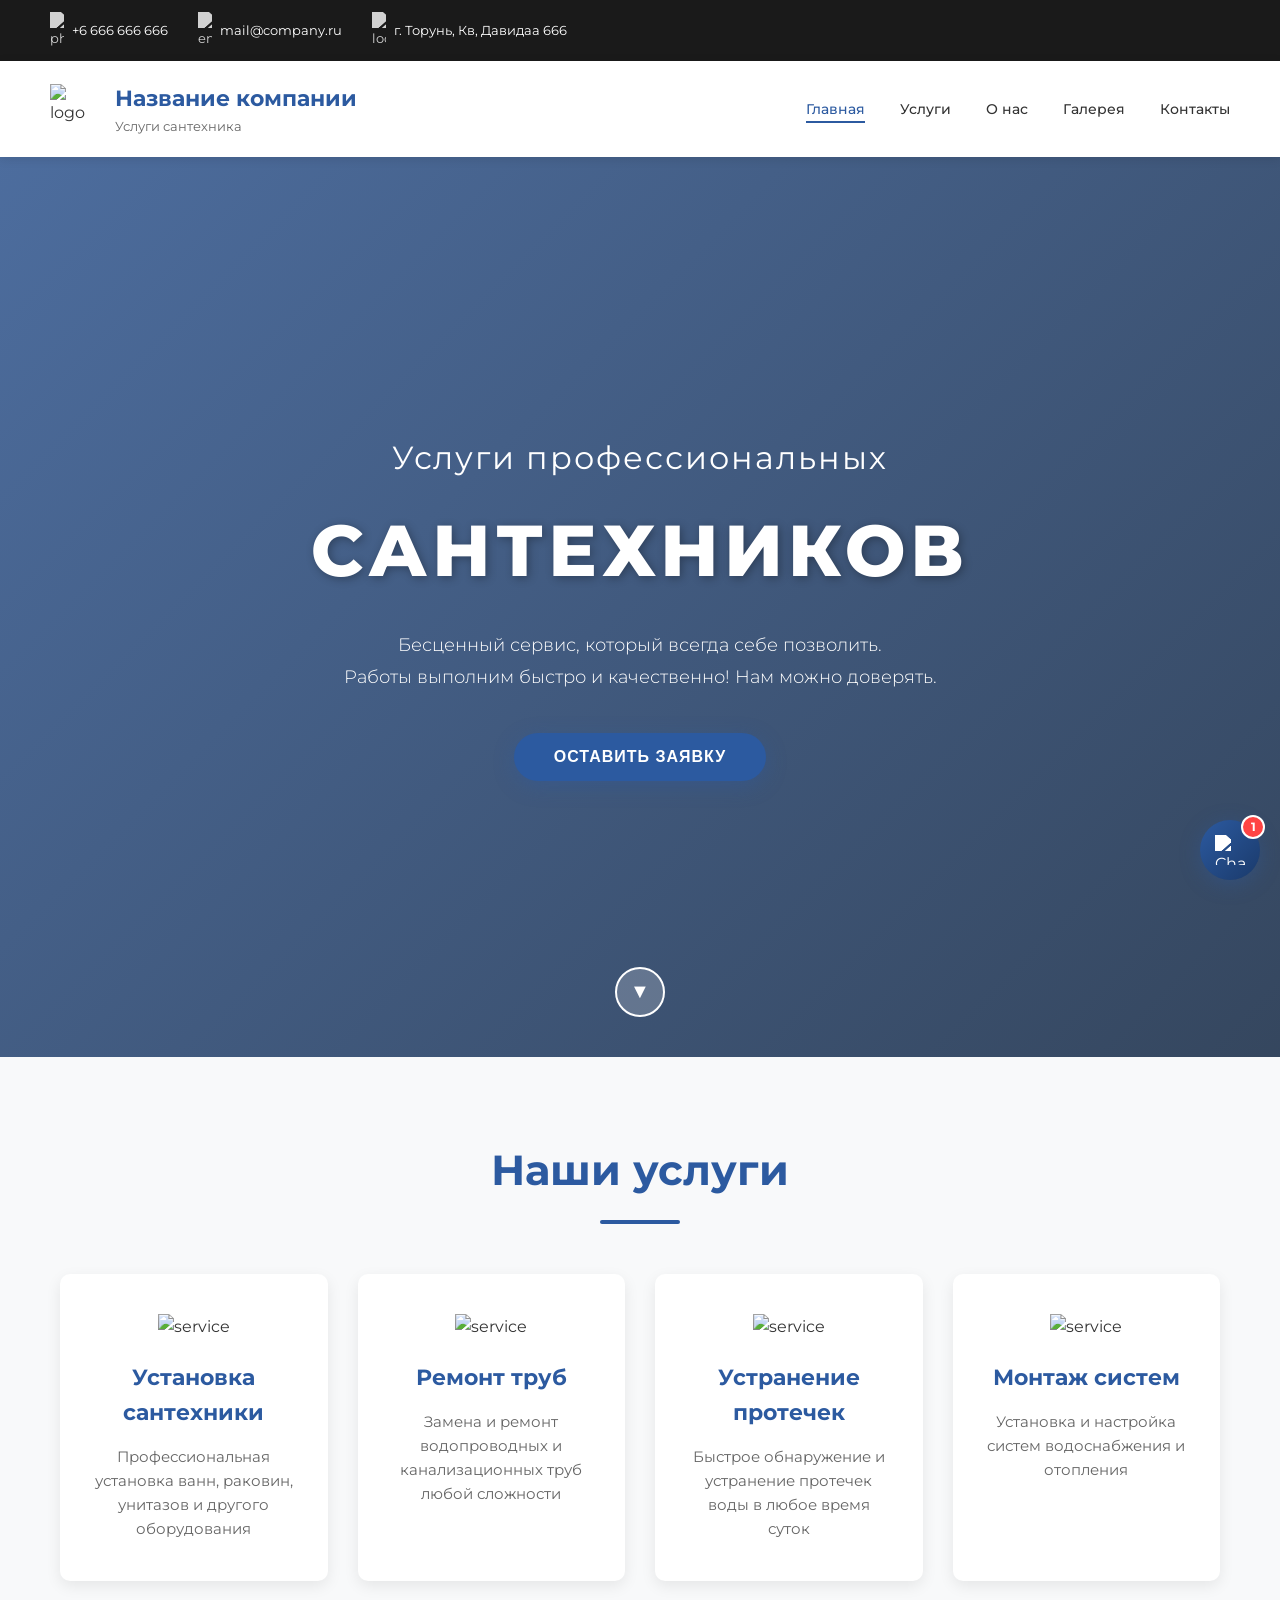
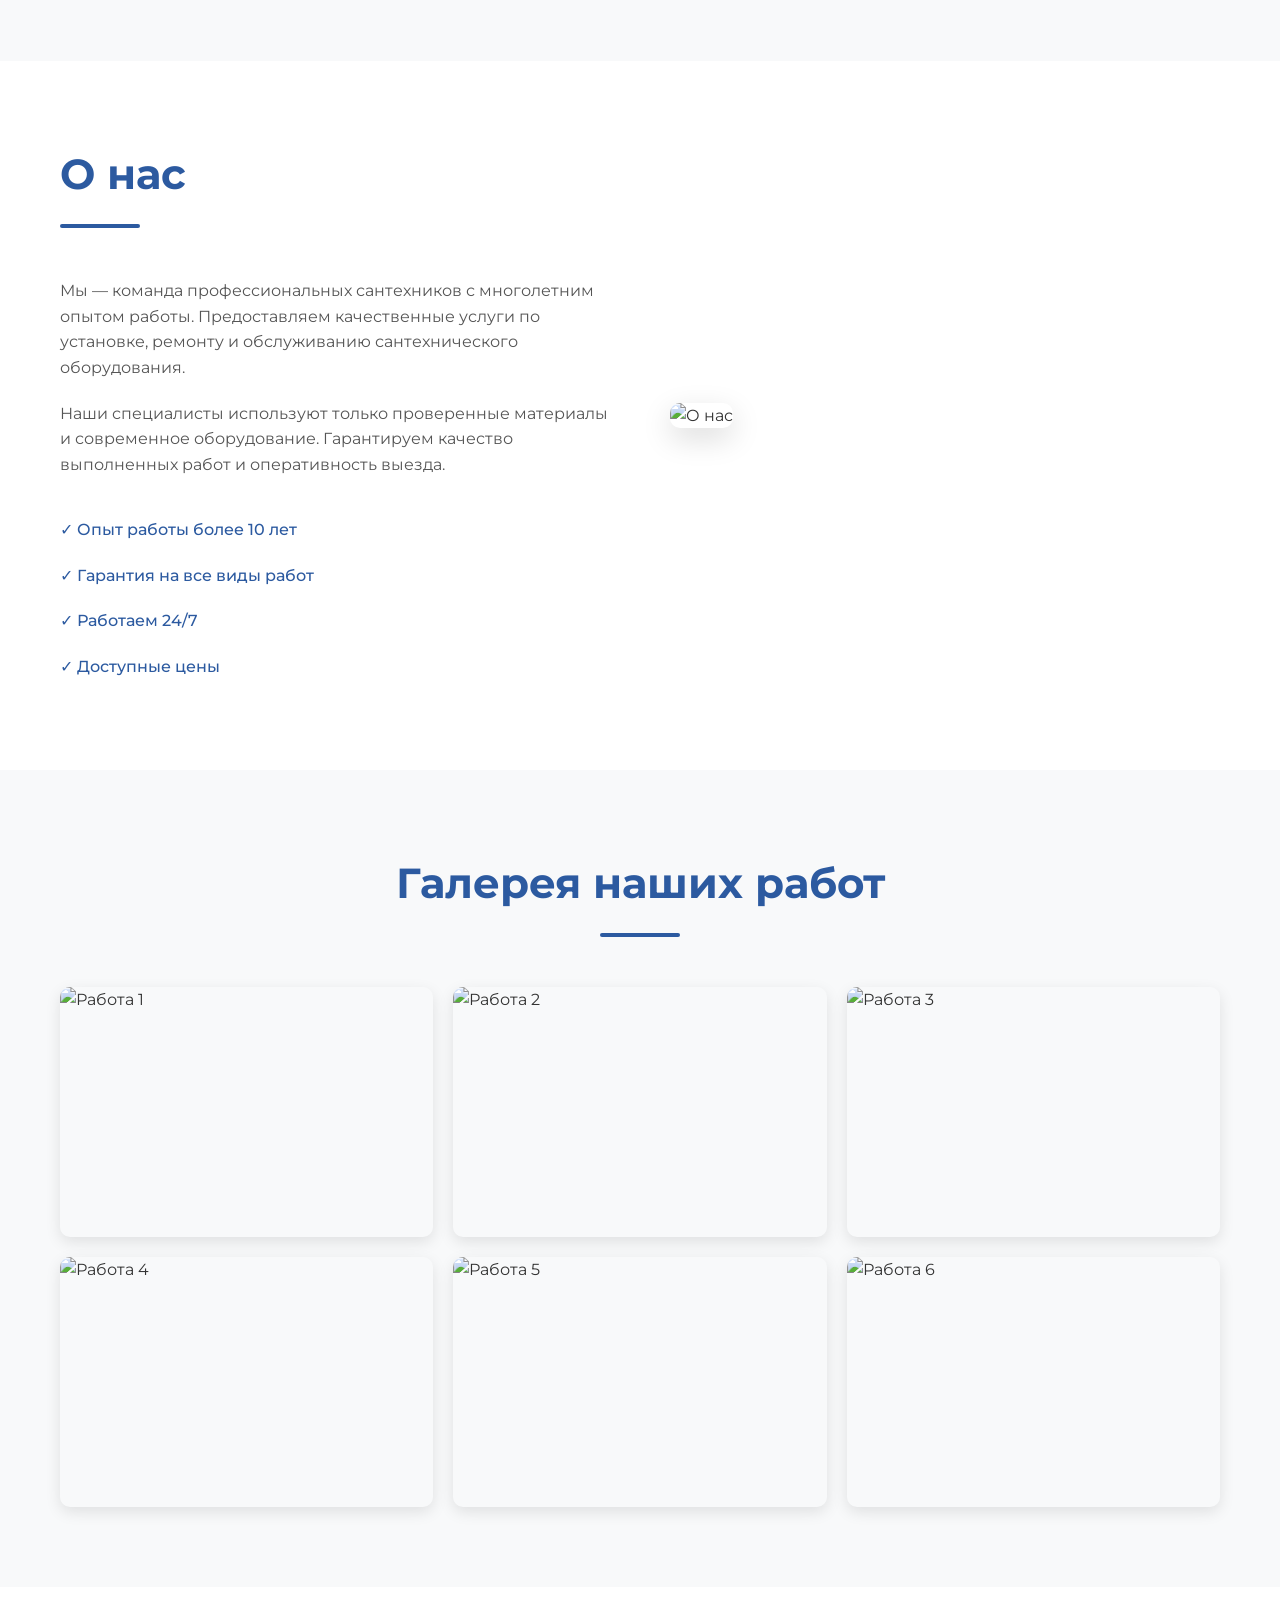
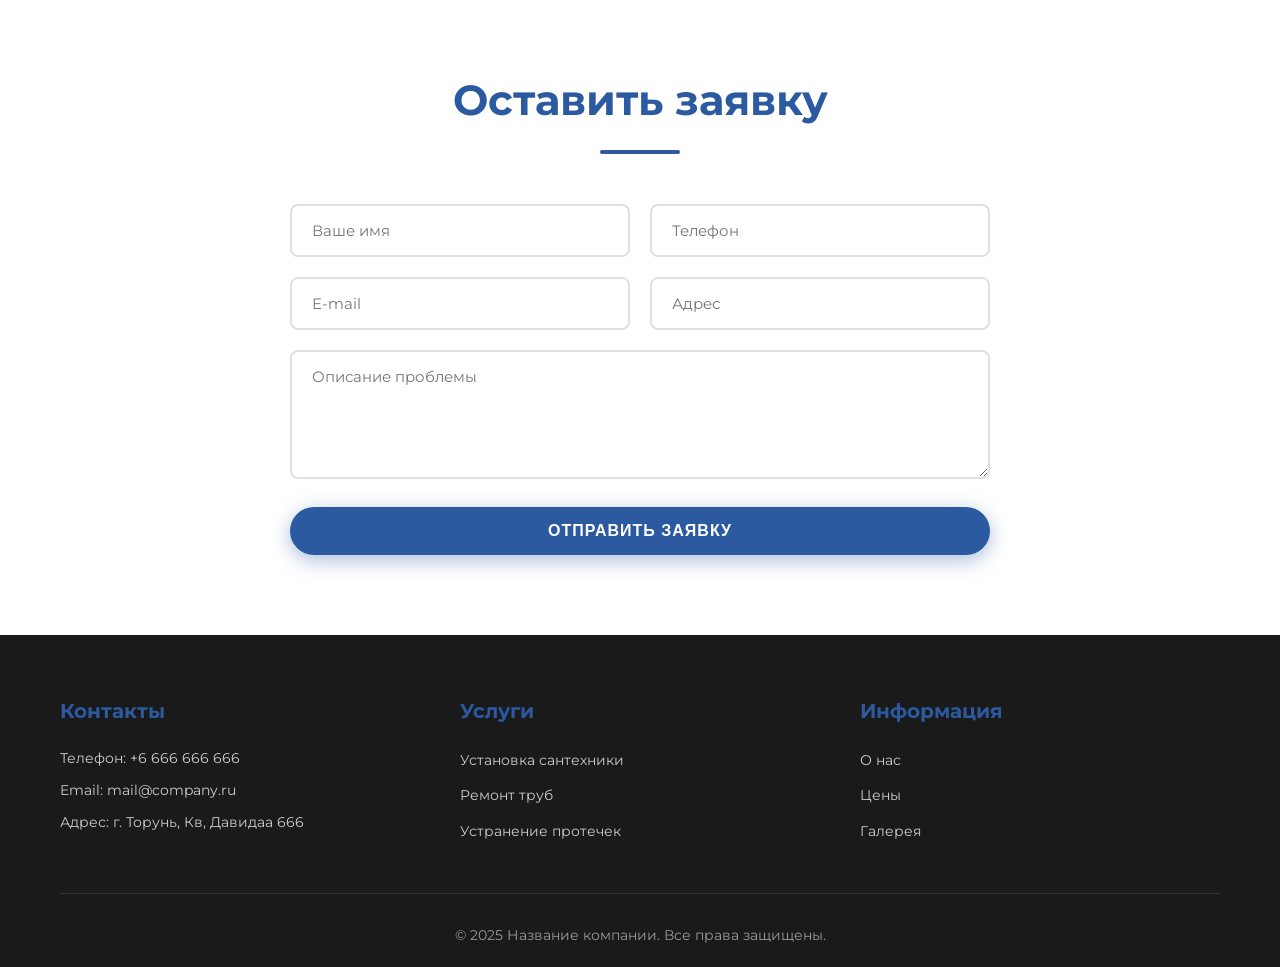
==== commit 43387dbe: "Remove social media icons from header Deleted WhatsApp and Telegram icon links from the top-right se" ====
--- a/src/index.html
+++ b/src/index.html
@@ -28,10 +28,6 @@
                         г. Торунь, Кв, Давидаа 666
                     </span>
                 </div>
-                <div class="top-right">
-                    <a href="#" class="social-icon"><img src="https://cdn-icons-png.flaticon.com/512/733/733585.png" alt="WhatsApp" width="16"></a>
-                    <a href="#" class="social-icon"><img src="https://cdn-icons-png.flaticon.com/512/2111/2111646.png" alt="Telegram" width="16"></a>
-                </div>
             </div>
         </div>
     </div>
@@ -88,7 +84,7 @@
                 </div>
                 <div class="service-card">
                     <div class="service-icon">
-                        <img src="https://cdn-icons-png.flaticon.com/512/12327/12327068.png" alt="service">
+                        <img src="https://cdn-icons-png.flaticon.com/512/13506/13506509.png" alt="service">
                     </div>
                     <h3>Ремонт труб</h3>
                     <p>Замена и ремонт водопроводных и канализационных труб любой сложности</p>
